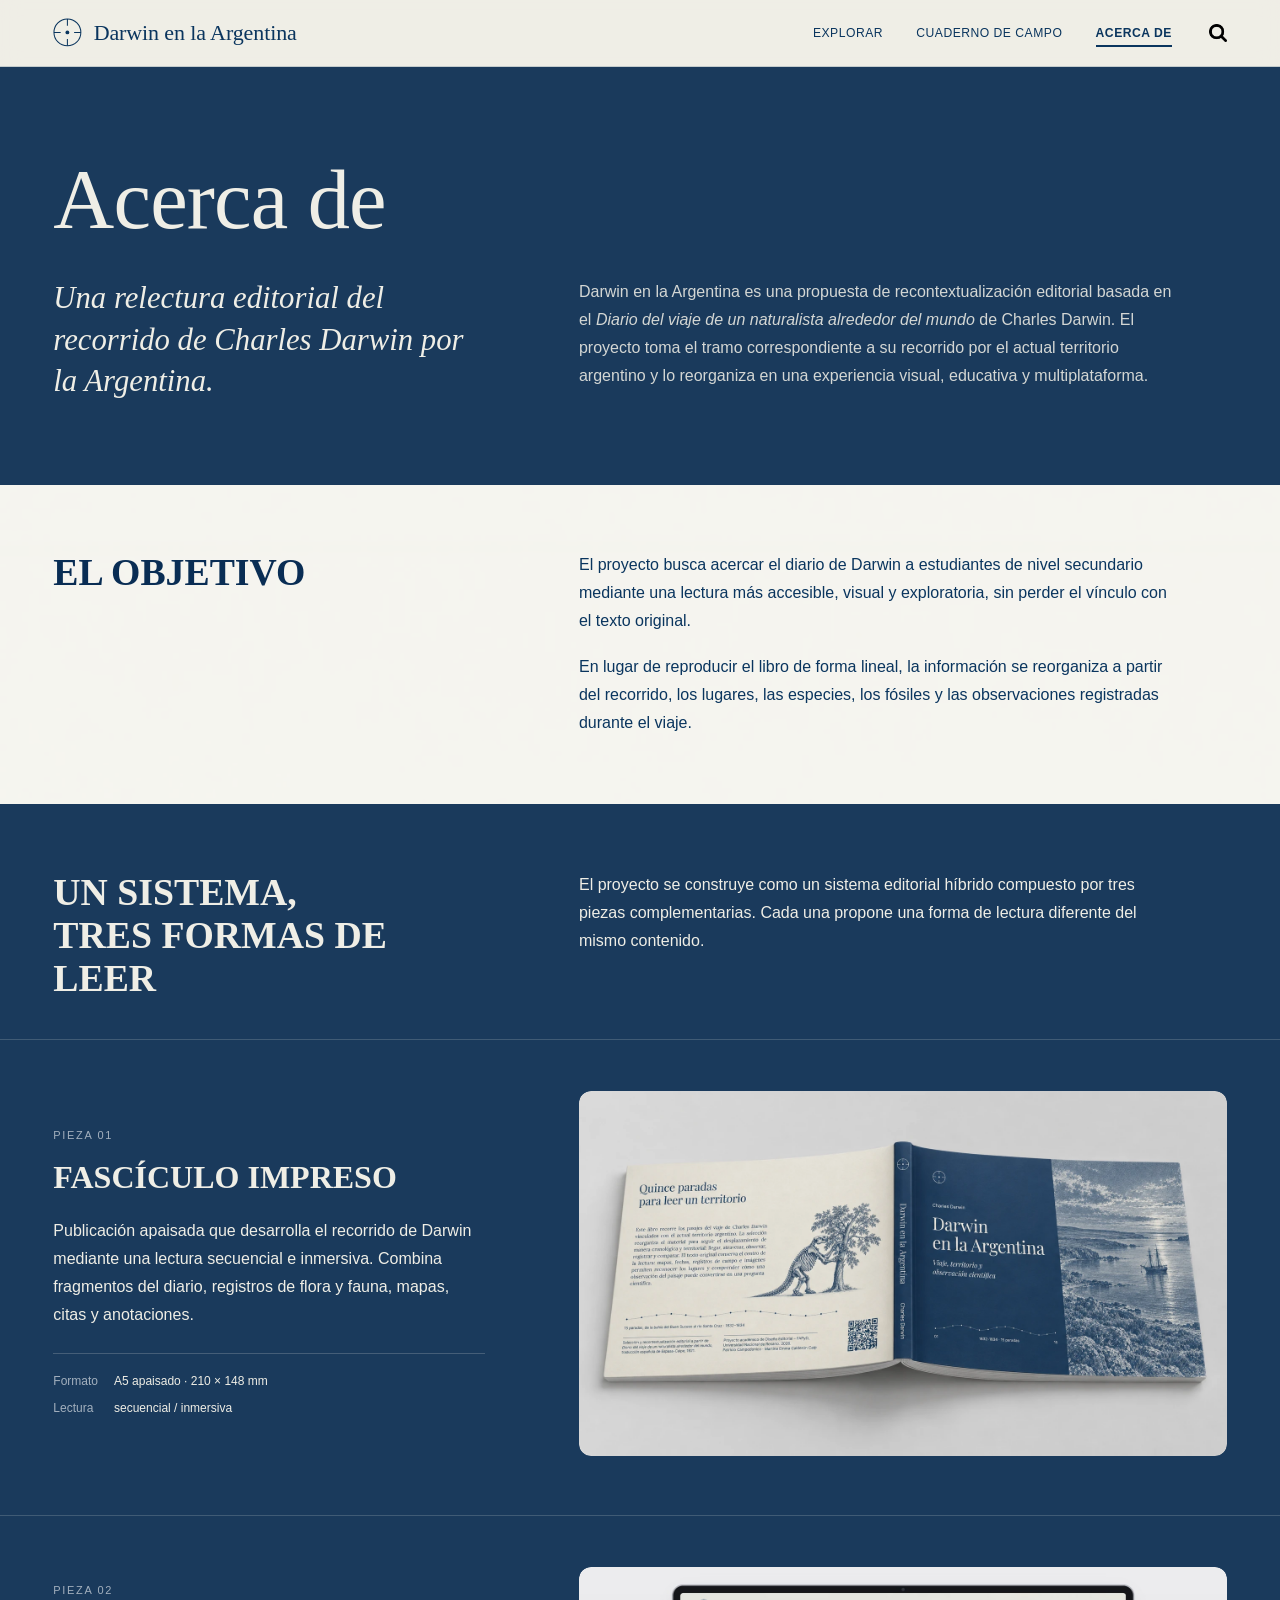
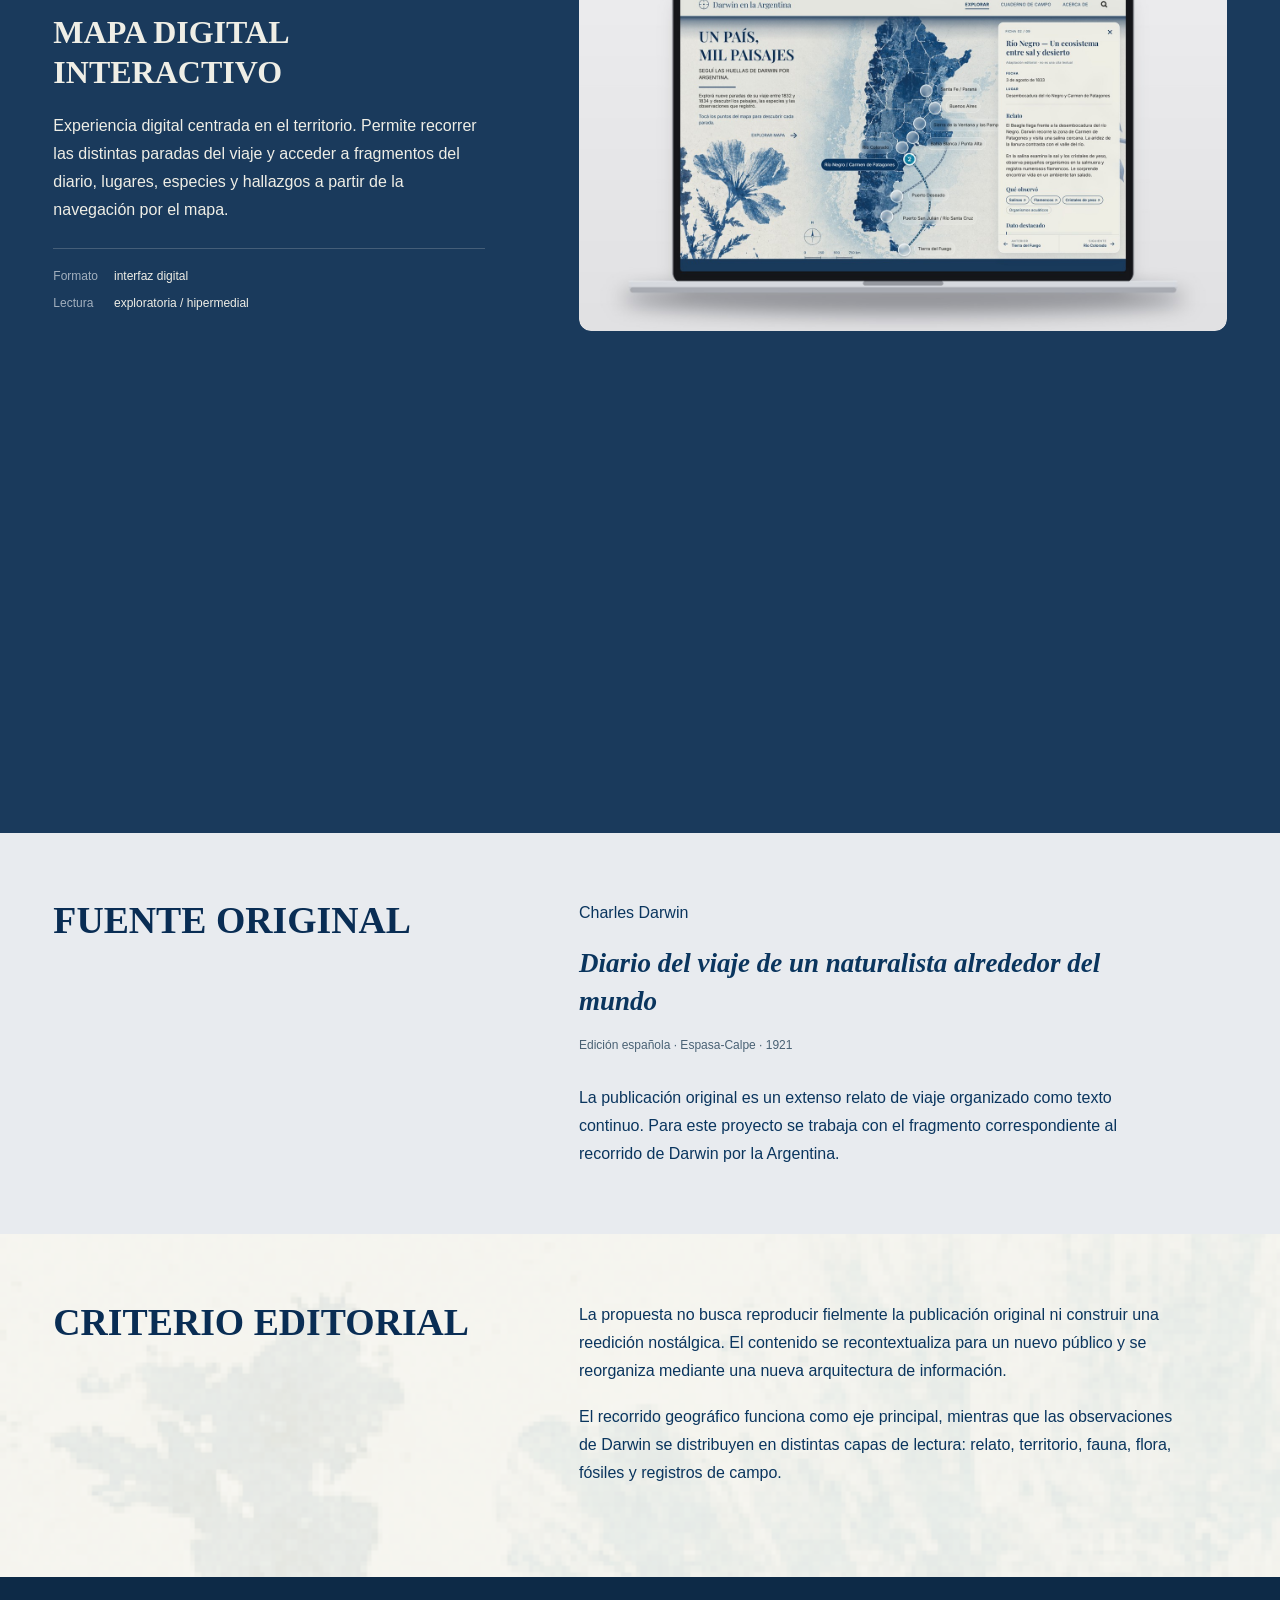
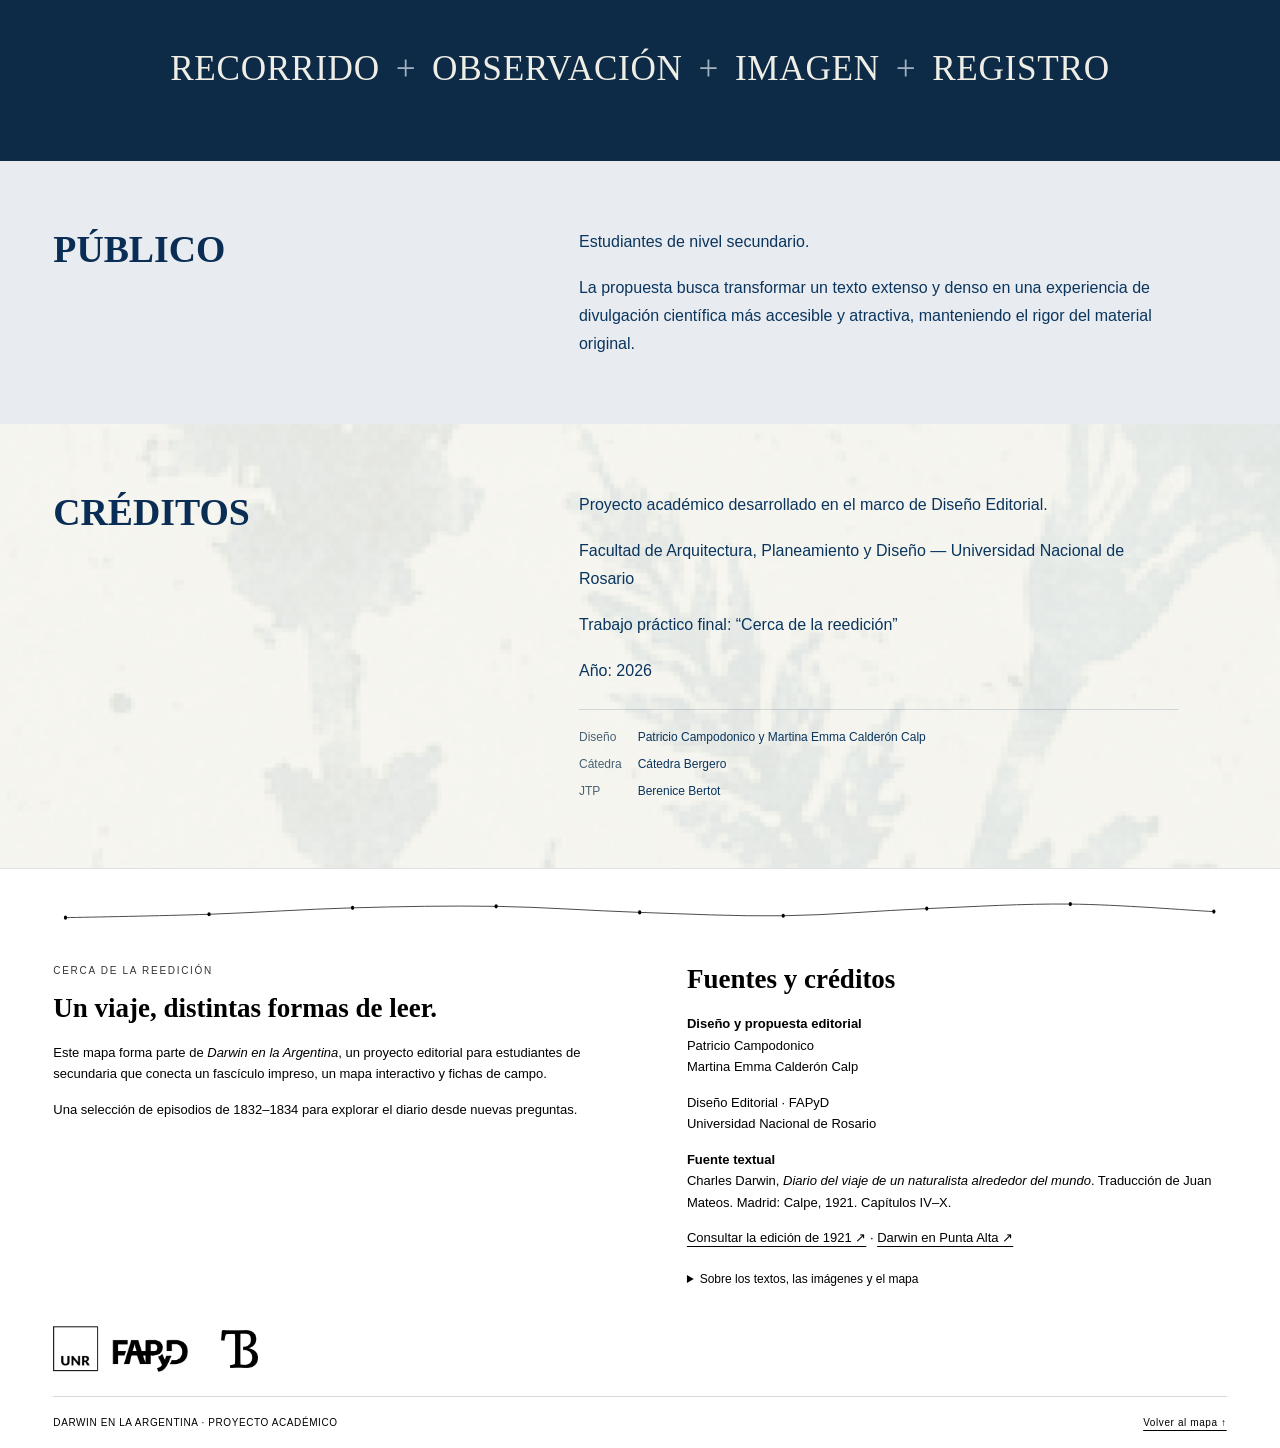
==== acerca.html @ f06052d9 "Acerca de: mockups más bajos y con puntas redondeadas; versión en los enlaces de estilos Co-Authored" ====
<!doctype html>
<html lang="es-AR">
<head>
  <meta charset="utf-8">
  <meta name="viewport" content="width=device-width, initial-scale=1">
  <meta name="theme-color" content="#0a355e">
  <title>Acerca de — Darwin en la Argentina</title>
  <link rel="stylesheet" href="assets/fonts.css">
  <link rel="stylesheet" href="styles.css?v=202610122159">
  <link rel="stylesheet" href="acerca.css?v=202610122159">
  <link rel="stylesheet" href="mejoras.css?v=202610122159">
  <link rel="stylesheet" href="secciones.css?v=202610122159">
  <script src="site.js?v=202610122159" defer></script>
</head>
<body class="about-page">
  <a class="skip" href="#acerca">Saltar al contenido</a>
  <div class="site">
    <header class="header">
      <a class="brand" href="index.html" aria-label="Darwin en la Argentina, inicio">
        <svg class="brand-mark" viewBox="0 0 9 9" aria-hidden="true"><circle cx="4.5" cy="4.5" r="4.2"/><path d="M4.5 0.3V2.4M4.5 6.6V8.7M0.3 4.5H2.4M6.6 4.5H8.7"/><circle class="dot" cx="4.5" cy="4.5" r="0.6"/></svg><strong>Darwin en la Argentina</strong>
      </a>
      <button class="nav-toggle" type="button" aria-expanded="false" aria-controls="site-nav" aria-label="Abrir menú"><span aria-hidden="true"></span></button>
      <nav id="site-nav" aria-label="Navegación principal">
        <a href="index.html">EXPLORAR</a>
        <a href="cuaderno.html">CUADERNO DE CAMPO</a>
        <a class="current" href="acerca.html" aria-current="page">ACERCA DE</a>
        <span class="future search" role="img" aria-label="Búsqueda, próximamente" title="Búsqueda pendiente"><img src="assets/imgImage2.png" alt="" width="20" height="20"></span>
      </nav>
    </header>

    <main id="acerca" class="about-main">
      <section class="about-opening" aria-labelledby="about-heading">
        <h1 id="about-heading">Acerca de</h1>
        <p class="about-deck">Una relectura editorial del recorrido de Charles Darwin por la Argentina.</p>
        <p class="about-opening-copy">Darwin en la Argentina es una propuesta de recontextualización editorial basada en el <em>Diario del viaje de un naturalista alrededor del mundo</em> de Charles Darwin. El proyecto toma el tramo correspondiente a su recorrido por el actual territorio argentino y lo reorganiza en una experiencia visual, educativa y multiplataforma.</p>
      </section>
      <section class="about-row" aria-labelledby="objective-heading">
        <h2 id="objective-heading">EL OBJETIVO</h2>
        <div class="about-prose"><p>El proyecto busca acercar el diario de Darwin a estudiantes de nivel secundario mediante una lectura más accesible, visual y exploratoria, sin perder el vínculo con el texto original.</p><p>En lugar de reproducir el libro de forma lineal, la información se reorganiza a partir del recorrido, los lugares, las especies, los fósiles y las observaciones registradas durante el viaje.</p></div>
      </section>
      <section class="about-system" aria-labelledby="system-heading">
        <div class="about-row system-opening"><h2 id="system-heading">UN SISTEMA,<br>TRES FORMAS DE LEER</h2><p>El proyecto se construye como un sistema editorial híbrido compuesto por tres piezas complementarias. Cada una propone una forma de lectura diferente del mismo contenido.</p></div>
        <article class="editorial-piece" aria-labelledby="piece-one">
          <div class="piece-copy"><p class="piece-number">PIEZA 01</p><h3 id="piece-one">FASCÍCULO IMPRESO</h3><p>Publicación apaisada que desarrolla el recorrido de Darwin mediante una lectura secuencial e inmersiva. Combina fragmentos del diario, registros de flora y fauna, mapas, citas y anotaciones.</p><dl><dt>Formato</dt><dd>A5 apaisado · 210 × 148 mm</dd><dt>Lectura</dt><dd>secuencial / inmersiva</dd></dl></div>
          <figure class="mockup mockup-fasciculo"><img src="assets/mockup-fasciculo.webp" alt="El fascículo impreso abierto: contratapa en papel con el Megatherium y el código QR, lomo azul y tapa con el título Darwin en la Argentina junto al Beagle en Puerto San Julián" width="1536" height="1024" loading="lazy"></figure>
        </article>
        <article class="editorial-piece" aria-labelledby="piece-two">
          <div class="piece-copy"><p class="piece-number">PIEZA 02</p><h3 id="piece-two">MAPA DIGITAL INTERACTIVO</h3><p>Experiencia digital centrada en el territorio. Permite recorrer las distintas paradas del viaje y acceder a fragmentos del diario, lugares, especies y hallazgos a partir de la navegación por el mapa.</p><dl><dt>Formato</dt><dd>interfaz digital</dd><dt>Lectura</dt><dd>exploratoria / hipermedial</dd></dl></div>
          <figure class="mockup mockup-mapa"><img src="assets/mockup-mapa.jpg" alt="El mapa digital interactivo en la pantalla de una notebook: el mapa de la Argentina con la ruta, la parada de Río Negro abierta y su tarjeta de lectura" width="1536" height="1024" loading="lazy"></figure>
        </article>
        <article class="editorial-piece" aria-labelledby="piece-three">
          <div class="piece-copy"><p class="piece-number">PIEZA 03</p><h3 id="piece-three">FICHAS DE CAMPO</h3><p>Sistema de tarjetas que reúne observaciones puntuales realizadas por Darwin. Cada ficha presenta una especie, fósil, paisaje o hallazgo mediante imagen, fragmento del diario y datos de registro.</p><dl><dt>Formato</dt><dd>A7 · 7,4 × 10,5 cm</dd><dt>Lectura</dt><dd>fragmentada</dd></dl></div>
          <figure class="mockup mockup-fichas"><img src="assets/mockup-fichas.webp" alt="Tres fichas de campo impresas: el frente de Megatherium y de Guanaco, con ilustración, texto del diario y datos de registro, y un dorso azul con el mapa de la parada, la fecha y el código QR" width="1774" height="887" loading="lazy"></figure>
        </article>
      </section>
      <section class="about-row" aria-labelledby="source-heading"><h2 id="source-heading">FUENTE ORIGINAL</h2><div class="about-prose"><p class="source-author">Charles Darwin</p><p class="source-title"><em>Diario del viaje de un naturalista alrededor del mundo</em></p><p class="source-edition">Edición española · Espasa-Calpe · 1921</p><p>La publicación original es un extenso relato de viaje organizado como texto continuo. Para este proyecto se trabaja con el fragmento correspondiente al recorrido de Darwin por la Argentina.</p></div></section>
      <section class="about-row" aria-labelledby="criteria-heading"><h2 id="criteria-heading">CRITERIO EDITORIAL</h2><div class="about-prose"><p>La propuesta no busca reproducir fielmente la publicación original ni construir una reedición nostálgica. El contenido se recontextualiza para un nuevo público y se reorganiza mediante una nueva arquitectura de información.</p><p>El recorrido geográfico funciona como eje principal, mientras que las observaciones de Darwin se distribuyen en distintas capas de lectura: relato, territorio, fauna, flora, fósiles y registros de campo.</p></div><p class="editorial-equation">RECORRIDO <span>+</span> OBSERVACIÓN <span>+</span> IMAGEN <span>+</span> REGISTRO</p></section>
      <section class="about-row" aria-labelledby="audience-heading"><h2 id="audience-heading">PÚBLICO</h2><div class="about-prose"><p>Estudiantes de nivel secundario.</p><p>La propuesta busca transformar un texto extenso y denso en una experiencia de divulgación científica más accesible y atractiva, manteniendo el rigor del material original.</p></div></section>
      <section class="about-row about-credits" aria-labelledby="project-credits-heading"><h2 id="project-credits-heading">CRÉDITOS</h2><div class="about-prose"><p>Proyecto académico desarrollado en el marco de Diseño Editorial.</p><p>Facultad de Arquitectura, Planeamiento y Diseño — Universidad Nacional de Rosario</p><p>Trabajo práctico final: “Cerca de la reedición”</p><p>Año: 2026</p><dl><dt>Diseño</dt><dd><span id="design-credit">Patricio Campodonico y Martina Emma Calderón Calp</span></dd><dt>Cátedra</dt><dd><span id="course-credit">Cátedra Bergero</span></dd><dt>JTP</dt><dd><span id="jtp-credit">Berenice Bertot</span></dd></dl></div></section>
    </main>
    <footer class="footer" aria-label="Sobre el proyecto, fuentes y créditos">
      <svg class="footer-route" viewBox="0 0 188 9" preserveAspectRatio="none" aria-hidden="true"><path d="M2 6 C5.83 5.85 17.33 5.53 25 5.1 C32.67 4.67 40.33 3.75 48 3.4 C55.67 3.05 63.33 2.80 71 3 C78.67 3.20 86.33 4.18 94 4.6 C101.67 5.02 109.33 5.67 117 5.5 C124.67 5.33 132.33 4.12 140 3.6 C147.67 3.08 155.33 2.27 163 2.4 C170.67 2.53 182.17 4.07 186 4.4"/><ellipse cx="2" cy="6" rx="0.26" ry="0.55"/><ellipse cx="25" cy="5.1" rx="0.26" ry="0.55"/><ellipse cx="48" cy="3.4" rx="0.26" ry="0.55"/><ellipse cx="71" cy="3" rx="0.26" ry="0.55"/><ellipse cx="94" cy="4.6" rx="0.26" ry="0.55"/><ellipse cx="117" cy="5.5" rx="0.26" ry="0.55"/><ellipse cx="140" cy="3.6" rx="0.26" ry="0.55"/><ellipse cx="163" cy="2.4" rx="0.26" ry="0.55"/><ellipse cx="186" cy="4.4" rx="0.26" ry="0.55"/></svg>
      <section aria-labelledby="about-title"><p class="footer-kicker">CERCA DE LA REEDICIÓN</p><h2 id="about-title">Un viaje, distintas formas de leer.</h2><p>Este mapa forma parte de <em>Darwin en la Argentina</em>, un proyecto editorial para estudiantes de secundaria que conecta un fascículo impreso, un mapa interactivo y fichas de campo.</p><p>Una selección de episodios de 1832–1834 para explorar el diario desde nuevas preguntas.</p></section>
      <section aria-labelledby="credits-title"><h2 id="credits-title">Fuentes y créditos</h2><p><strong>Diseño y propuesta editorial</strong><br>Patricio Campodonico<br>Martina Emma Calderón Calp</p><p>Diseño Editorial · FAPyD<br>Universidad Nacional de Rosario</p><p><strong>Fuente textual</strong><br>Charles Darwin, <em>Diario del viaje de un naturalista alrededor del mundo</em>. Traducción de Juan Mateos. Madrid: Calpe, 1921. Capítulos IV–X.</p><p><a href="https://idus.us.es/items/61a1eaa9-7061-4cf5-b1a0-3f38b5c7fd08" target="_blank" rel="noopener noreferrer">Consultar la edición de 1921 ↗</a> · <a href="https://museodarwin.com.ar/darwin-en-punta-alta/" target="_blank" rel="noopener noreferrer">Darwin en Punta Alta ↗</a></p><details class="credit-details"><summary>Sobre los textos, las imágenes y el mapa</summary><p>Los relatos son adaptaciones editoriales contrastadas con el diario. Las observaciones históricas reflejan el conocimiento y la perspectiva de su época.</p><p>El mapa y las imágenes de las tarjetas fueron generados con ChatGPT. Son interpretaciones visuales: no fotografías de los sitios ni reconstrucciones históricas verificadas. El contorno, las divisiones y la escala gráfica del mapa son ilustrativos.</p><p>Para consultar cartografía geográfica: <a href="https://mapa.ign.gob.ar/" target="_blank" rel="noopener noreferrer">Argenmap · Instituto Geográfico Nacional ↗</a>.</p></details></section>
      <div class="footer-logos"><img src="assets/logo-unr-fapyd.png" alt="UNR · FAPyD — Facultad de Arquitectura, Planeamiento y Diseño, Universidad Nacional de Rosario" class="logo-fapyd" loading="lazy"><img src="assets/logo-catedra-bergero.png" alt="Cátedra Bergero · Diseño Editorial" class="logo-catedra" loading="lazy"></div>
      <div class="footer-bottom"><span>DARWIN EN LA ARGENTINA · PROYECTO ACADÉMICO</span><a href="index.html#mapa">Volver al mapa ↑</a></div>
    </footer>
  </div>
</body>
</html>
---- assets/fonts.css ----
@font-face {
  font-family: 'Fraunces';
  font-style: normal;
  font-weight: 400;
  font-display: swap;
  src: url(font-0.woff2) format('truetype');
}
@font-face {
  font-family: 'Inter';
  font-style: normal;
  font-weight: 400;
  font-display: swap;
  src: url(font-1.woff2) format('truetype');
}
@font-face {
  font-family: 'Inter';
  font-style: normal;
  font-weight: 600;
  font-display: swap;
  src: url(font-2.woff2) format('truetype');
}
@font-face {
  font-family: 'Inter';
  font-style: normal;
  font-weight: 700;
  font-display: swap;
  src: url(font-3.woff2) format('truetype');
}

@font-face {
  font-family: 'Playfair Display';
  font-style: normal;
  font-weight: 600;
  font-display: swap;
  src: url(playfair-display-semibold.ttf) format('truetype');
}

@font-face {
  font-family: 'Playfair Display';
  font-style: normal;
  font-weight: 400;
  font-display: swap;
  src: url(playfair-display.ttf) format('truetype');
}
@font-face {
  font-family: 'Playfair Display';
  font-style: italic;
  font-weight: 400;
  font-display: swap;
  src: url(playfair-display-italic.ttf) format('truetype');
}
---- styles.css ----
:root{--ink:#0a355e;--title:#092d54;--paper:#efeee6;--cyan:#35a6be;font-family:Inter,Arial,sans-serif;color:#101010;background:white;font-synthesis:none}
*{box-sizing:border-box}body{margin:0}button,a{-webkit-tap-highlight-color:transparent}button{font:inherit}button,a{touch-action:manipulation}button{cursor:pointer}a{color:inherit}button:focus-visible,a:focus-visible,[tabindex]:focus-visible{outline:3px solid var(--ink);outline-offset:5px}.skip{position:fixed;left:16px;top:-100px;padding:12px;background:white;z-index:50}.skip:focus{top:16px}.site{position:relative;width:100%;max-width:1920px;margin:auto;container-type:inline-size}.header{position:absolute;inset:0 0 auto;z-index:5;height:6.52778cqw;background:#cecece;display:flex;align-items:center;justify-content:space-between;padding:0 2.43cqw 0 4.16667cqw;color:var(--ink)}.brand{text-decoration:none;display:flex;flex-direction:column;gap:.14cqw}.brand strong{font-size:1.66667cqw;line-height:1.15;font-weight:700}.brand span{display:flex;align-items:center;gap:.35cqw;font-size:.97222cqw}.brand i{height:2px;background:var(--ink);width:10cqw}.header nav{display:flex;align-items:center;gap:2.57cqw;font-size:1.11111cqw;white-space:nowrap}.header nav a{text-decoration:none;padding:7px 0}.current{font-weight:700;position:relative}.current:after{content:'';position:absolute;left:0;right:0;bottom:3px;height:2px;background:var(--ink)}.future{cursor:default}.search{margin-left:-1.3cqw}.search img{display:block;width:1.38889cqw;height:1.38889cqw}main{position:relative}.scene{position:relative;aspect-ratio:1440/888;overflow:hidden;isolation:isolate}.map-art{position:absolute;inset:0;width:100%;height:100%;object-fit:cover;z-index:-1}.intro{position:absolute;z-index:2;top:9.58333cqw;left:4.16667cqw;width:22.22222cqw}.intro h1{margin:0;font-family:"Playfair Display",Georgia,serif;font-size:3.33333cqw;font-weight:600;line-height:1.23;color:var(--title)}.lead{margin:.9cqw 0 0;font-size:1.11111cqw;line-height:1.2}.rule{width:8.26389cqw;height:3px;background:var(--ink);margin:1.8cqw 0 1cqw}.description{font-size:.97222cqw;line-height:1.2;margin:0}.explore{display:flex;align-items:center;justify-content:flex-end;gap:1cqw;width:100%;border:0;background:transparent;color:var(--ink);font-size:.90278cqw;padding:0;margin-top:2.25cqw}.explore span{font-size:2cqw;line-height:1}.marker{position:absolute;left:calc(var(--x)/1440*100%);top:calc(var(--y)/888*100%);width:3.05556cqw;height:3.05556cqw;padding:0;border:0;background:transparent;transform:translate(-50%,-50%);color:#111;z-index:1}.marker-icon{display:block;width:38px;height:38px;transform:scale(var(--marker-scale,1));transform-origin:top left;position:absolute;left:calc(50% - 1.31944cqw);top:calc(50% - 1.31944cqw);filter:drop-shadow(0 1px 2px #092d5420);transition:filter .18s}.marker-label{position:absolute;left:calc((var(--lx) - var(--x) + 22)/1440*100cqw);top:calc((var(--ly) - var(--y) + 22)/1440*100cqw);font-size:.90278cqw;font-weight:400;white-space:nowrap;border:1px solid #ffffffa6;border-radius:69px;background:#ffffff1a;backdrop-filter:blur(5px);padding:.69444cqw;line-height:1.15;transition:background .18s,color .18s}.marker:hover,.marker:focus-visible,.marker[aria-expanded=true]{z-index:3}.marker:hover .marker-label,.marker:focus-visible .marker-label,.marker[aria-expanded=true] .marker-label{background:#0a355e;color:#fff}.marker[aria-expanded=true] .marker-icon{filter:drop-shadow(0 0 4px #0a355e) brightness(1.08)}.card{position:absolute;z-index:4;right:1.4%;top:calc(6.52778cqw + 20px);width:27.2%;max-height:calc(100% - 6.52778cqw - 40px);border:1px solid #ffffffb3;border-radius:16px;background:rgba(239,238,230,.94);backdrop-filter:blur(14px);box-shadow:0 10px 35px #092d541c;overflow:hidden;display:flex;flex-direction:column;animation:reveal .2s ease-out}.card[hidden]{display:none}.card-toolbar{display:flex;align-items:center;justify-content:space-between;gap:10px;padding:8px 10px 0 22px;color:var(--ink);flex:none}.card-toolbar span{font-size:10px;letter-spacing:.1em}.card-toolbar button{border:0;background:transparent;color:var(--ink);font-size:30px;line-height:1;width:40px;height:40px;border-radius:50%}.card-toolbar button:hover{background:#0a355e12}.card-scroll{overflow-y:auto;overscroll-behavior:contain;scrollbar-width:thin;scrollbar-color:#0a355e66 transparent}.card-copy{padding:0 24px 10px}.card h2{font-family:"Playfair Display",Georgia,serif;font-size:24px;line-height:1.2;font-weight:600;color:var(--title);margin:4px 0 24px}.card .date{font-size:13px;line-height:1.4;margin-bottom:20px}.card p{font-size:14px;line-height:1.45;margin:0 0 18px}.card p:last-child{margin-bottom:0}.card-image{display:block;width:calc(100% - 20px);height:auto;aspect-ratio:4/3;object-fit:cover;margin:0 10px 10px}.card .adaptation{font-size:10px;color:#4b6073;padding:2px 24px 16px;line-height:1.5}.sr-only{position:absolute;width:1px;height:1px;padding:0;margin:-1px;overflow:hidden;clip:rect(0,0,0,0);white-space:nowrap;border:0}.noscript{padding:20px;color:var(--ink)}@keyframes reveal{from{opacity:0;transform:translateX(12px)}to{opacity:1;transform:none}}
@media(max-width:899px){.header{position:relative;height:auto;min-height:90px;padding:18px 20px;gap:20px;align-items:flex-start}.brand strong{font-size:18px}.brand span{font-size:11px;gap:5px}.brand i{width:64px}.header nav{font-size:12px;gap:0}.header .future{display:none}.intro{position:relative;top:auto;left:auto;width:auto;padding:26px 24px 20px;background:var(--paper)}.intro h1{font-size:36px;line-height:1.12}.lead{font-size:13px;line-height:1.4;max-width:380px;margin-top:16px}.rule{width:90px;margin:16px 0;height:2px}.description{font-size:13px;line-height:1.45;max-width:380px}.explore{font-size:12px;gap:12px;margin-top:14px;max-width:380px}.explore span{font-size:26px}.scene{aspect-ratio:700/794;background:var(--paper);scroll-margin-top:12px}.map-art{width:205.714286%;height:111.83879%;left:-61.42857%;top:-11.83879%;max-width:none}.marker{left:calc((var(--x) - 430)/700*100%);top:calc((var(--y) - 94)/794*100%);width:44px;height:44px}.marker-icon{left:7px;top:7px;transform:scale(.7894737)}.marker-label{left:calc((var(--lx) - var(--x))/700*100cqw + 22px);top:calc((var(--ly) - var(--y))/700*100cqw + 22px);font-size:clamp(9px,1.85cqw,13px);padding:5px;max-width:42cqw;white-space:normal;text-align:left;width:max-content;line-height:1.1}.card{position:relative;top:auto;right:auto;width:calc(100% - 32px);max-height:70vh;margin:0 16px 24px;background:var(--paper);scroll-margin-top:12px}.card-copy{padding:0 24px 14px}.card h2{font-size:26px}.card p{font-size:15px;line-height:1.5}.card-toolbar span{font-size:11px}.card-image{max-height:420px;object-fit:contain}.card[hidden]{margin:0}.site:has(.card:not([hidden])){background:var(--paper)}}
.intro h1{white-space:nowrap}
@media(max-width:899px){.marker{width:30px;height:30px;border-radius:50%}.marker-icon{left:0;top:0}.marker-label{left:calc((var(--lx) - var(--x))/700*100cqw + 15px);top:calc((var(--ly) - var(--y))/700*100cqw + 15px)}}
.lead{line-height:1.4}.rule{margin:1.25cqw 0}.map-instruction{font-size:.97222cqw;line-height:1.45;margin:1cqw 0 0;color:var(--ink)}.explore{margin-top:1.1cqw}.card h2{margin-bottom:12px}.card .editorial-label{font-size:10px;line-height:1.5;letter-spacing:.025em;color:#496174;margin:0 0 20px}.card-meta{margin:0 0 22px;padding-bottom:18px;border-bottom:1px solid #0a355e26;font-size:13px;line-height:1.5}.card-meta dt{font-size:10px;text-transform:uppercase;letter-spacing:.12em;color:var(--ink);font-weight:700;margin:12px 0 4px}.card-meta dd{margin:0}.card h3{font:600 18px/1.3 "Playfair Display",Georgia,serif;color:var(--ink);margin:24px 0 10px}.observation-tags{list-style:none;padding:0;margin:0;display:flex;flex-wrap:wrap;gap:6px}.observation-tags li{font-size:12px;border:1px solid #0a355e33;color:var(--ink);border-radius:20px;padding:5px 9px}.card .highlight{padding:12px 14px;border-left:2px solid var(--ink);background:#0a355e08}.card-references{padding-top:0;padding-bottom:20px}.card-references p,.card-references summary{font-size:11px;line-height:1.5}.card-references details p{margin-top:10px}.card-references summary{color:var(--ink);cursor:pointer}.map-legend{display:flex;align-items:flex-start;gap:12px;padding:20px 4.16667%;background:var(--paper);color:#3b5368;border-top:1px solid #0a355e16}.map-legend p{max-width:880px;font-size:12px;line-height:1.6;margin:0}.legend-dot{width:10px;height:10px;border-radius:50%;background:var(--cyan);margin-top:5px;flex:none}.footer{background:var(--paper);color:var(--ink);border-top:1px solid #0a355e55;padding:38px 4.16667% 18px;display:grid;grid-template-columns:1fr 1fr;gap:24px 8%}.footer h2{font:600 27px/1.2 "Playfair Display",Georgia,serif;margin:0 0 18px}.footer p{font-size:13px;line-height:1.65;margin:0 0 14px;max-width:530px}.footer .footer-kicker{font-size:10px;letter-spacing:.17em;margin-bottom:12px}.footer a{text-underline-offset:4px}.footer strong{font-weight:600}.credit-details summary{font-size:12px;cursor:pointer;line-height:1.5;padding:8px 0}.credit-details p{font-size:12px;margin-top:10px}.footer-bottom{grid-column:1/-1;display:flex;justify-content:space-between;gap:16px;border-top:1px solid #0a355e2b;padding-top:18px;font-size:10px;letter-spacing:.06em;line-height:1.5}.footer-bottom a{white-space:nowrap}
@media(max-width:899px){.map-instruction{font-size:13px;margin-top:14px}.rule{margin:16px 0}.explore{margin-top:16px}.footer{grid-template-columns:1fr;padding:30px 24px 20px;gap:20px}.footer h2{font-size:25px}.footer p{font-size:13px}.footer-bottom{flex-direction:column;align-items:flex-start}.map-legend{padding:18px 24px}.card .editorial-label{font-size:11px}.card-meta{font-size:14px}}
@media(prefers-reduced-motion:reduce){*,*:before,*:after{animation:none!important;transition:none!important;scroll-behavior:auto!important}}

/* Editorial refinement: preserve the map and marker coordinates. */
.header{height:7.2cqw;gap:4cqw;padding-right:4.16667cqw;background-color:var(--paper);background-image:linear-gradient(#efeee638,#efeee638),url('assets/imgFondooooooo.png');background-size:auto,400% auto;background-position:center,left 12%;border-bottom:1px solid #0a355e40}
.brand{flex-shrink:0;gap:.28cqw}.brand strong{font-family:"Playfair Display",Georgia,serif;font-weight:600;font-size:1.8cqw;letter-spacing:.01em}
.header nav{gap:2.6cqw;font-size:1.04cqw}.header nav a{padding:12px 0}.current:after{bottom:5px;height:2px}.header .future{color:#3f5970}.search{margin-left:.3cqw}
.card{top:calc(7.2cqw + 20px);max-height:calc(100% - 7.2cqw - 10cqw)}
.botanical-accent{position:absolute;right:0;top:25%;width:26%;height:62%;background-image:url('assets/botanica-ceibo.png');background-repeat:no-repeat;background-size:contain;background-position:right center;opacity:.40;pointer-events:none;user-select:none;z-index:0}
@media(max-width:899px){
 .header{height:auto;min-height:112px;padding:20px 24px 14px;flex-wrap:wrap;gap:16px;background-size:auto,400% auto}
 .brand{gap:4px}.brand strong{font-size:20px}.header nav{width:100%;justify-content:space-between;gap:12px;font-size:11px}.header .future{display:inline}.header .search{display:block;margin:0}.search img{width:18px;height:18px}.header nav a{padding:7px 0}.current:after{bottom:0}
 .botanical-accent{display:none}.card{top:auto;max-height:70vh}
}
@media(max-width:359px){.header{padding-left:18px;padding-right:18px}.header nav{font-size:10px;gap:8px}}

/* Frosted white markers; the active point retains its original cyan. */
.marker-icon{border-radius:50%;border:2px solid rgba(255,255,255,.9);background:linear-gradient(135deg,rgba(255,255,255,.68),rgba(255,255,255,.18) 60%,rgba(255,255,255,.36));backdrop-filter:blur(5px);-webkit-backdrop-filter:blur(5px);box-shadow:inset 0 1px 3px #ffffffb3,0 2px 6px #092d5433;transition:background .18s,box-shadow .18s,filter .18s}
.marker[aria-expanded=true] .marker-icon{border:0;background: url('assets/imgEllipse12.svg') center/100% 100% no-repeat;backdrop-filter:none;-webkit-backdrop-filter:none;box-shadow:none}
---- acerca.css ----
.about-page{background:var(--paper);color:var(--ink)}
.about-main{padding:0 4.16667%;background-color:var(--paper);background-image:url('assets/imgFondooooooo.png');background-size:600% auto;background-position:left top;background-blend-mode:soft-light}
.about-main h1,.about-main h2,.about-main h3{font-family:'Playfair Display',Georgia,serif;font-weight:600;color:var(--title)}
.about-opening{padding:76px 0 70px;display:grid;grid-template-columns:1fr 1.5fr;gap:24px 8%}
.about-opening h1{grid-column:1/-1;font-size:clamp(40px,4.8cqw,70px);line-height:1.1;margin:0 0 12px}
.about-deck{font:600 clamp(23px,2.3cqw,34px)/1.35 'Playfair Display',Georgia,serif;margin:0;max-width:490px}
.about-main p:not(.about-deck):not(.editorial-equation):not(.piece-number):not(.source-title){font-size:15px;line-height:1.8;margin:0 0 18px}
.about-opening-copy{max-width:690px}
.about-row{display:grid;grid-template-columns:1fr 1.5fr;gap:24px 8%;border-top:1px solid #0a355e50;padding:50px 0}
.about-row h2{font-size:clamp(22px,2.2cqw,30px);line-height:1.25;margin:0}
.about-prose{max-width:700px}.about-prose>p:last-child{margin-bottom:0!important}
.system-opening{padding-bottom:30px}.system-opening>p{max-width:680px}
.editorial-piece{border-top:1px solid #0a355e28;padding:38px 0 50px;display:grid;grid-template-columns:1fr 1.5fr;gap:8%;align-items:center}
.piece-number{font-size:11px;letter-spacing:.15em;margin:0 0 16px}
.piece-copy h3{font-size:clamp(22px,2.1cqw,29px);line-height:1.25;margin:0 0 20px;max-width:400px}
.piece-copy dl,.about-credits dl{border-top:1px solid #0a355e28;padding-top:18px;margin:24px 0 0;display:grid;grid-template-columns:auto 1fr;gap:8px 16px;font-size:12px;line-height:1.6}
.piece-copy dt,.about-credits dt{color:#496174}.piece-copy dd,.about-credits dd{margin:0}
.mockup{margin:0;width:100%;aspect-ratio:210/148}.mockup-mapa{aspect-ratio:16/10}.mockup img{width:100%;height:100%;object-fit:contain;display:block}
.about-main .source-title{font:600 27px/1.4 'Playfair Display',Georgia,serif;margin:4px 0 14px}
.about-main .source-edition{font-size:12px!important;color:#496174;margin-bottom:28px!important}
.editorial-equation{grid-column:1/-1;font-size:clamp(13px,1.7cqw,24px);line-height:1.8;letter-spacing:.045em;margin:14px 0 0;padding:28px 0;border-top:1px solid #0a355e28;border-bottom:1px solid #0a355e28;display:flex;flex-wrap:wrap;gap:6px 20px;align-items:center;justify-content:center}
.editorial-equation span{color:#496174;font-weight:400}
.about-credits{padding-bottom:70px}
@media(max-width:899px){.about-opening,.about-row,.editorial-piece{grid-template-columns:1fr;gap:24px}.about-opening{padding:42px 0}.about-opening h1{margin-bottom:0}.about-deck{max-width:600px}.about-row{padding:34px 0}.editorial-piece{padding:30px 0 40px;gap:28px}.piece-copy{max-width:700px}.piece-copy h3{max-width:none}.mockup{max-width:760px}.about-credits{padding-bottom:46px}.editorial-equation{justify-content:flex-start;gap:6px 12px}}
@media(max-width:599px){.about-main{padding:0 24px}.about-main p:not(.about-deck):not(.editorial-equation):not(.piece-number):not(.source-title){font-size:14px}.about-opening{padding-top:34px}.about-main .source-title{font-size:24px}}
---- mejoras.css ----
/* Mejoras de experiencia web: portada, encabezado fijo, ruta, línea de tiempo,
   recorrido entre fichas, conexiones con el cuaderno, movimiento y pantallas angostas.
   Se carga después de styles.css / cuaderno.css / acerca.css y no cambia las coordenadas del mapa. */
:root{--deep:#1A3A5C;--header-h:5.2cqw}
html{scroll-behavior:smooth}
.site{--header-h:clamp(58px,5.2cqw,92px)}

/* ── Encabezado fijo, en papel ── */
.header{position:sticky;inset:0 auto auto;top:0;left:auto;right:auto;z-index:20;height:var(--header-h);background-color:#efeee6f2;background-image:none;backdrop-filter:blur(10px);-webkit-backdrop-filter:blur(10px);border-bottom:1px solid #0a355e2e}
.brand strong{font-size:clamp(17px,1.55cqw,27px);letter-spacing:.02em}
.brand span{font-size:clamp(10px,.82cqw,14px);letter-spacing:.08em}
.header nav{font-size:clamp(11px,.95cqw,16px);letter-spacing:.04em}
.header nav a{position:relative;transition:opacity .15s}
.header nav a:not(.current):after{content:'';position:absolute;left:0;right:0;bottom:5px;height:2px;background:var(--ink);transform:scaleX(0);transform-origin:left;transition:transform .22s ease}
.header nav a:not(.current):hover:after{transform:scaleX(1)}
.nav-toggle{display:none}
#mapa,.notebook-controls,.record-grid{scroll-margin-top:var(--header-h)}

/* ── Portada: toma la tapa del libro (panel azul + imagen a sangre) ── */
.cover{display:grid;grid-template-columns:51.4% 1fr;min-height:max(460px,min(70.5cqw,calc(100svh - var(--header-h))));background:var(--deep);color:var(--paper);overflow:hidden}
.cover-panel{display:grid;grid-template-rows:auto 1fr auto;padding:clamp(28px,4.6cqw,84px) clamp(24px,3.8cqw,72px) clamp(26px,4cqw,72px) clamp(24px,5.7cqw,110px);min-width:0}
.cover-mark{width:clamp(34px,4.1cqw,72px);height:clamp(34px,4.1cqw,72px);overflow:visible}
.cover-mark circle,.cover-mark path{fill:none;stroke:currentColor;stroke-width:.25}
.cover-mark .dot{fill:currentColor;stroke:none}
.cover-heading{align-self:center;padding:clamp(18px,2.4cqw,44px) 0}
.cover-author{margin:0 0 clamp(14px,2.2cqw,38px);font-size:clamp(13px,1.4cqw,24px);letter-spacing:.01em}
.cover-title{margin:0;font:400 clamp(38px,5.35cqw,98px)/1.16 "Playfair Display",Georgia,serif;letter-spacing:-.01em;white-space:nowrap}
.cover-subtitle{margin:clamp(14px,2cqw,36px) 0 0;font:italic 400 clamp(17px,2.15cqw,40px)/1.4 "Playfair Display",Georgia,serif}
.cover-start{display:inline-flex;align-items:center;gap:.9em;margin-top:clamp(22px,3cqw,54px);padding:.95em 1.5em;border:1px solid #efeee6a6;border-radius:999px;color:inherit;text-decoration:none;font-size:clamp(12px,1cqw,17px);letter-spacing:.09em;text-transform:uppercase;transition:background .2s,color .2s}
.cover-start span{font-size:1.25em;line-height:1;animation:nudge 1.8s ease-in-out infinite}
.cover-start:hover,.cover-start:focus-visible{background:var(--paper);color:var(--deep)}
.cover-start:focus-visible,.cover .cover-start:focus-visible{outline-color:var(--paper)}
.cover-route{display:block;width:100%;height:clamp(18px,2.4cqw,44px);overflow:visible}
.cover-route path{fill:none;stroke:currentColor;stroke-width:1;vector-effect:non-scaling-stroke;opacity:.75}
.cover-route ellipse{fill:currentColor}
.cover-range{display:flex;justify-content:space-between;gap:12px;margin:clamp(8px,.9cqw,16px) 0 0;font-size:clamp(10px,.92cqw,16px)}
.cover-image{background:url('assets/portada-san-julian.jpg') center 42%/cover no-repeat;min-height:0}
.cover-heading>*,.cover-mark,.cover-foot{animation:rise .8s cubic-bezier(.2,.7,.2,1) both}
.cover-author{animation-delay:.08s}.cover-title{animation-delay:.16s}.cover-subtitle{animation-delay:.26s}.cover-start{animation-delay:.38s}.cover-foot{animation-delay:.5s}
.cover-image{animation:unveil 1.4s ease-out both}
@keyframes rise{from{opacity:0;transform:translateY(14px)}to{opacity:1;transform:none}}
@keyframes unveil{from{opacity:0;transform:scale(1.04)}to{opacity:1;transform:none}}
@keyframes nudge{0%,100%{transform:none}50%{transform:translateY(4px)}}

/* ── Mapa: la lámina trae dibujada arriba la franja del encabezado original (7,2 cqw);
   se recorta para que el mapa empiece limpio debajo de la portada. ── */
#explorar{margin-top:-7.2cqw}
.scene{clip-path:inset(7.2cqw 0 0 0)}
#mapa{scroll-margin-top:calc(var(--header-h) - 7.2cqw)}
.intro h2{margin:0;font-family:"Playfair Display",Georgia,serif;font-size:3.33333cqw;font-weight:600;line-height:1.23;color:var(--title);white-space:nowrap}
.card{top:calc(7.2cqw + 20px);max-height:calc(100% - 7.2cqw - 40px)}
.scene-zoom{position:absolute;inset:0;transition:transform .9s cubic-bezier(.3,.7,.2,1);will-change:transform}
.scene-zoom.zoomed{transform:scale(1.08)}
.scene-zoom .map-art{z-index:0}
#markers{position:absolute;inset:0;z-index:2}
/* La flor de la derecha acompaña el zoom del mapa al abrir una parada */
.botanical-accent{transform-origin:right center;transition:transform .9s cubic-bezier(.3,.7,.2,1);will-change:transform}
.card-open .botanical-accent{transform:scale(1.08)}

/* Unión portada → mapa: la imagen de la portada se funde en azul y el azul se disuelve sobre el mapa */
.cover{position:relative}
.cover:after{content:'';position:absolute;left:0;right:0;bottom:0;height:clamp(40px,7cqw,130px);background:linear-gradient(to bottom,#1a3a5c00,#1a3a5cb3 70%,#1a3a5c);pointer-events:none}
.cover-panel{position:relative;z-index:1}
#explorar:before{content:'';position:absolute;left:0;right:0;top:calc(7.2cqw - 2px);height:clamp(36px,5.5cqw,104px);background:linear-gradient(to bottom,#1a3a5c,#1a3a5c80 22%,#1a3a5c2e 55%,#1a3a5c00);pointer-events:none;z-index:1}

/* Ruta */
.route{position:absolute;inset:0;width:100%;height:100%;z-index:1;pointer-events:none;overflow:visible}
.route path{fill:none;stroke-linecap:round;stroke-linejoin:round}
.route-draw{stroke:#fff;stroke-width:12;stroke-dasharray:1;stroke-dashoffset:1;transition:stroke-dashoffset .75s ease-in-out;transition-delay:calc(var(--i)*.42s + .2s)}
.in-view .route-draw{stroke-dashoffset:0}
.route-halo{stroke:#092d54;stroke-width:5;opacity:.5;vector-effect:non-scaling-stroke;transition:opacity .3s}
.route-line{stroke:#fff;stroke-width:1.8;opacity:.9;vector-effect:non-scaling-stroke;transition:opacity .3s,stroke-width .3s}
.route-leg.sea .route-line{stroke-dasharray:2 7}
.route-leg.done .route-line{opacity:1;stroke-width:2.6;stroke:#9ff0fb}.route-leg.done .route-halo{opacity:.85}

/* Marcadores: pulso suave */
.marker-icon:after{content:'';position:absolute;inset:-3px;border-radius:50%;border:2px solid #ffffffd9;opacity:0;animation:pulse 3.2s ease-out infinite;animation-delay:calc(var(--order,0)*.35s)}
.marker:hover .marker-icon:after,.marker[aria-expanded=true] .marker-icon:after{animation:none}
.marker-icon{transition:transform .2s,background .18s,box-shadow .18s,filter .18s}
.marker:hover .marker-icon{box-shadow:inset 0 1px 3px #ffffffb3,0 0 0 6px #ffffff40,0 2px 6px #092d5433}
@keyframes pulse{0%{transform:scale(.9);opacity:.85}70%,100%{transform:scale(1.9);opacity:0}}

/* ── Tarjeta ── */
.card{animation:card-in .42s cubic-bezier(.2,.75,.2,1)}
.card.swap .card-scroll{animation:swap .34s ease-out}
@keyframes card-in{from{opacity:0;transform:translateX(28px)}to{opacity:1;transform:none}}
@keyframes swap{from{opacity:0;transform:translateY(10px)}to{opacity:1;transform:none}}
.card-scroll{flex:1;min-height:0}
.card-grip{display:none}
.observation-tags li:has(a){padding:0;border-color:var(--ink)}
.observation-tags a{display:block;padding:5px 9px;border-radius:20px;text-decoration:none;font-weight:600;transition:background .15s,color .15s}
.observation-tags a:hover,.observation-tags a:focus-visible{background:var(--ink);color:#fff}
.related-records{list-style:none;margin:0;padding:0;display:grid;gap:6px}
.related-records a{display:flex;align-items:center;gap:12px;padding:6px 10px 6px 6px;border:1px solid #0a355e26;background:#ffffff59;color:var(--ink);text-decoration:none;transition:border-color .15s,background .15s,transform .15s}
.related-records a:hover,.related-records a:focus-visible{border-color:var(--ink);background:#fff;transform:translateX(3px)}
.related-records img{width:56px;height:42px;object-fit:cover;flex:none}
.related-records span{display:flex;flex-direction:column;gap:2px;min-width:0;flex:1}
.related-records small{font-size:9px;letter-spacing:.1em;color:#496174}
.related-records b{font:600 14px/1.25 "Playfair Display",Georgia,serif;letter-spacing:.02em}
.related-records i{font-style:normal;font-size:13px}
.card-nav{flex:none;display:grid;grid-template-columns:1fr 1fr;border-top:1px solid #0a355e26;background:#efeee6}
.card-nav button{display:flex;align-items:center;gap:10px;min-height:56px;padding:9px 14px;border:0;background:transparent;color:var(--ink);text-align:left;font-size:18px;min-width:0;transition:background .15s}
.card-nav button+button{border-left:1px solid #0a355e26;justify-content:flex-end;text-align:right}
.card-nav button:hover:not(:disabled){background:#0a355e10}
.card-nav button:disabled{opacity:.38;cursor:default}
.card-nav-text{display:flex;flex-direction:column;gap:2px;min-width:0}
.card-nav small{font-size:9px;letter-spacing:.12em;text-transform:uppercase;color:#496174}
.card-nav b{font-size:12px;font-weight:600;line-height:1.25;overflow:hidden;text-overflow:ellipsis;white-space:nowrap}
.card-nav button:focus-visible{outline-offset:-3px}

/* Ilustraciones ampliables */
.zoomable{position:relative;display:block;width:100%;padding:0;border:0;background:transparent;cursor:zoom-in;overflow:hidden}
.zoomable img{transition:transform .5s ease}
.zoomable:hover img{transform:scale(1.03)}
.zoom-hint{position:absolute;right:20px;bottom:20px;padding:6px 10px;border-radius:999px;background:#092d54cc;color:#fff;font-size:10px;letter-spacing:.08em;opacity:0;transform:translateY(4px);transition:opacity .2s,transform .2s;pointer-events:none}
.record-visual .zoom-hint{right:12px;bottom:12px}
.zoomable:hover .zoom-hint,.zoomable:focus-visible .zoom-hint{opacity:1;transform:none}
.record-visual .zoomable{height:100%}
.lightbox{border:0;padding:0;margin:0;width:100vw;height:100dvh;max-width:none;max-height:none;background:#061d36f2;color:#efeee6;cursor:zoom-out}
.lightbox[open]{display:grid;place-items:center;animation:fade .25s ease-out}
.lightbox::backdrop{background:#061d36}
.lightbox figure{margin:0;display:grid;gap:14px;justify-items:center;padding:56px 20px 24px;max-width:100%;max-height:100%}
.lightbox img{display:block;max-width:min(94vw,1448px);max-height:calc(100dvh - 130px);width:auto;height:auto;box-shadow:0 20px 60px #0008;animation:grow .3s cubic-bezier(.2,.7,.2,1);cursor:default}
.lightbox figcaption{font-size:12px;letter-spacing:.06em;text-align:center}
.lightbox-close{position:absolute;top:12px;right:14px;width:46px;height:46px;border:1px solid #efeee666;border-radius:50%;background:transparent;color:inherit;font-size:28px;line-height:1}
.lightbox-close:hover{background:#efeee622}.lightbox-close:focus-visible{outline-color:#efeee6}
@keyframes fade{from{opacity:0}to{opacity:1}}
@keyframes grow{from{opacity:0;transform:scale(.96)}to{opacity:1;transform:none}}

/* ── Línea de tiempo ── */
.timeline{background:var(--deep);color:var(--paper);padding:34px 4.16667% 30px}
.timeline-head{display:flex;justify-content:space-between;align-items:baseline;gap:20px;flex-wrap:wrap;margin-bottom:22px}
.timeline-head h2{margin:0;font:400 clamp(22px,2cqw,32px)/1.2 "Playfair Display",Georgia,serif}
.timeline-head p{margin:0;font-size:11px;letter-spacing:.1em;text-transform:uppercase;opacity:.75}
.timeline-track{list-style:none;margin:0;padding:0;display:grid;grid-template-columns:repeat(9,minmax(0,1fr));position:relative}
.timeline-track:before{content:'';position:absolute;left:0;right:0;top:35px;height:1px;background:#efeee673}
.timeline-stop{position:relative;display:flex;flex-direction:column;align-items:flex-start;gap:7px;width:100%;height:100%;padding:0 10px 10px 0;border:0;background:transparent;color:inherit;text-align:left;opacity:.72;transition:opacity .2s}
.timeline-stop:hover,.timeline-stop.current{opacity:1}
.timeline-number{font-size:10px;letter-spacing:.12em}
.timeline-dot{width:11px;height:11px;margin:6px 0 8px;border-radius:50%;border:1px solid var(--paper);background:var(--deep);position:relative;transition:background .2s,box-shadow .2s,transform .2s}
.timeline-stop:hover .timeline-dot{background:var(--paper)}
.timeline-stop.current .timeline-dot{background:#7fe9f7;border-color:#fff;transform:scale(1.25);box-shadow:0 0 0 5px #7fe9f733}
.timeline-when{font-size:11px;letter-spacing:.05em}
.timeline-name{font:400 clamp(13px,1.08cqw,17px)/1.25 "Playfair Display",Georgia,serif}
.timeline-stop.current .timeline-name{text-decoration:underline;text-underline-offset:4px}
.timeline-stop:focus-visible{outline-color:var(--paper)}

/* ── Cuaderno ── */
.record-card{transition:border-color .2s,box-shadow .25s,transform .25s}
.record-card:hover{transform:translateY(-4px);box-shadow:0 12px 28px #0a355e1f}
.record-card .record-visual img{transition:transform .6s ease}
.record-card:hover .record-visual img{transform:scale(1.045)}
.record-read{transition:transform .2s}.record-card:hover .record-read{transform:translateX(4px)}
#record-dialog[open]{animation:panel-in .38s cubic-bezier(.2,.75,.2,1)}
#record-dialog[open]::backdrop{animation:fade .3s ease-out}
@keyframes panel-in{from{transform:translateX(40px);opacity:0}to{transform:none;opacity:1}}
.record-map-link{display:flex;align-items:center;gap:10px;margin-top:28px;padding:15px 18px;background:var(--deep);color:var(--paper);text-decoration:none;font-size:13px;letter-spacing:.03em;transition:background .2s}
.record-map-link[hidden]{display:none}
.record-map-link span:nth-child(2){flex:1}
.record-map-link span:last-child{transition:transform .2s}
.record-map-link:hover{background:#0a2a47}.record-map-link:hover span:last-child{transform:translateX(4px)}

/* ── Aparición al hacer scroll ── */
.reveal{opacity:0;transform:translateY(18px);transition:opacity .6s ease var(--reveal-delay,0ms),transform .6s cubic-bezier(.2,.7,.2,1) var(--reveal-delay,0ms)}
.reveal.is-visible{opacity:1;transform:none}
.record-grid>li.reveal.is-visible{transform:none}

/* ── Pantallas angostas ── */
@media(max-width:899px){
  .site{--header-h:60px}
  .header{position:sticky;height:var(--header-h);min-height:0;padding:0 14px 0 20px;flex-wrap:nowrap;align-items:center;gap:12px}
  .brand strong{font-size:16px}.brand span{font-size:9.5px}.brand i{width:44px}
  .nav-toggle{display:grid;place-items:center;width:44px;height:44px;border:0;background:transparent;color:var(--ink);flex:none}
  .nav-toggle span,.nav-toggle span:before,.nav-toggle span:after{display:block;width:22px;height:2px;background:currentColor;transition:transform .25s,background .2s}
  .nav-toggle span{position:relative}.nav-toggle span:before,.nav-toggle span:after{content:'';position:absolute;left:0}
  .nav-toggle span:before{top:-7px}.nav-toggle span:after{top:7px}
  .nav-toggle[aria-expanded=true] span{background:transparent}
  .nav-toggle[aria-expanded=true] span:before{transform:translateY(7px) rotate(45deg)}
  .nav-toggle[aria-expanded=true] span:after{transform:translateY(-7px) rotate(-45deg)}
  .header nav{position:absolute;top:100%;left:0;right:0;width:auto;display:flex;flex-direction:column;align-items:stretch;gap:0;padding:6px 20px 14px;background:#efeee6;border-bottom:1px solid #0a355e40;box-shadow:0 14px 24px #092d541f;font-size:13px;visibility:hidden;opacity:0;transform:translateY(-8px);transition:opacity .2s,transform .2s,visibility .2s}
  .header nav.open{visibility:visible;opacity:1;transform:none}
  .header nav a{padding:15px 0;border-bottom:1px solid #0a355e1f}
  .header nav a:after,.current:after{display:none}
  .header .future,.header .search{display:none}

  .cover{grid-template-columns:1fr;grid-template-rows:minmax(150px,34svh) auto;height:auto;min-height:calc(100svh - var(--header-h))}
  .cover-image{grid-row:1;background-position:center 55%}
  .cover-panel{grid-row:2;padding:26px 24px 26px;gap:22px}
  .cover-mark{width:34px;height:34px}
  .cover-heading{padding:0}
  .cover-author{font-size:14px;margin-bottom:14px}
  .cover-title{font-size:clamp(36px,11.5vw,56px);white-space:normal}
  .cover-subtitle{font-size:19px;margin-top:14px}
  .cover-start{font-size:12px;margin-top:24px}
  .cover-range{font-size:10px}

  #explorar{margin-top:0}.scene{clip-path:none}#explorar:before{top:0;height:44px}#mapa{scroll-margin-top:var(--header-h)}
  .intro{top:auto}
  .intro h2{font-size:36px;line-height:1.12}
  .route-line{stroke-width:1.4}.route-halo{stroke-width:4}

  /* Tarjeta como panel inferior */
  .card{position:fixed;left:0;right:0;bottom:0;top:auto;width:auto;max-height:84svh;margin:0;z-index:30;border-radius:18px 18px 0 0;border:0;border-top:1px solid #0a355e33;box-shadow:0 -14px 40px #092d5440;animation:sheet-in .4s cubic-bezier(.2,.75,.2,1);transition:transform .2s}
  .card-toolbar{position:relative;padding-top:16px;touch-action:none}
  .card-grip{display:block;position:absolute;left:50%;top:7px;width:42px;height:4px;margin-left:-21px;border-radius:4px;background:#0a355e40}
  .card-toolbar span.card-grip{font-size:0}
  .card-image{max-height:none;object-fit:cover}
  .card-nav button{min-height:60px}
  .site:has(.card:not([hidden])){background:transparent}
  @keyframes sheet-in{from{transform:translateY(100%)}to{transform:none}}

  /* Línea de tiempo deslizable */
  .timeline{padding:26px 0 22px}
  .timeline-head{padding:0 24px;margin-bottom:16px}
  .timeline-track{display:flex;overflow-x:auto;scroll-snap-type:x proximity;padding:0 24px 8px;scrollbar-width:none}
  .timeline-track::-webkit-scrollbar{display:none}
  .timeline-track:before{left:24px;right:auto;width:calc(9*132px)}
  .timeline-track li{flex:0 0 132px;scroll-snap-align:start}
  .timeline-name{font-size:14px}
  .zoom-hint{opacity:1;transform:none}
}
@media(prefers-reduced-motion:reduce){html{scroll-behavior:auto}.reveal{opacity:1;transform:none}.route-draw{stroke-dashoffset:0}.scene-zoom.zoomed,.card-open .botanical-accent{transform:none}}

/* Marca: símbolo de la tapa + título, como en el libro */
.brand{flex-direction:row;align-items:center;gap:clamp(10px,.9cqw,16px)}
.brand-mark{flex:none;width:clamp(26px,2.25cqw,40px);height:clamp(26px,2.25cqw,40px);overflow:visible;transition:transform .5s cubic-bezier(.3,.7,.2,1)}
.brand-mark circle,.brand-mark path{fill:none;stroke:currentColor;stroke-width:.32}
.brand-mark .dot{fill:currentColor;stroke:none}
.brand:hover .brand-mark{transform:rotate(90deg)}
.brand strong{font-family:"Playfair Display",Georgia,serif;font-weight:400;font-size:clamp(19px,1.72cqw,31px);letter-spacing:-.005em;line-height:1.1;white-space:nowrap}
@media(max-width:899px){.brand{gap:10px}.brand-mark{width:26px;height:26px}.brand strong{font-size:18px}}
@media(max-width:359px){.brand strong{font-size:16px}}

/* Logos institucionales en el pie, ambos en negro */
.footer-logos{grid-column:1/-1;display:flex;align-items:center;gap:clamp(22px,2.6cqw,44px);padding-top:6px}
.footer-logos img{display:block;width:auto;height:46px}
.footer-logos .logo-catedra{height:38px}
.notebook-footer .footer-logos{padding:0;margin-left:auto}
.notebook-footer .footer-logos img{height:36px}.notebook-footer .footer-logos .logo-catedra{height:30px}
@media(max-width:599px){.footer-logos img{height:40px}.footer-logos .logo-catedra{height:33px}.notebook-footer .footer-logos{margin-left:0}}

/* Punto activo: muestra el número de la parada en el orden del recorrido */
.marker-icon:before{content:attr(data-n);position:absolute;inset:0;display:grid;place-items:center;color:#fff;font:700 17px/1 Inter,Arial,sans-serif;text-shadow:0 1px 3px #092d54b3;opacity:0;transform:scale(.6);transition:opacity .2s,transform .25s cubic-bezier(.2,.8,.2,1.4)}
.marker[aria-expanded=true] .marker-icon:before{opacity:1;transform:none}

/* Solo celular: puntos del mapa más chicos y margen izquierdo en la línea de tiempo */
@media(max-width:899px){
  .marker-icon{left:4px;top:4px;transform:scale(.58);border-width:3px}
  .marker-icon:before{font-size:20px}
  .marker-label{left:calc((var(--lx) - var(--x))/700*100cqw + 11px);top:calc((var(--ly) - var(--y))/700*100cqw + 15px)}
  .timeline-track{scroll-snap-type:none;padding-left:24px}
  .timeline-track li{scroll-snap-align:none}
}
---- secciones.css ----
/* Rediseño de secciones: pie de página en azul, Cuaderno de campo y Acerca de.
   Se carga al final, después de mejoras.css. */
.site{--gutter:4.16667cqw;--band:clamp(48px,5.2cqw,92px);--blue-10:#E8EBEF;--blue-40:#A3B0BE}

/* ── Pie de página: azul de la tapa, texto en papel, filete de recorrido ── */
.footer{background:var(--deep);color:var(--paper);border-top:0;padding-top:0}
.footer-route{grid-column:1/-1;display:block;width:100%;height:34px;margin:26px 0 10px;overflow:visible}
.footer-route path{fill:none;stroke:currentColor;stroke-width:1;vector-effect:non-scaling-stroke;opacity:.7}
.footer-route ellipse{fill:currentColor}
.footer h2,.notebook .footer h2{color:inherit}
.footer a{color:inherit}
.footer .footer-kicker{opacity:.8}
.footer-bottom{border-top-color:#efeee63d}
.footer-logos img{filter:invert(1)}
.footer a:focus-visible,.footer summary:focus-visible{outline-color:var(--paper)}

/* ── Cuaderno de campo ── */
.notebook-main{padding-top:0;background:linear-gradient(#dbe2e8f5,#dbe2e8f5),url('assets/imgFondooooooo.png') left top/200% auto}
.notebook-hero{position:relative;display:grid;grid-template-columns:46% 1fr;min-height:clamp(280px,27cqw,470px);margin:0 calc(-1*var(--gutter));background:var(--deep);color:var(--paper);overflow:hidden}
.notebook-hero-panel{position:relative;z-index:1;align-self:center;padding:clamp(34px,4.4cqw,80px) clamp(20px,3cqw,56px) clamp(34px,4.4cqw,80px) var(--gutter)}
.notebook-hero .eyebrow{opacity:.8;margin-bottom:clamp(14px,1.6cqw,26px)}
.notebook .notebook-hero h1{font-weight:400;font-size:clamp(40px,5cqw,92px);line-height:1.1;letter-spacing:-.01em;margin:0 0 clamp(12px,1.4cqw,24px)}
.notebook-hero-deck{font:italic 400 clamp(18px,1.9cqw,34px)/1.4 'Playfair Display',Georgia,serif;margin:0 0 clamp(14px,1.6cqw,26px)}
.notebook-hero-copy{font-size:clamp(13px,1cqw,16px);line-height:1.6;margin:0;opacity:.85;max-width:420px}
.notebook-hero-image{background:url('assets/cuaderno/06-flamencos.jpg') center 58%/cover no-repeat}
.notebook-hero:after{content:'';position:absolute;top:0;bottom:0;left:46%;width:14%;background:linear-gradient(to right,#1a3a5c,#1a3a5c00);pointer-events:none}
.notebook-hero-panel>*{animation:rise .8s cubic-bezier(.2,.7,.2,1) both}
.notebook-hero-panel>:nth-child(2){animation-delay:.1s}.notebook-hero-panel>:nth-child(3){animation-delay:.2s}.notebook-hero-panel>:nth-child(4){animation-delay:.3s}

/* Filtros fijos bajo el encabezado */
.notebook-controls{position:sticky;top:var(--header-h);z-index:6;margin:0 calc(-1*var(--gutter)) 34px;padding:14px var(--gutter);border-top:0;border-bottom:1px solid #0a355e33;background:#dbe2e8f2;backdrop-filter:blur(10px);-webkit-backdrop-filter:blur(10px)}
.filter{background:#f7f5ee;border-color:#0a355e33}
.filter:hover{background:#fff}

/* Fichas: imagen a sangre, categoría como etiqueta, sin borde fino */
.record-card{border:0;background:#f7f5ee;box-shadow:0 1px 0 #0a355e1f,0 8px 22px #0a355e14}
.record-card:hover{border:0;box-shadow:0 1px 0 #0a355e1f,0 16px 34px #0a355e26}
.record-media{position:relative;width:100%;overflow:hidden}
.record-tag{position:absolute;left:0;top:16px;padding:7px 14px 7px 18px;background:var(--deep);color:var(--paper);font-size:10px;letter-spacing:.12em;line-height:1.3}
.record-num{position:absolute;right:12px;top:16px;padding:7px 9px;background:#f7f5eeeb;color:var(--ink);font-size:10px;letter-spacing:.1em;line-height:1.3}
.record-card-quote{display:none}

/* Ficha destacada */
.record-grid>li.featured{grid-column:span 2}
.featured .record-card{flex-direction:row}
.featured .record-media{flex:0 0 57%;width:57%}
.featured .record-visual{aspect-ratio:auto;height:100%;min-height:340px}
.featured .record-card-copy{justify-content:center;padding:clamp(24px,2.6cqw,48px)}
.featured .record-card h2{font-size:clamp(28px,2.7cqw,46px);margin-bottom:14px}
.featured .record-summary{font-size:14px;margin-bottom:20px}
.featured .record-card-quote{display:block;margin:0 0 26px;padding-left:16px;border-left:2px solid var(--ink);font:400 italic clamp(16px,1.35cqw,22px)/1.5 'Playfair Display',Georgia,serif;color:var(--ink)}
.featured .record-read{margin-top:0;align-self:flex-start}

/* ── Acerca de ── */
.about-main{padding:0}
.about-main>section,.about-system>.about-row,.about-system>.editorial-piece{padding-left:var(--gutter);padding-right:var(--gutter)}
.about-system{padding-left:0!important;padding-right:0!important}

/* Apertura en azul, como la portada */
.about-opening{background:var(--deep);color:var(--paper);padding-top:clamp(56px,7cqw,128px);padding-bottom:clamp(50px,6cqw,108px);gap:clamp(20px,2.6cqw,44px) 8%}
.about-main .about-opening h1{color:inherit;font-weight:400;font-size:clamp(50px,6.6cqw,120px);line-height:1.05;letter-spacing:-.01em;margin:0}
.about-opening .about-deck{font:italic 400 clamp(22px,2.4cqw,42px)/1.35 'Playfair Display',Georgia,serif;max-width:560px}
.about-main .about-opening .about-opening-copy{color:#efeee6de;max-width:600px}

/* Bandas */
.about-row{border-top:0;padding-top:var(--band);padding-bottom:var(--band)}
.about-row h2{font-size:clamp(27px,2.95cqw,48px);line-height:1.15}
.about-prose,.system-opening>p{max-width:600px}
.about-main p:not(.about-deck):not(.editorial-equation):not(.piece-number):not(.source-title){font-size:16px;line-height:1.75}
.about-row[aria-labelledby=source-heading],.about-row[aria-labelledby=audience-heading]{background:var(--blue-10)}

/* El sistema: banda azul completa */
.about-system{background:var(--deep);color:var(--paper)}
.about-main .about-system h2,.about-main .about-system h3{color:inherit}
.about-system .system-opening{padding-bottom:clamp(30px,3cqw,54px)}
.about-system .editorial-piece{border-top:1px solid #efeee62e;padding-top:clamp(36px,4cqw,70px);padding-bottom:clamp(40px,4.6cqw,80px)}
.about-system .editorial-piece:last-child{padding-bottom:var(--band)}
.about-system .piece-number{color:var(--blue-40)}
.about-system .piece-copy h3{font-size:clamp(24px,2.5cqw,40px)}
.about-system .piece-copy dl{border-top-color:#efeee633}
.about-system .piece-copy dt{color:var(--blue-40)}
.about-system .mockup{background:var(--paper)}

/* La ecuación editorial, como banda propia */
.editorial-equation{margin:var(--band) calc(-1*var(--gutter)) calc(-1*var(--band));padding:clamp(44px,5.4cqw,96px) var(--gutter);border:0;background:#0d2a47;color:var(--paper);font:400 clamp(21px,2.75cqw,50px)/1.3 'Playfair Display',Georgia,serif;letter-spacing:.02em;gap:.15em .45em}
.editorial-equation span{color:var(--blue-40);font-weight:400}
.about-credits{padding-bottom:var(--band)}

/* ── Pantallas angostas ── */
@media(max-width:1050px){
  .featured .record-media{flex-basis:52%;width:52%}
}
@media(max-width:899px){
  .notebook-hero{grid-template-columns:1fr;grid-template-rows:minmax(150px,26svh) auto}
  .notebook-hero-image{grid-row:1}.notebook-hero-panel{grid-row:2}
  .notebook-hero:after{display:none}
  .editorial-equation{justify-content:flex-start}
}
@media(max-width:599px){
  .site{--gutter:24px;--band:40px}
  .notebook-controls{margin-bottom:24px;padding-top:10px;padding-bottom:10px;flex-direction:row;align-items:center}
  #filters{flex-wrap:nowrap;overflow-x:auto;scrollbar-width:none;min-width:0}#filters::-webkit-scrollbar{display:none}.filter{flex:none}
  #result-count{display:none}
  .record-grid>li.featured{grid-column:auto}
  .featured .record-card{flex-direction:column}
  .featured .record-media{flex:none;width:100%}
  .featured .record-visual{aspect-ratio:4/3;height:auto;min-height:0}
  .featured .record-card-copy{padding:24px 22px 20px}
  .about-main{padding:0}
  .about-main p:not(.about-deck):not(.editorial-equation):not(.piece-number):not(.source-title){font-size:15px}
}

/* Mockup real del fascículo: foto a sangre en su marco */
.about-system .mockup-fasciculo,.about-system .mockup-mapa{aspect-ratio:3/2;background:none}
.mockup-fasciculo img,.mockup-mapa img{object-fit:cover}

/* Pie de página: fondo blanco, textos, filete y logos en negro */
.footer{background:#fff;color:#000;border-top:1px solid #0000001f}
.footer-bottom{border-top-color:#00000026}
.footer-logos img{filter:none}
.footer a:focus-visible,.footer summary:focus-visible{outline-color:#000}

/* Mockup real de las fichas de campo */
.about-system .mockup-fichas{aspect-ratio:1774/887;background:none}
.mockup-fichas img{object-fit:cover}

/* Mockups: libro y notebook más bajos (se recorta arriba y abajo), fichas sin marco de papel, puntas redondeadas */
.about-system .mockup-fasciculo,.about-system .mockup-mapa{aspect-ratio:16/9}
.about-system .mockup{background:none;border-radius:12px;overflow:hidden}
.about-system .mockup img{object-fit:cover;border-radius:12px}
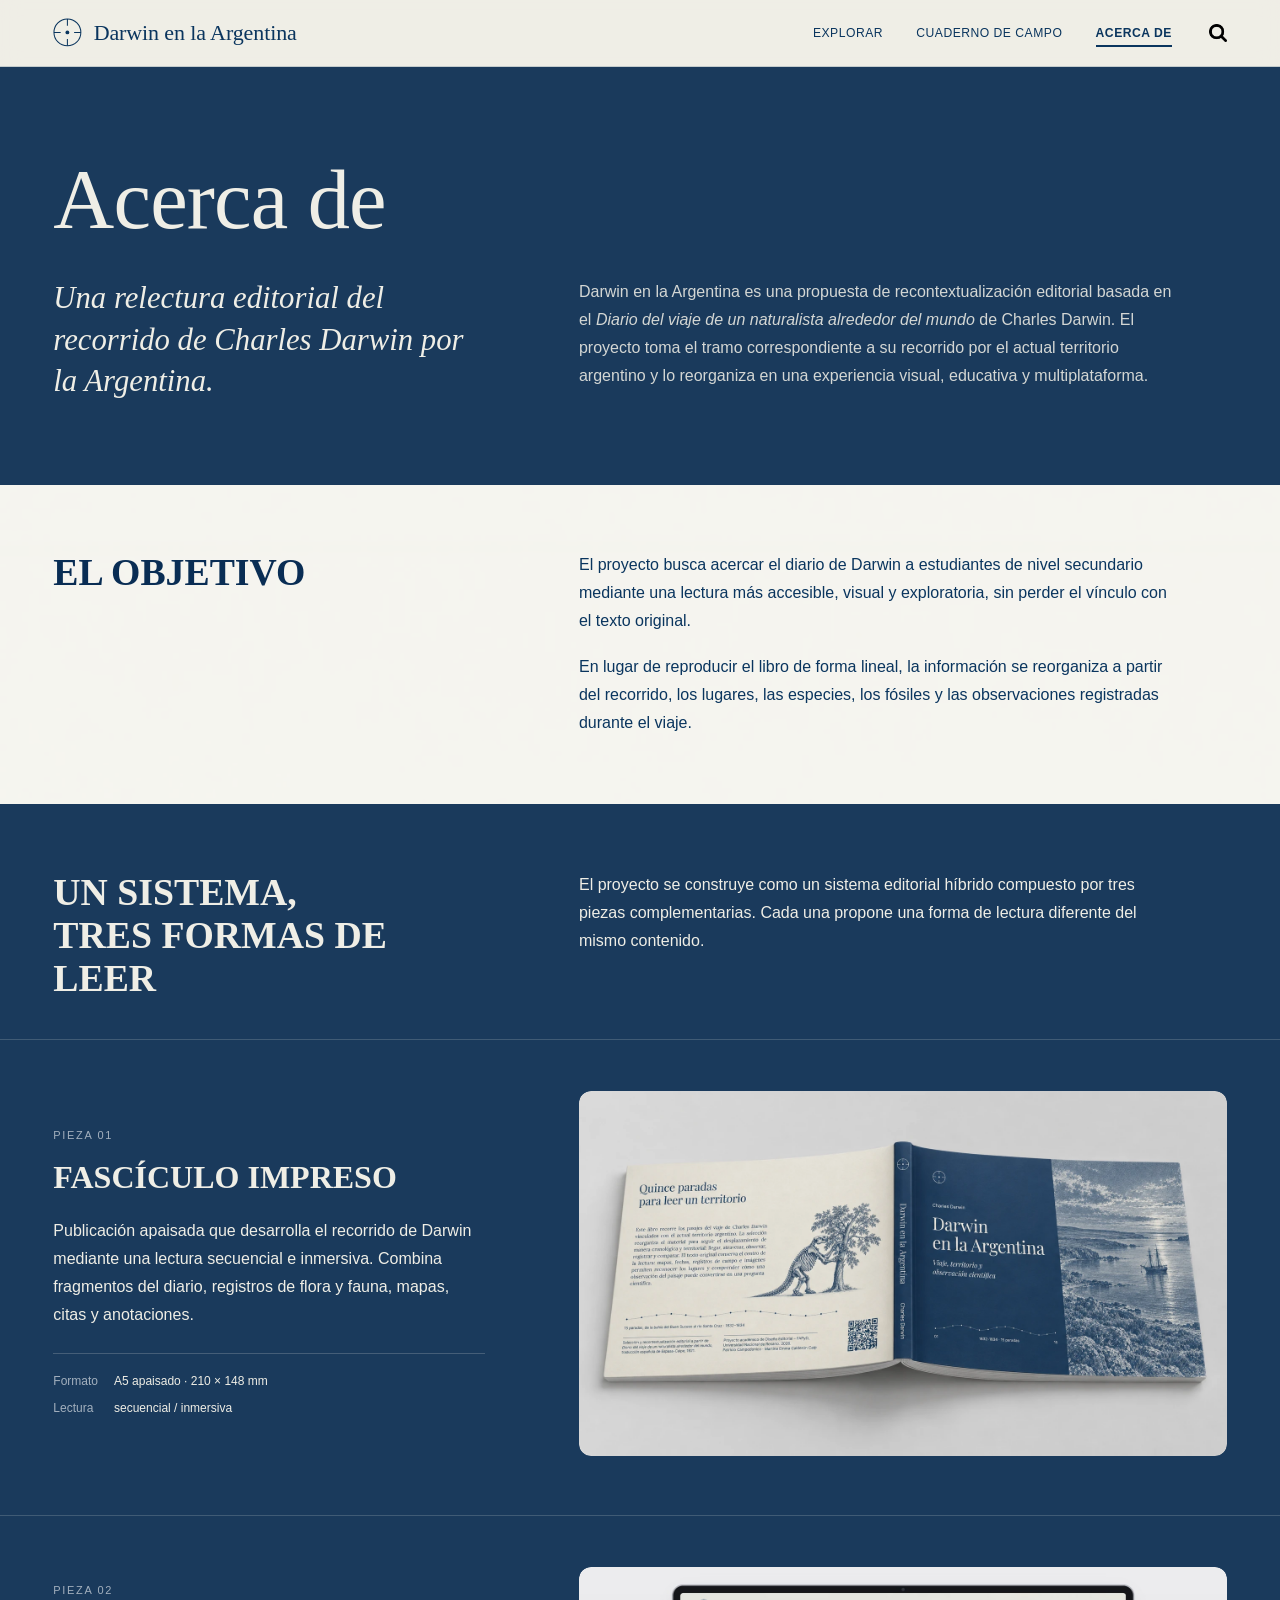
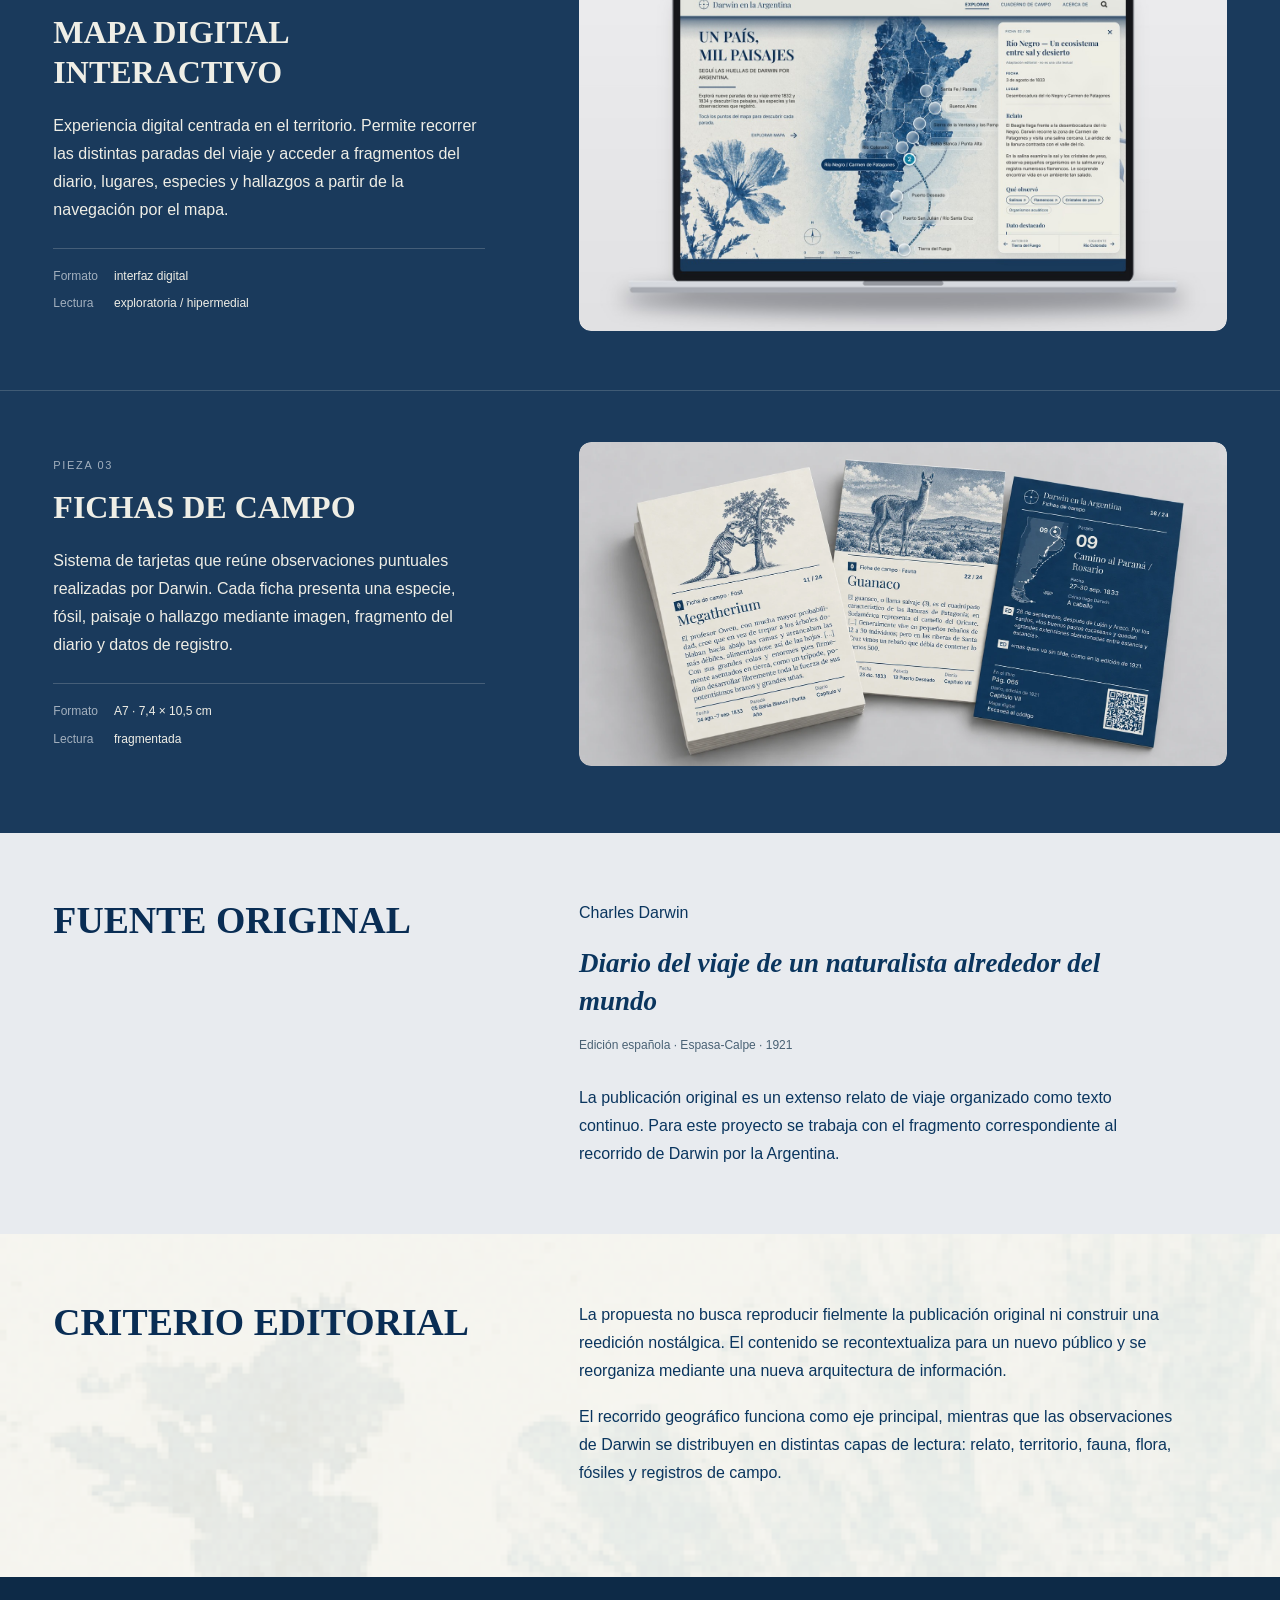
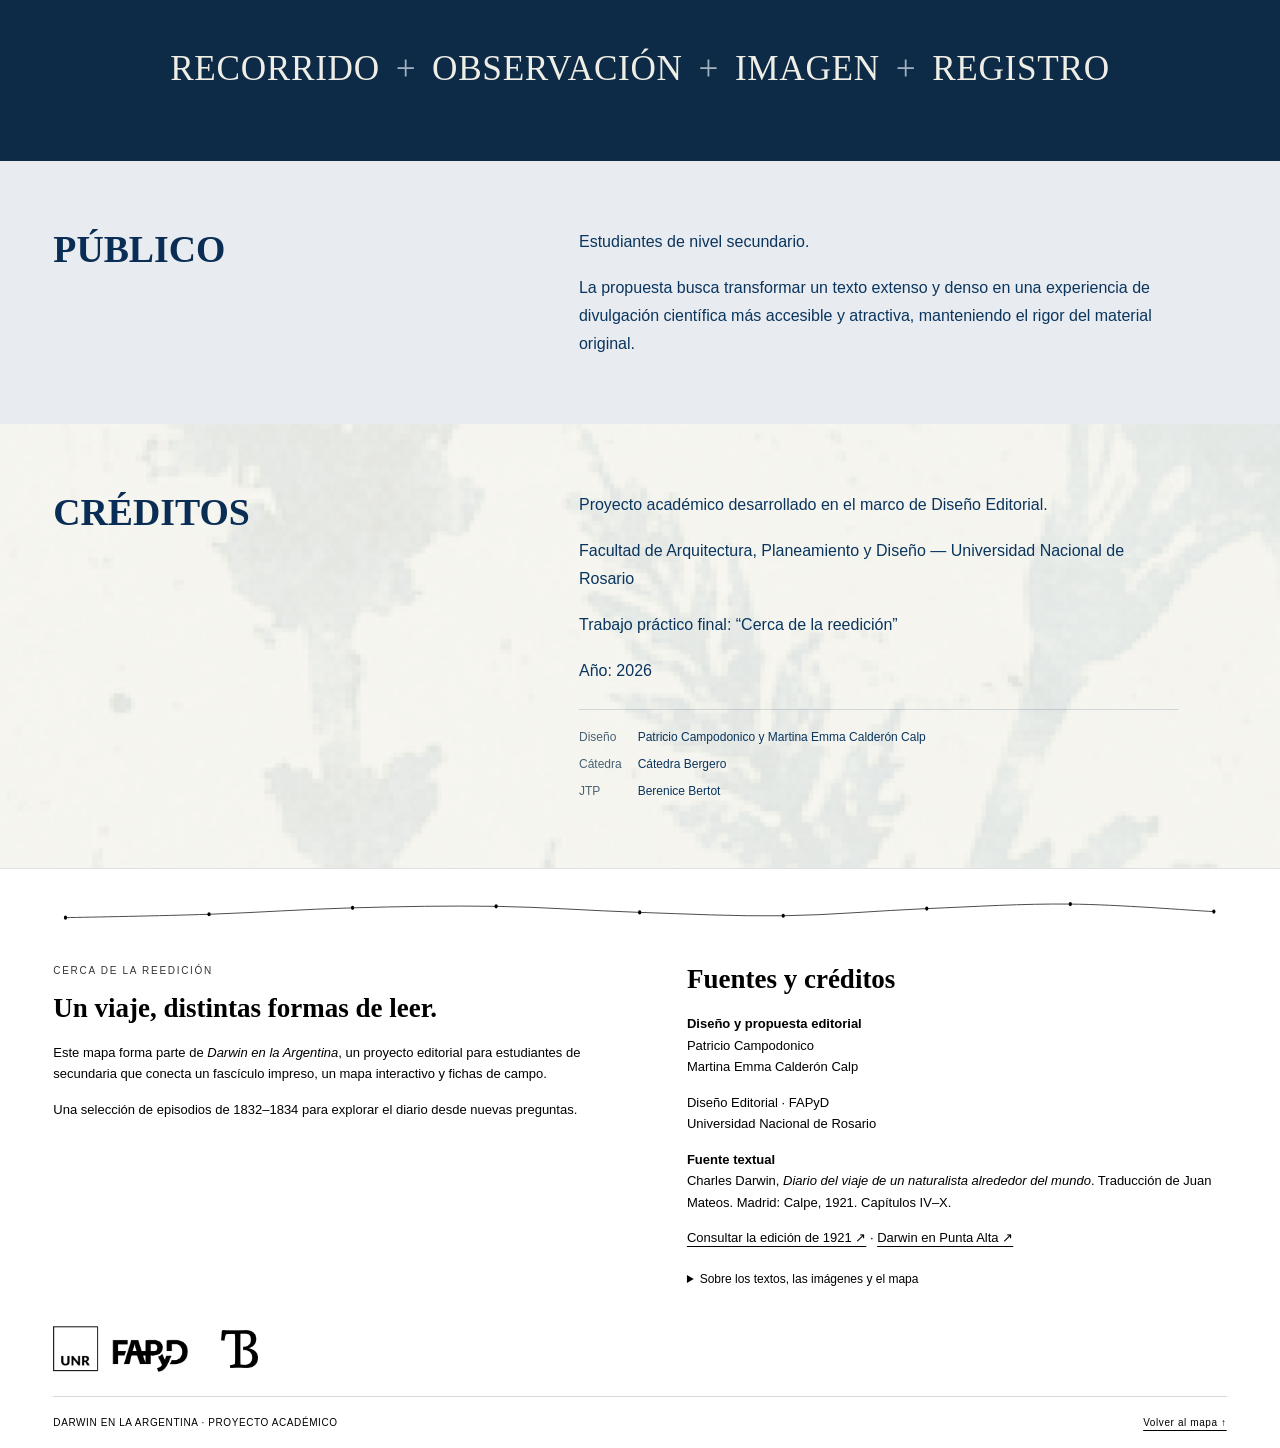
==== commit 0cff95a5: "Explorar: mapa con geometría real (límites del IGN) y paradas por coordenadas Co-Authored-By: Claude" ====
--- a/acerca.html
+++ b/acerca.html
@@ -6,11 +6,11 @@
   <meta name="theme-color" content="#0a355e">
   <title>Acerca de — Darwin en la Argentina</title>
   <link rel="stylesheet" href="assets/fonts.css">
-  <link rel="stylesheet" href="styles.css?v=202610122159">
-  <link rel="stylesheet" href="acerca.css?v=202610122159">
-  <link rel="stylesheet" href="mejoras.css?v=202610122159">
-  <link rel="stylesheet" href="secciones.css?v=202610122159">
-  <script src="site.js?v=202610122159" defer></script>
+  <link rel="stylesheet" href="styles.css?v=202610122218">
+  <link rel="stylesheet" href="acerca.css?v=202610122218">
+  <link rel="stylesheet" href="mejoras.css?v=202610122218">
+  <link rel="stylesheet" href="secciones.css?v=202610122218">
+  <script src="site.js?v=202610122218" defer></script>
 </head>
 <body class="about-page">
   <a class="skip" href="#acerca">Saltar al contenido</a>
@@ -61,7 +61,7 @@
     <footer class="footer" aria-label="Sobre el proyecto, fuentes y créditos">
       <svg class="footer-route" viewBox="0 0 188 9" preserveAspectRatio="none" aria-hidden="true"><path d="M2 6 C5.83 5.85 17.33 5.53 25 5.1 C32.67 4.67 40.33 3.75 48 3.4 C55.67 3.05 63.33 2.80 71 3 C78.67 3.20 86.33 4.18 94 4.6 C101.67 5.02 109.33 5.67 117 5.5 C124.67 5.33 132.33 4.12 140 3.6 C147.67 3.08 155.33 2.27 163 2.4 C170.67 2.53 182.17 4.07 186 4.4"/><ellipse cx="2" cy="6" rx="0.26" ry="0.55"/><ellipse cx="25" cy="5.1" rx="0.26" ry="0.55"/><ellipse cx="48" cy="3.4" rx="0.26" ry="0.55"/><ellipse cx="71" cy="3" rx="0.26" ry="0.55"/><ellipse cx="94" cy="4.6" rx="0.26" ry="0.55"/><ellipse cx="117" cy="5.5" rx="0.26" ry="0.55"/><ellipse cx="140" cy="3.6" rx="0.26" ry="0.55"/><ellipse cx="163" cy="2.4" rx="0.26" ry="0.55"/><ellipse cx="186" cy="4.4" rx="0.26" ry="0.55"/></svg>
       <section aria-labelledby="about-title"><p class="footer-kicker">CERCA DE LA REEDICIÓN</p><h2 id="about-title">Un viaje, distintas formas de leer.</h2><p>Este mapa forma parte de <em>Darwin en la Argentina</em>, un proyecto editorial para estudiantes de secundaria que conecta un fascículo impreso, un mapa interactivo y fichas de campo.</p><p>Una selección de episodios de 1832–1834 para explorar el diario desde nuevas preguntas.</p></section>
-      <section aria-labelledby="credits-title"><h2 id="credits-title">Fuentes y créditos</h2><p><strong>Diseño y propuesta editorial</strong><br>Patricio Campodonico<br>Martina Emma Calderón Calp</p><p>Diseño Editorial · FAPyD<br>Universidad Nacional de Rosario</p><p><strong>Fuente textual</strong><br>Charles Darwin, <em>Diario del viaje de un naturalista alrededor del mundo</em>. Traducción de Juan Mateos. Madrid: Calpe, 1921. Capítulos IV–X.</p><p><a href="https://idus.us.es/items/61a1eaa9-7061-4cf5-b1a0-3f38b5c7fd08" target="_blank" rel="noopener noreferrer">Consultar la edición de 1921 ↗</a> · <a href="https://museodarwin.com.ar/darwin-en-punta-alta/" target="_blank" rel="noopener noreferrer">Darwin en Punta Alta ↗</a></p><details class="credit-details"><summary>Sobre los textos, las imágenes y el mapa</summary><p>Los relatos son adaptaciones editoriales contrastadas con el diario. Las observaciones históricas reflejan el conocimiento y la perspectiva de su época.</p><p>El mapa y las imágenes de las tarjetas fueron generados con ChatGPT. Son interpretaciones visuales: no fotografías de los sitios ni reconstrucciones históricas verificadas. El contorno, las divisiones y la escala gráfica del mapa son ilustrativos.</p><p>Para consultar cartografía geográfica: <a href="https://mapa.ign.gob.ar/" target="_blank" rel="noopener noreferrer">Argenmap · Instituto Geográfico Nacional ↗</a>.</p></details></section>
+      <section aria-labelledby="credits-title"><h2 id="credits-title">Fuentes y créditos</h2><p><strong>Diseño y propuesta editorial</strong><br>Patricio Campodonico<br>Martina Emma Calderón Calp</p><p>Diseño Editorial · FAPyD<br>Universidad Nacional de Rosario</p><p><strong>Fuente textual</strong><br>Charles Darwin, <em>Diario del viaje de un naturalista alrededor del mundo</em>. Traducción de Juan Mateos. Madrid: Calpe, 1921. Capítulos IV–X.</p><p><a href="https://idus.us.es/items/61a1eaa9-7061-4cf5-b1a0-3f38b5c7fd08" target="_blank" rel="noopener noreferrer">Consultar la edición de 1921 ↗</a> · <a href="https://museodarwin.com.ar/darwin-en-punta-alta/" target="_blank" rel="noopener noreferrer">Darwin en Punta Alta ↗</a></p><details class="credit-details"><summary>Sobre los textos, las imágenes y el mapa</summary><p>Los relatos son adaptaciones editoriales contrastadas con el diario. Las observaciones históricas reflejan el conocimiento y la perspectiva de su época.</p><p>Las imágenes de las tarjetas fueron generadas con ChatGPT. Son interpretaciones visuales: no fotografías de los sitios ni reconstrucciones históricas verificadas. El mapa usa los límites provinciales actuales del Instituto Geográfico Nacional, en proyección Mercator transversa (meridiano central 64° O); su textura y sus adornos son ilustrativos.</p><p>Para consultar cartografía geográfica: <a href="https://mapa.ign.gob.ar/" target="_blank" rel="noopener noreferrer">Argenmap · Instituto Geográfico Nacional ↗</a>.</p></details></section>
       <div class="footer-logos"><img src="assets/logo-unr-fapyd.png" alt="UNR · FAPyD — Facultad de Arquitectura, Planeamiento y Diseño, Universidad Nacional de Rosario" class="logo-fapyd" loading="lazy"><img src="assets/logo-catedra-bergero.png" alt="Cátedra Bergero · Diseño Editorial" class="logo-catedra" loading="lazy"></div>
       <div class="footer-bottom"><span>DARWIN EN LA ARGENTINA · PROYECTO ACADÉMICO</span><a href="index.html#mapa">Volver al mapa ↑</a></div>
     </footer>
--- a/mejoras.css
+++ b/mejoras.css
@@ -251,3 +251,17 @@
   .timeline-track{scroll-snap-type:none;padding-left:24px}
   .timeline-track li{scroll-snap-align:none}
 }
+
+/* Mapa con geometría real: las paradas del sudoeste bonaerense quedan a pocos kilómetros entre sí,
+   así que los puntos son más chicos para que no se pisen. */
+.site{--dot:.55}
+.marker-icon{left:calc(50% - 1.31944cqw*var(--dot));top:calc(50% - 1.31944cqw*var(--dot));transform:scale(calc(var(--marker-scale,1)*var(--dot)));border-width:3px}
+.marker-icon:before{font-size:21px}
+.marker{width:2.2cqw;height:2.2cqw}
+.marker-label{left:calc((var(--lx) - var(--x))/1440*100cqw + 1.1cqw);top:calc((var(--ly) - var(--y))/1440*100cqw + 1.1cqw)}
+@media(max-width:899px){
+  .marker{width:26px;height:26px}
+  .marker-icon{left:5px;top:5px;transform:scale(.42);border-width:4px}
+  .marker-icon:before{font-size:24px}
+  .marker-label{left:calc((var(--lx) - var(--x))/700*100cqw + 13px);top:calc((var(--ly) - var(--y))/700*100cqw + 13px)}
+}
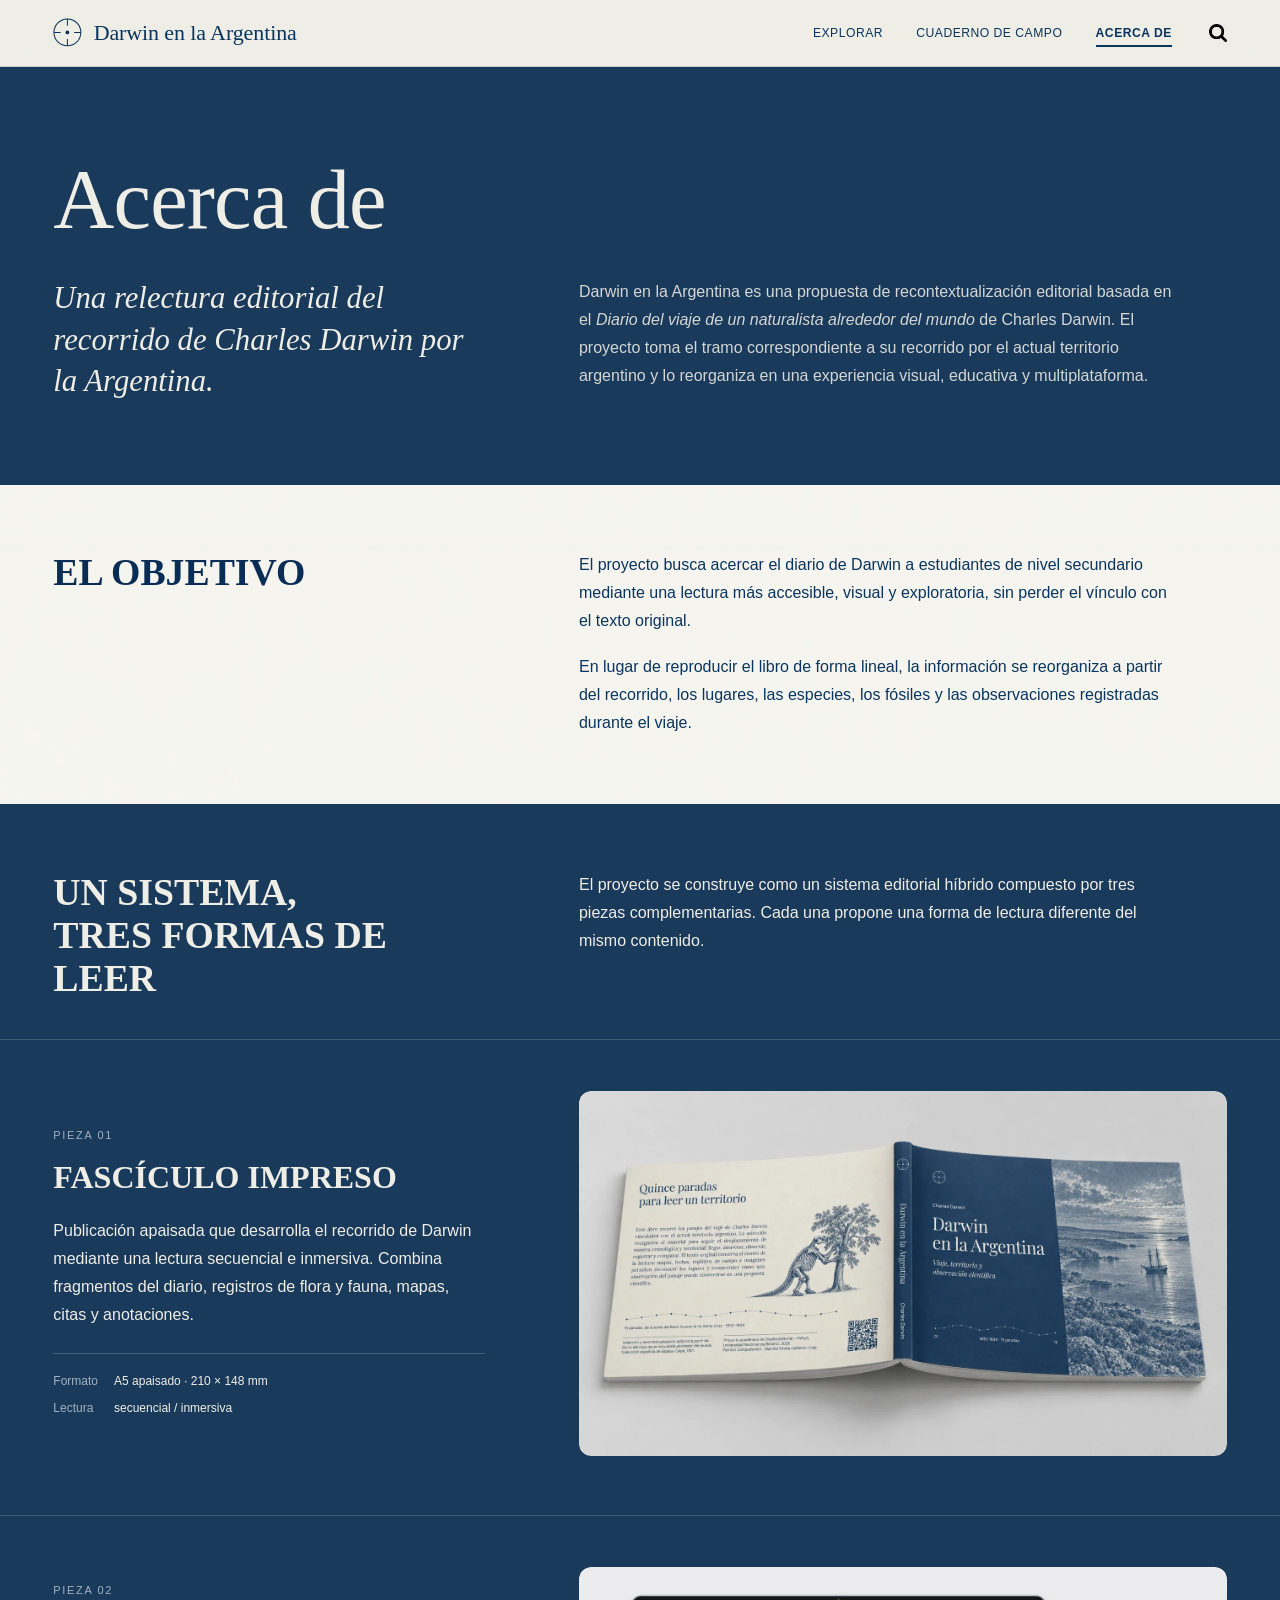
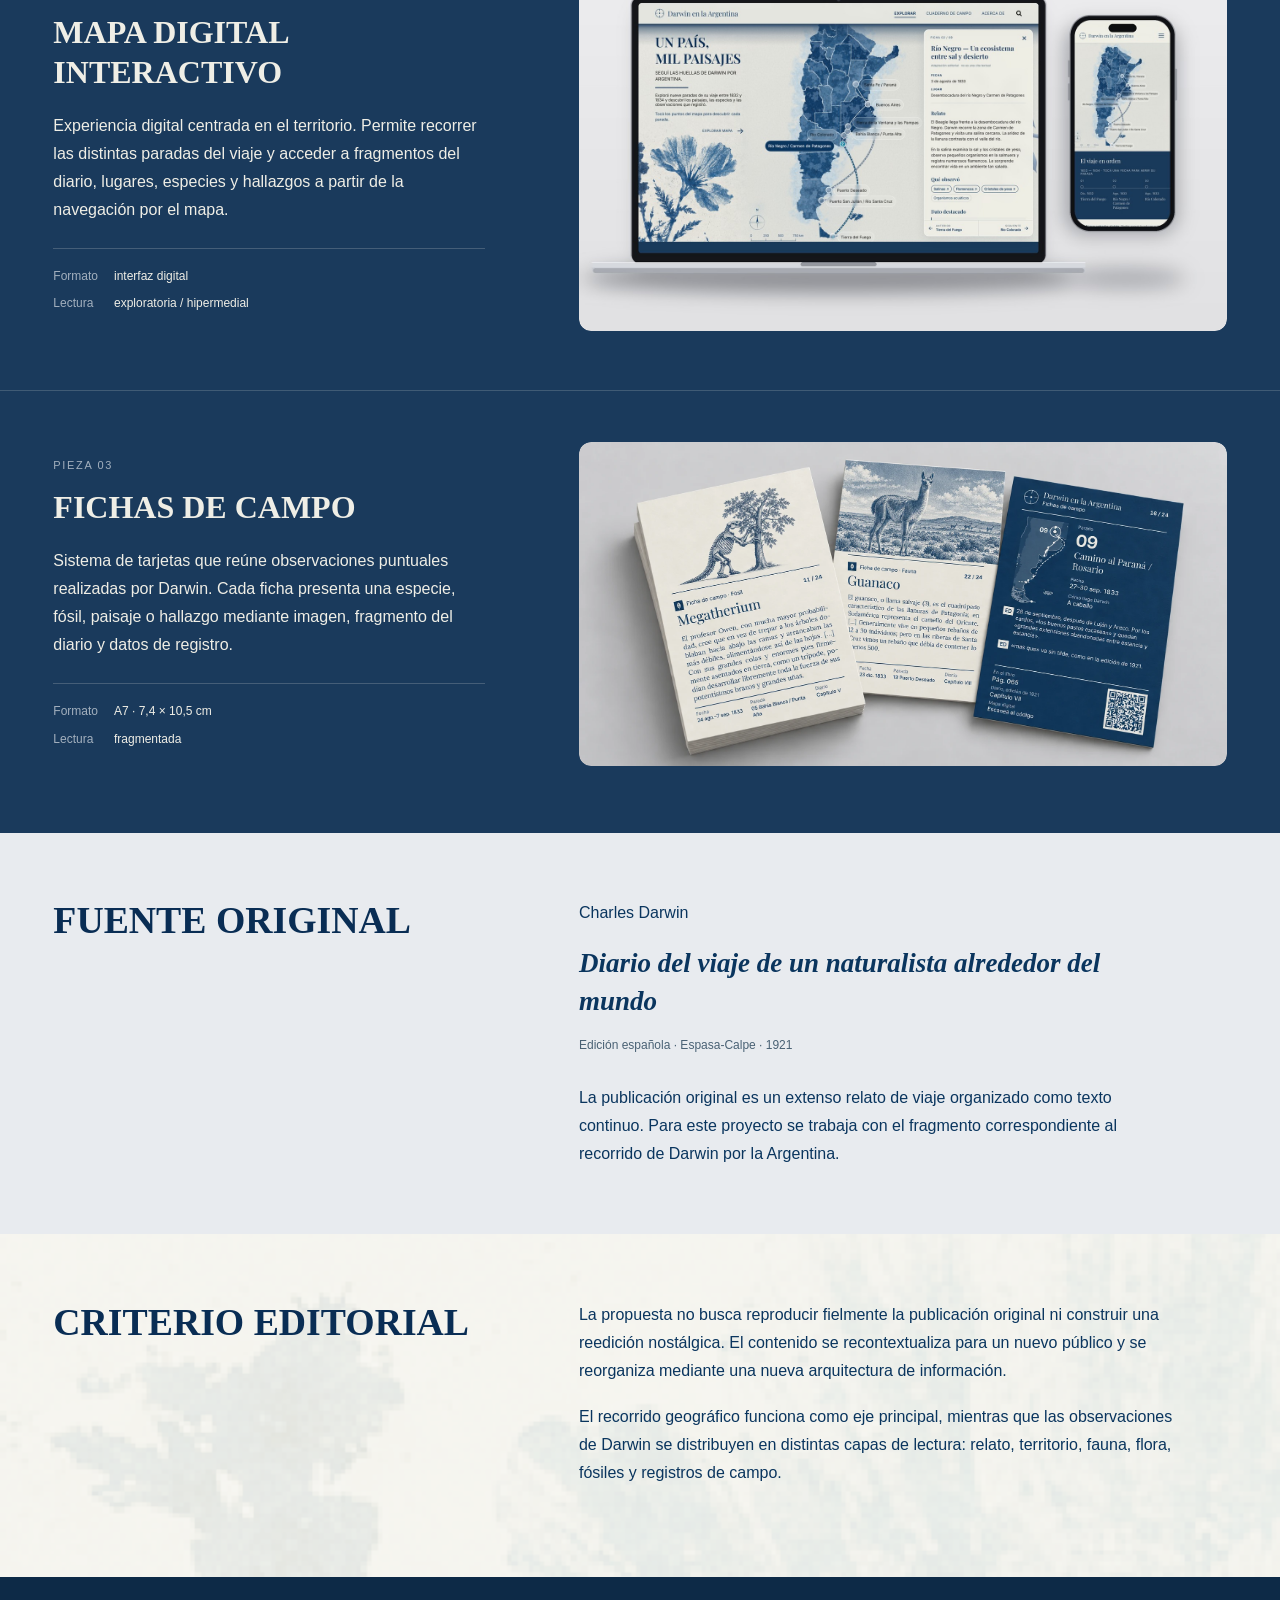
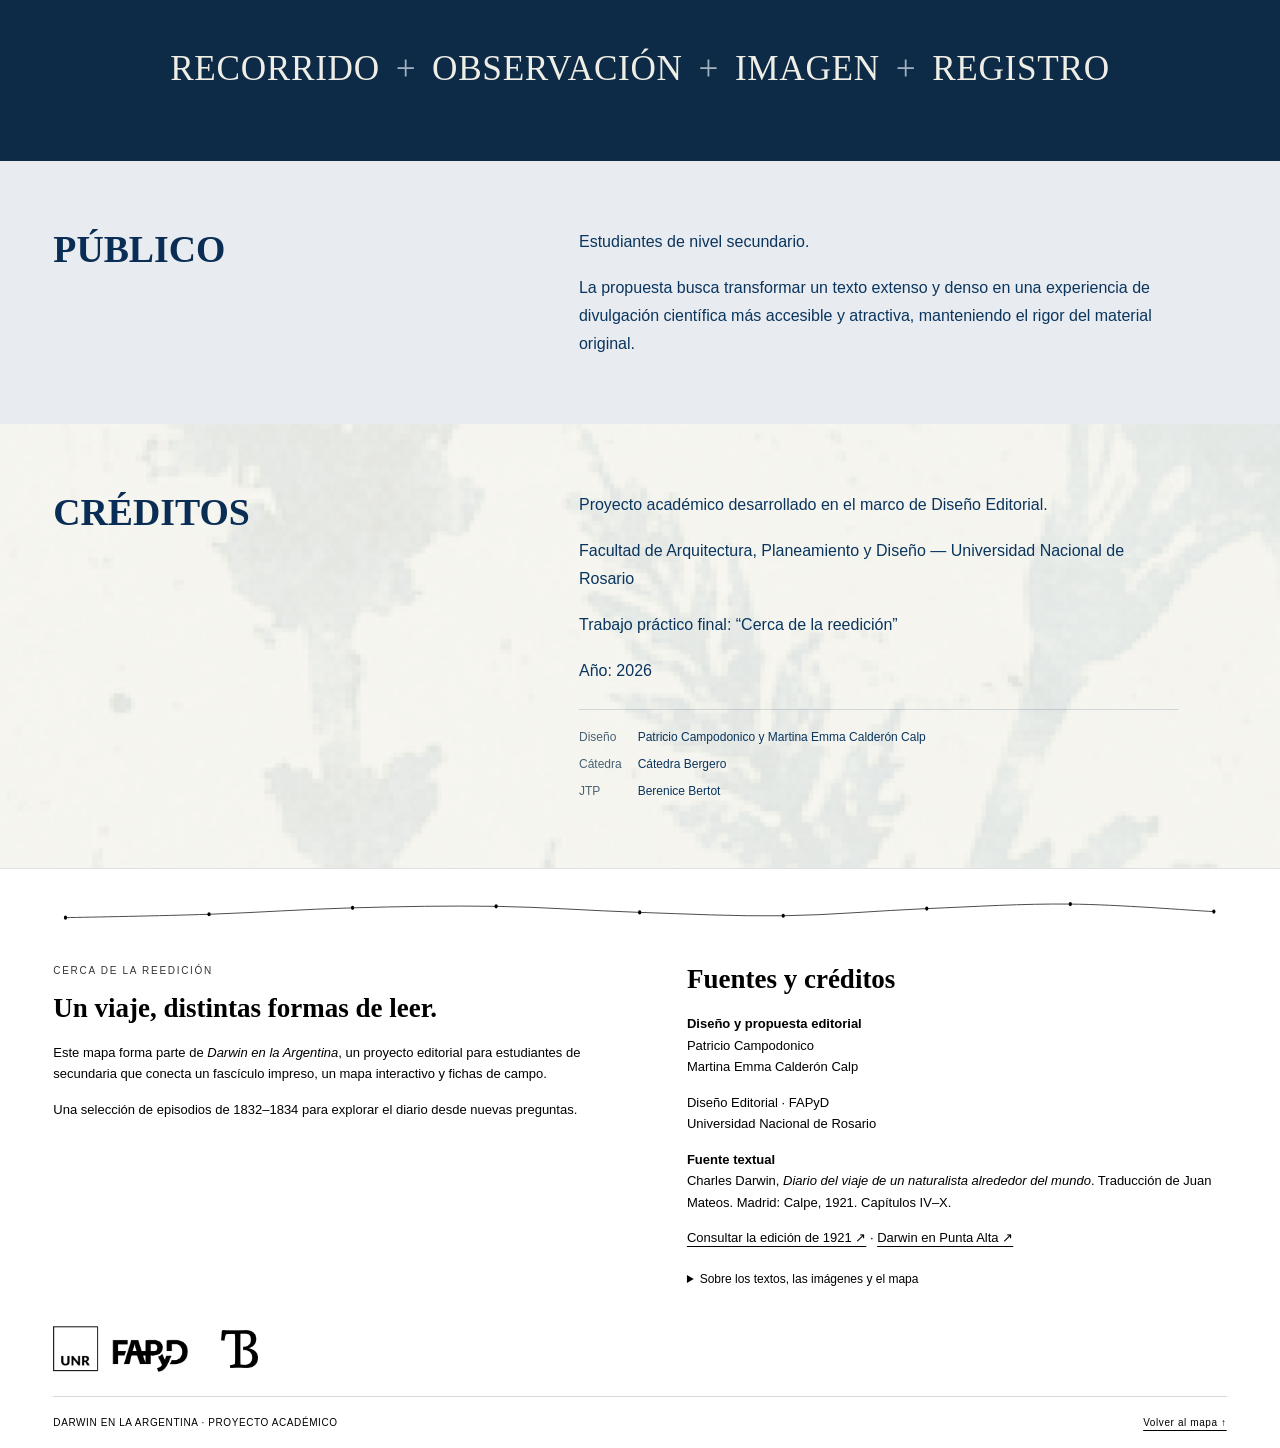
==== commit 2d9bfd97: "Acerca de: mockup de la web en notebook y teléfono, con el mapa nuevo Co-Authored-By: Claude Opus 5." ====
--- a/acerca.html
+++ b/acerca.html
@@ -6,11 +6,11 @@
   <meta name="theme-color" content="#0a355e">
   <title>Acerca de — Darwin en la Argentina</title>
   <link rel="stylesheet" href="assets/fonts.css">
-  <link rel="stylesheet" href="styles.css?v=202610122218">
-  <link rel="stylesheet" href="acerca.css?v=202610122218">
-  <link rel="stylesheet" href="mejoras.css?v=202610122218">
-  <link rel="stylesheet" href="secciones.css?v=202610122218">
-  <script src="site.js?v=202610122218" defer></script>
+  <link rel="stylesheet" href="styles.css?v=202610122226">
+  <link rel="stylesheet" href="acerca.css?v=202610122226">
+  <link rel="stylesheet" href="mejoras.css?v=202610122226">
+  <link rel="stylesheet" href="secciones.css?v=202610122226">
+  <script src="site.js?v=202610122226" defer></script>
 </head>
 <body class="about-page">
   <a class="skip" href="#acerca">Saltar al contenido</a>
@@ -46,7 +46,7 @@
         </article>
         <article class="editorial-piece" aria-labelledby="piece-two">
           <div class="piece-copy"><p class="piece-number">PIEZA 02</p><h3 id="piece-two">MAPA DIGITAL INTERACTIVO</h3><p>Experiencia digital centrada en el territorio. Permite recorrer las distintas paradas del viaje y acceder a fragmentos del diario, lugares, especies y hallazgos a partir de la navegación por el mapa.</p><dl><dt>Formato</dt><dd>interfaz digital</dd><dt>Lectura</dt><dd>exploratoria / hipermedial</dd></dl></div>
-          <figure class="mockup mockup-mapa"><img src="assets/mockup-mapa.jpg" alt="El mapa digital interactivo en la pantalla de una notebook: el mapa de la Argentina con la ruta, la parada de Río Negro abierta y su tarjeta de lectura" width="1536" height="1024" loading="lazy"></figure>
+          <figure class="mockup mockup-mapa"><img src="assets/mockup-web.jpg" alt="El mapa digital interactivo en una notebook y en un teléfono: el mapa de la Argentina con la ruta y las nueve paradas, la tarjeta de Río Negro abierta y, en el teléfono, la línea de tiempo del viaje" width="1536" height="1024" loading="lazy"></figure>
         </article>
         <article class="editorial-piece" aria-labelledby="piece-three">
           <div class="piece-copy"><p class="piece-number">PIEZA 03</p><h3 id="piece-three">FICHAS DE CAMPO</h3><p>Sistema de tarjetas que reúne observaciones puntuales realizadas por Darwin. Cada ficha presenta una especie, fósil, paisaje o hallazgo mediante imagen, fragmento del diario y datos de registro.</p><dl><dt>Formato</dt><dd>A7 · 7,4 × 10,5 cm</dd><dt>Lectura</dt><dd>fragmentada</dd></dl></div>
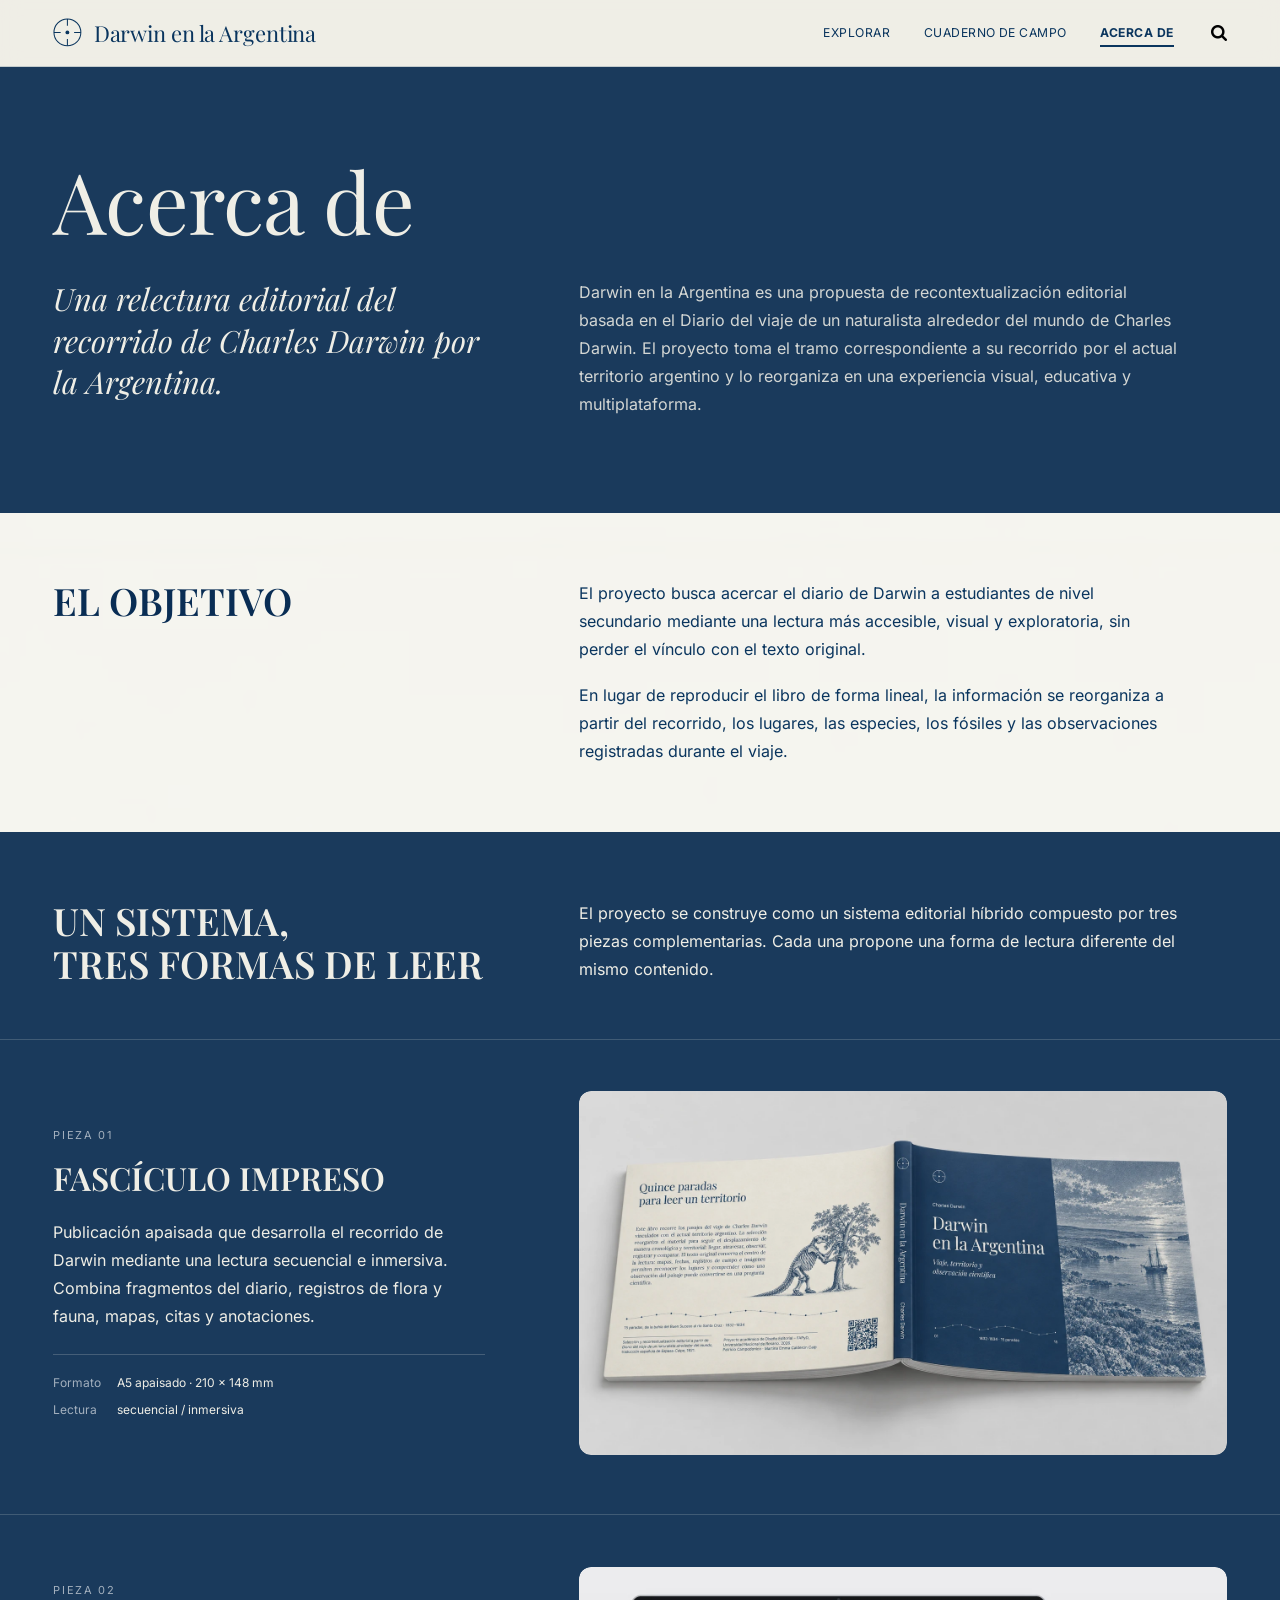
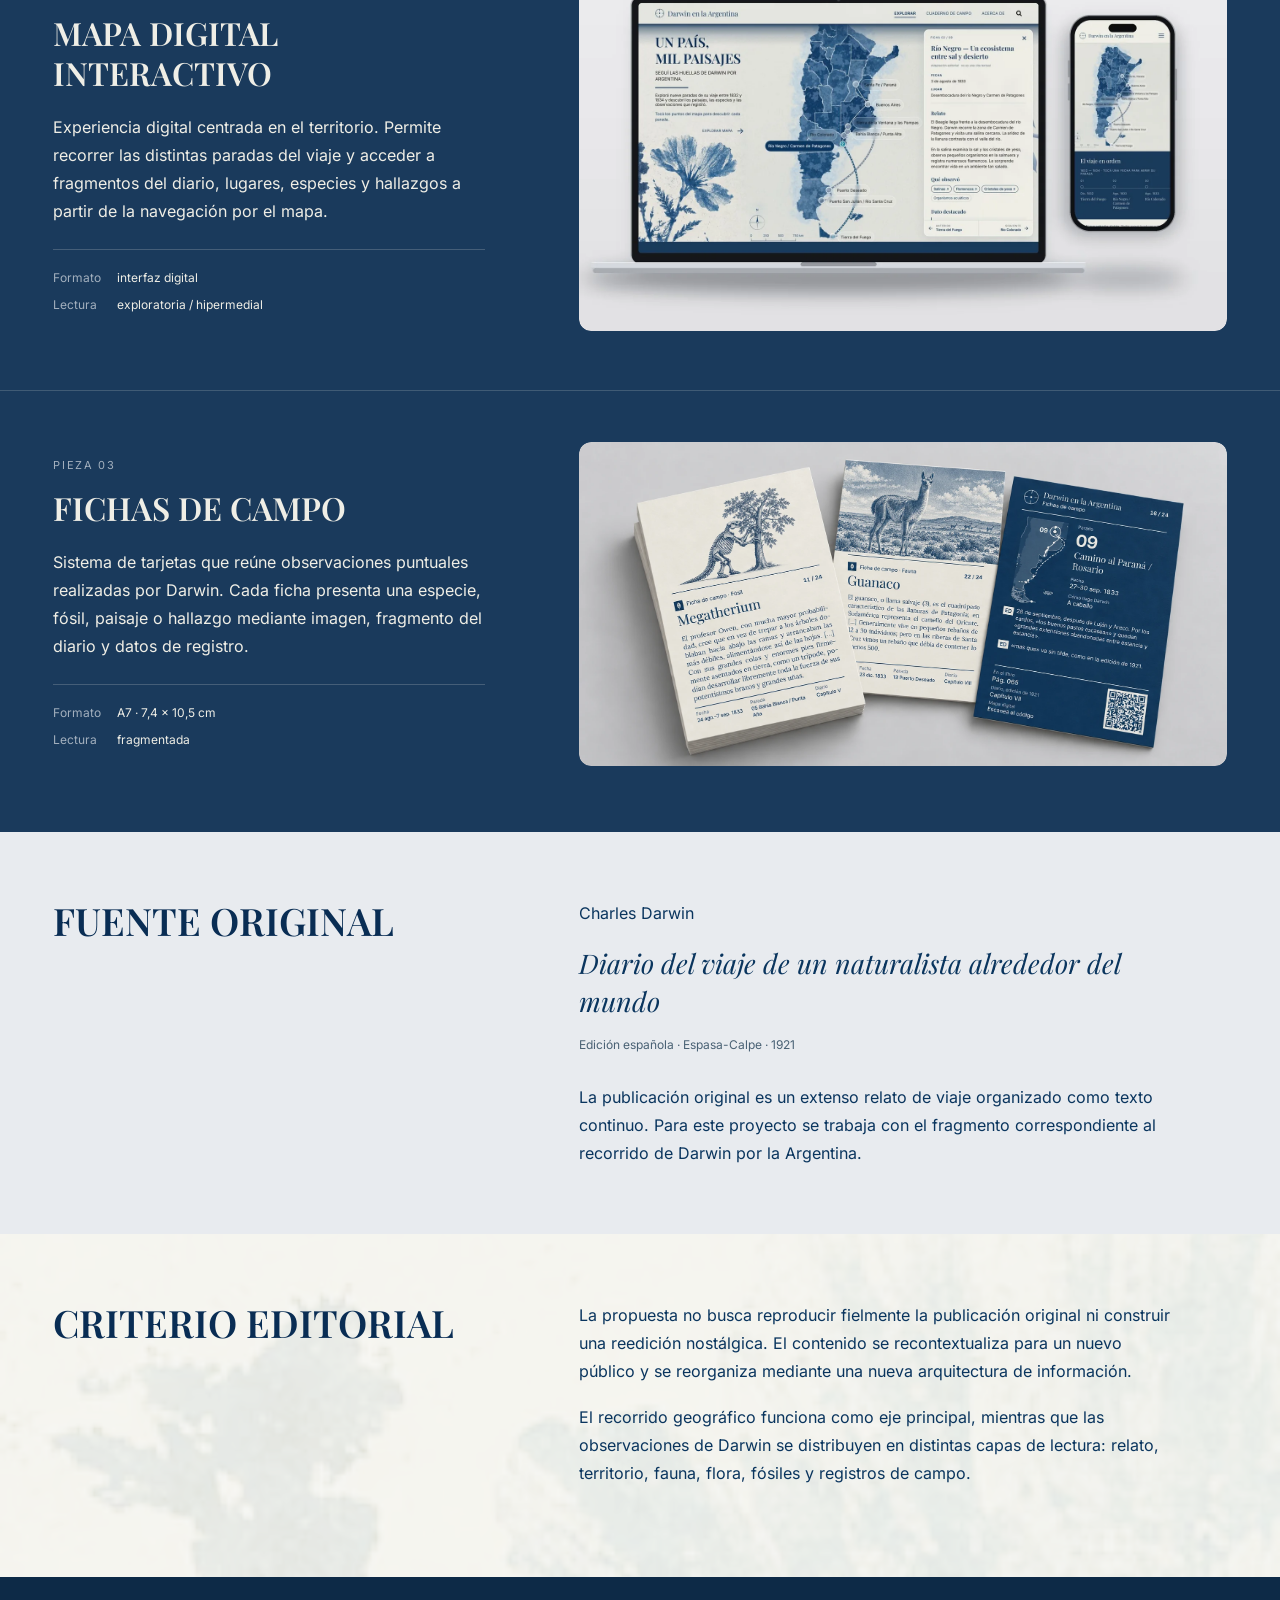
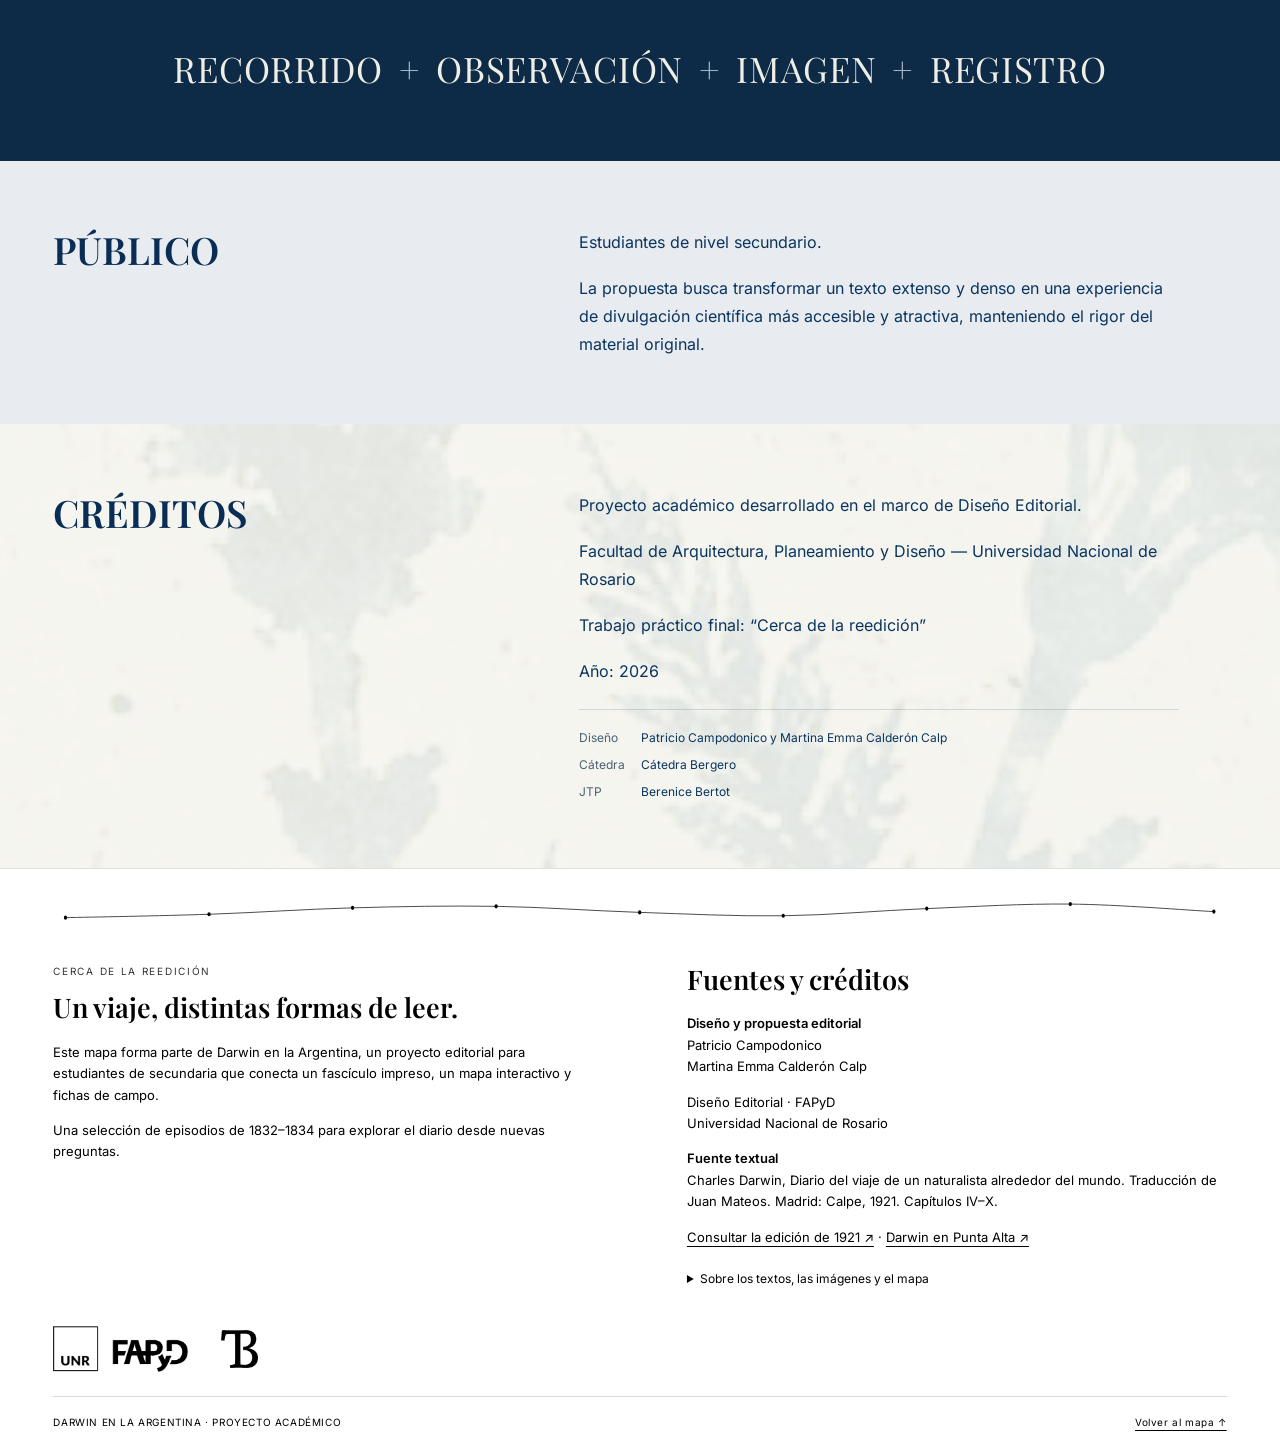
==== commit 1323eff9: "Web más liviana (WebP y woff2), buscador, compartir, favicon y vista previa al compartir Co-Authored" ====
--- a/acerca.html
+++ b/acerca.html
@@ -5,12 +5,30 @@
   <meta name="viewport" content="width=device-width, initial-scale=1">
   <meta name="theme-color" content="#0a355e">
   <title>Acerca de — Darwin en la Argentina</title>
-  <link rel="stylesheet" href="assets/fonts.css">
-  <link rel="stylesheet" href="styles.css?v=202610122226">
-  <link rel="stylesheet" href="acerca.css?v=202610122226">
-  <link rel="stylesheet" href="mejoras.css?v=202610122226">
-  <link rel="stylesheet" href="secciones.css?v=202610122226">
-  <script src="site.js?v=202610122226" defer></script>
+  <meta name="description" content="Libro, web y fichas de campo: el proyecto editorial detrás de Darwin en la Argentina.">
+  <link rel="icon" href="favicon.svg" type="image/svg+xml">
+  <link rel="icon" href="favicon-32.png" sizes="32x32" type="image/png">
+  <link rel="apple-touch-icon" href="apple-touch-icon.png">
+  <meta property="og:type" content="website">
+  <meta property="og:locale" content="es_AR">
+  <meta property="og:site_name" content="Darwin en la Argentina">
+  <meta property="og:title" content="Acerca de — Darwin en la Argentina">
+  <meta property="og:description" content="Libro, web y fichas de campo: el proyecto editorial detrás de Darwin en la Argentina.">
+  <meta property="og:url" content="https://patriciocampodonico.github.io/DARWIN-EN-LA-ARGENTINA/acerca.html">
+  <meta property="og:image" content="https://patriciocampodonico.github.io/DARWIN-EN-LA-ARGENTINA/assets/compartir.jpg">
+  <meta property="og:image:width" content="1200">
+  <meta property="og:image:height" content="630">
+  <meta property="og:image:alt" content="Darwin en la Argentina: viaje, territorio y observación científica.">
+  <meta name="twitter:card" content="summary_large_image">
+  <link rel="stylesheet" href="assets/fonts.css?v=202611111200">
+  <link rel="stylesheet" href="styles.css?v=202611111200">
+  <link rel="stylesheet" href="acerca.css?v=202611111200">
+  <link rel="stylesheet" href="mejoras.css?v=202611111200">
+  <link rel="stylesheet" href="secciones.css?v=202611111200">
+  <link rel="stylesheet" href="herramientas.css?v=202611111200">
+  <script src="stops.js?v=202611111200" defer></script>
+  <script src="registros.js?v=202611111200" defer></script>
+  <script src="site.js?v=202611111200" defer></script>
 </head>
 <body class="about-page">
   <a class="skip" href="#acerca">Saltar al contenido</a>
@@ -24,7 +42,7 @@
         <a href="index.html">EXPLORAR</a>
         <a href="cuaderno.html">CUADERNO DE CAMPO</a>
         <a class="current" href="acerca.html" aria-current="page">ACERCA DE</a>
-        <span class="future search" role="img" aria-label="Búsqueda, próximamente" title="Búsqueda pendiente"><img src="assets/imgImage2.png" alt="" width="20" height="20"></span>
+        <button type="button" class="search" aria-label="Buscar paradas y fichas" aria-haspopup="dialog" title="Buscar (Ctrl+K)"><img src="assets/icono-buscar.png" alt="" width="20" height="20"><span class="search-text">BUSCAR</span></button>
       </nav>
     </header>
 
@@ -46,7 +64,7 @@
         </article>
         <article class="editorial-piece" aria-labelledby="piece-two">
           <div class="piece-copy"><p class="piece-number">PIEZA 02</p><h3 id="piece-two">MAPA DIGITAL INTERACTIVO</h3><p>Experiencia digital centrada en el territorio. Permite recorrer las distintas paradas del viaje y acceder a fragmentos del diario, lugares, especies y hallazgos a partir de la navegación por el mapa.</p><dl><dt>Formato</dt><dd>interfaz digital</dd><dt>Lectura</dt><dd>exploratoria / hipermedial</dd></dl></div>
-          <figure class="mockup mockup-mapa"><img src="assets/mockup-web.jpg" alt="El mapa digital interactivo en una notebook y en un teléfono: el mapa de la Argentina con la ruta y las nueve paradas, la tarjeta de Río Negro abierta y, en el teléfono, la línea de tiempo del viaje" width="1536" height="1024" loading="lazy"></figure>
+          <figure class="mockup mockup-mapa"><img src="assets/mockup-web.webp" alt="El mapa digital interactivo en una notebook y en un teléfono: el mapa de la Argentina con la ruta y las nueve paradas, la tarjeta de Río Negro abierta y, en el teléfono, la línea de tiempo del viaje" width="1536" height="1024" loading="lazy"></figure>
         </article>
         <article class="editorial-piece" aria-labelledby="piece-three">
           <div class="piece-copy"><p class="piece-number">PIEZA 03</p><h3 id="piece-three">FICHAS DE CAMPO</h3><p>Sistema de tarjetas que reúne observaciones puntuales realizadas por Darwin. Cada ficha presenta una especie, fósil, paisaje o hallazgo mediante imagen, fragmento del diario y datos de registro.</p><dl><dt>Formato</dt><dd>A7 · 7,4 × 10,5 cm</dd><dt>Lectura</dt><dd>fragmentada</dd></dl></div>
--- a/assets/fonts.css
+++ b/assets/fonts.css
@@ -3,28 +3,28 @@
   font-style: normal;
   font-weight: 400;
   font-display: swap;
-  src: url(font-0.woff2) format('truetype');
+  src: url(fraunces.woff2) format('woff2');
 }
 @font-face {
   font-family: 'Inter';
   font-style: normal;
   font-weight: 400;
   font-display: swap;
-  src: url(font-1.woff2) format('truetype');
+  src: url(inter-400.woff2) format('woff2');
 }
 @font-face {
   font-family: 'Inter';
   font-style: normal;
   font-weight: 600;
   font-display: swap;
-  src: url(font-2.woff2) format('truetype');
+  src: url(inter-600.woff2) format('woff2');
 }
 @font-face {
   font-family: 'Inter';
   font-style: normal;
   font-weight: 700;
   font-display: swap;
-  src: url(font-3.woff2) format('truetype');
+  src: url(inter-700.woff2) format('woff2');
 }
 
 @font-face {
@@ -32,7 +32,7 @@
   font-style: normal;
   font-weight: 600;
   font-display: swap;
-  src: url(playfair-display-semibold.ttf) format('truetype');
+  src: url(playfair-display-semibold.woff2) format('woff2');
 }
 
 @font-face {
@@ -40,12 +40,12 @@
   font-style: normal;
   font-weight: 400;
   font-display: swap;
-  src: url(playfair-display.ttf) format('truetype');
+  src: url(playfair-display.woff2) format('woff2');
 }
 @font-face {
   font-family: 'Playfair Display';
   font-style: italic;
   font-weight: 400;
   font-display: swap;
-  src: url(playfair-display-italic.ttf) format('truetype');
+  src: url(playfair-display-italic.woff2) format('woff2');
 }
--- a/styles.css
+++ b/styles.css
@@ -8,11 +8,11 @@
 @media(prefers-reduced-motion:reduce){*,*:before,*:after{animation:none!important;transition:none!important;scroll-behavior:auto!important}}
 
 /* Editorial refinement: preserve the map and marker coordinates. */
-.header{height:7.2cqw;gap:4cqw;padding-right:4.16667cqw;background-color:var(--paper);background-image:linear-gradient(#efeee638,#efeee638),url('assets/imgFondooooooo.png');background-size:auto,400% auto;background-position:center,left 12%;border-bottom:1px solid #0a355e40}
+.header{height:7.2cqw;gap:4cqw;padding-right:4.16667cqw;background-color:var(--paper);background-image:linear-gradient(#efeee638,#efeee638),url('assets/fondo-papel.webp');background-size:auto,400% auto;background-position:center,left 12%;border-bottom:1px solid #0a355e40}
 .brand{flex-shrink:0;gap:.28cqw}.brand strong{font-family:"Playfair Display",Georgia,serif;font-weight:600;font-size:1.8cqw;letter-spacing:.01em}
 .header nav{gap:2.6cqw;font-size:1.04cqw}.header nav a{padding:12px 0}.current:after{bottom:5px;height:2px}.header .future{color:#3f5970}.search{margin-left:.3cqw}
 .card{top:calc(7.2cqw + 20px);max-height:calc(100% - 7.2cqw - 10cqw)}
-.botanical-accent{position:absolute;right:0;top:25%;width:26%;height:62%;background-image:url('assets/botanica-ceibo.png');background-repeat:no-repeat;background-size:contain;background-position:right center;opacity:.40;pointer-events:none;user-select:none;z-index:0}
+.botanical-accent{position:absolute;right:0;top:25%;width:26%;height:62%;background-image:url('assets/botanica-ceibo.webp');background-repeat:no-repeat;background-size:contain;background-position:right center;opacity:.40;pointer-events:none;user-select:none;z-index:0}
 @media(max-width:899px){
  .header{height:auto;min-height:112px;padding:20px 24px 14px;flex-wrap:wrap;gap:16px;background-size:auto,400% auto}
  .brand{gap:4px}.brand strong{font-size:20px}.header nav{width:100%;justify-content:space-between;gap:12px;font-size:11px}.header .future{display:inline}.header .search{display:block;margin:0}.search img{width:18px;height:18px}.header nav a{padding:7px 0}.current:after{bottom:0}
--- a/acerca.css
+++ b/acerca.css
@@ -1,5 +1,5 @@
 .about-page{background:var(--paper);color:var(--ink)}
-.about-main{padding:0 4.16667%;background-color:var(--paper);background-image:url('assets/imgFondooooooo.png');background-size:600% auto;background-position:left top;background-blend-mode:soft-light}
+.about-main{padding:0 4.16667%;background-color:var(--paper);background-image:url('assets/fondo-papel.webp');background-size:600% auto;background-position:left top;background-blend-mode:soft-light}
 .about-main h1,.about-main h2,.about-main h3{font-family:'Playfair Display',Georgia,serif;font-weight:600;color:var(--title)}
 .about-opening{padding:76px 0 70px;display:grid;grid-template-columns:1fr 1.5fr;gap:24px 8%}
 .about-opening h1{grid-column:1/-1;font-size:clamp(40px,4.8cqw,70px);line-height:1.1;margin:0 0 12px}
--- a/mejoras.css
+++ b/mejoras.css
@@ -34,7 +34,7 @@
 .cover-route path{fill:none;stroke:currentColor;stroke-width:1;vector-effect:non-scaling-stroke;opacity:.75}
 .cover-route ellipse{fill:currentColor}
 .cover-range{display:flex;justify-content:space-between;gap:12px;margin:clamp(8px,.9cqw,16px) 0 0;font-size:clamp(10px,.92cqw,16px)}
-.cover-image{background:url('assets/portada-san-julian.jpg') center 42%/cover no-repeat;min-height:0}
+.cover-image{background:url('assets/portada-san-julian.webp') center 42%/cover no-repeat;min-height:0}
 .cover-heading>*,.cover-mark,.cover-foot{animation:rise .8s cubic-bezier(.2,.7,.2,1) both}
 .cover-author{animation-delay:.08s}.cover-title{animation-delay:.16s}.cover-subtitle{animation-delay:.26s}.cover-start{animation-delay:.38s}.cover-foot{animation-delay:.5s}
 .cover-image{animation:unveil 1.4s ease-out both}
--- a/secciones.css
+++ b/secciones.css
@@ -15,14 +15,14 @@
 .footer a:focus-visible,.footer summary:focus-visible{outline-color:var(--paper)}
 
 /* ── Cuaderno de campo ── */
-.notebook-main{padding-top:0;background:linear-gradient(#dbe2e8f5,#dbe2e8f5),url('assets/imgFondooooooo.png') left top/200% auto}
+.notebook-main{padding-top:0;background:linear-gradient(#dbe2e8f5,#dbe2e8f5),url('assets/fondo-papel.webp') left top/200% auto}
 .notebook-hero{position:relative;display:grid;grid-template-columns:46% 1fr;min-height:clamp(280px,27cqw,470px);margin:0 calc(-1*var(--gutter));background:var(--deep);color:var(--paper);overflow:hidden}
 .notebook-hero-panel{position:relative;z-index:1;align-self:center;padding:clamp(34px,4.4cqw,80px) clamp(20px,3cqw,56px) clamp(34px,4.4cqw,80px) var(--gutter)}
 .notebook-hero .eyebrow{opacity:.8;margin-bottom:clamp(14px,1.6cqw,26px)}
 .notebook .notebook-hero h1{font-weight:400;font-size:clamp(40px,5cqw,92px);line-height:1.1;letter-spacing:-.01em;margin:0 0 clamp(12px,1.4cqw,24px)}
 .notebook-hero-deck{font:italic 400 clamp(18px,1.9cqw,34px)/1.4 'Playfair Display',Georgia,serif;margin:0 0 clamp(14px,1.6cqw,26px)}
 .notebook-hero-copy{font-size:clamp(13px,1cqw,16px);line-height:1.6;margin:0;opacity:.85;max-width:420px}
-.notebook-hero-image{background:url('assets/cuaderno/06-flamencos.jpg') center 58%/cover no-repeat}
+.notebook-hero-image{background:url('assets/cuaderno/06-flamencos.webp') center 58%/cover no-repeat}
 .notebook-hero:after{content:'';position:absolute;top:0;bottom:0;left:46%;width:14%;background:linear-gradient(to right,#1a3a5c,#1a3a5c00);pointer-events:none}
 .notebook-hero-panel>*{animation:rise .8s cubic-bezier(.2,.7,.2,1) both}
 .notebook-hero-panel>:nth-child(2){animation-delay:.1s}.notebook-hero-panel>:nth-child(3){animation-delay:.2s}.notebook-hero-panel>:nth-child(4){animation-delay:.3s}
--- a/herramientas.css
+++ b/herramientas.css
@@ -0,0 +1,53 @@
+/* Buscador, compartir y avisos: las herramientas comunes a las tres páginas. */
+
+/* Botón de búsqueda del encabezado. */
+.header .search{display:flex;align-items:center;gap:10px;padding:8px;margin:0 -8px 0 calc(.3cqw - 8px);border:0;border-radius:50%;background:transparent;color:inherit;font:inherit;letter-spacing:inherit;cursor:pointer;transition:background .15s}
+.header .search:hover{background:#0a355e14}
+.header .search img{display:block;width:clamp(16px,1.25cqw,22px);height:auto}
+.search-text{display:none}
+
+/* Panel de búsqueda. */
+.search-dialog{width:min(640px,calc(100vw - 32px));max-height:min(720px,calc(100dvh - 48px));margin:clamp(16px,9vh,96px) auto auto;padding:0;border:1px solid #0a355e33;border-radius:16px;background:var(--paper);color:var(--ink);box-shadow:0 24px 60px #061d3640;overflow:hidden;flex-direction:column}
+.search-dialog[open]{display:flex;animation:search-in .2s ease-out}
+.search-dialog::backdrop{background:#061d3670;backdrop-filter:blur(3px)}
+.search-box{display:flex;align-items:center;gap:12px;padding:10px 10px 10px 20px;border-bottom:1px solid #0a355e26;flex:none}
+.search-box img{width:20px;height:20px;flex:none}
+.search-box input{flex:1;min-width:0;border:0;background:transparent;color:var(--ink);font:400 17px/1.3 Inter,Arial,sans-serif;padding:12px 0;outline:0}
+.search-box input::placeholder{color:#0a355e8c}
+.search-box input::-webkit-search-cancel-button{display:none}
+.search-close{width:44px;height:44px;border:0;border-radius:50%;background:transparent;color:var(--ink);font-size:28px;line-height:1;flex:none}
+.search-close:hover{background:#0a355e12}
+.search-count{margin:0;padding:12px 20px 4px;font-size:11px;letter-spacing:.08em;color:#3f5970;flex:none}
+.search-results{overflow-y:auto;overscroll-behavior:contain;padding:0 10px 14px;scrollbar-width:thin;scrollbar-color:#0a355e66 transparent}
+.search-results h2{margin:14px 10px 6px;font:700 10px/1.3 Inter,Arial,sans-serif;letter-spacing:.14em;text-transform:uppercase;color:var(--ink)}
+.search-results ul{list-style:none;margin:0;padding:0}
+.search-results a{display:flex;align-items:flex-start;gap:14px;padding:9px 10px;border-radius:10px;color:var(--ink);text-decoration:none;transition:background .15s}
+.search-results a:hover,.search-results a:focus-visible{background:#0a355e12;outline:0}
+.search-results a:focus-visible{box-shadow:inset 0 0 0 2px var(--ink)}
+.search-results img{width:64px;height:48px;object-fit:cover;border-radius:4px;flex:none;background:var(--deep)}
+.search-results span{display:grid;gap:3px;min-width:0}
+.search-results small{font-size:10px;letter-spacing:.08em;color:#3f5970}
+.search-results b{font:600 17px/1.2 "Playfair Display",Georgia,serif;color:var(--title)}
+.search-snippet{display:block!important;font-size:13px;line-height:1.4;color:#33475b}
+.search-snippet mark{background:#35a6be40;color:inherit;padding:0 1px;border-radius:2px}
+@keyframes search-in{from{opacity:0;transform:translateY(-8px)}to{opacity:1;transform:none}}
+
+/* Compartir, en la tarjeta del mapa y en la ficha del cuaderno. */
+.toolbar-actions{display:flex;align-items:center;gap:2px}
+.share-button{display:grid;place-items:center}
+.share-button svg{width:20px;height:20px;fill:none;stroke:currentColor;stroke-width:1.7;stroke-linecap:round;stroke-linejoin:round}
+
+/* Aviso al pie («Link copiado»). */
+.toast{position:fixed;left:50%;bottom:28px;z-index:100;margin:0;padding:11px 18px;border-radius:999px;background:var(--deep);color:var(--paper);font-size:13px;letter-spacing:.04em;box-shadow:0 10px 30px #061d3640;transform:translate(-50%,16px);opacity:0;pointer-events:none;transition:opacity .2s,transform .2s}
+.toast.show{opacity:1;transform:translate(-50%,0)}
+
+@media(max-width:899px){
+  /* En el celular la búsqueda es una fila más del menú desplegable. */
+  .header .search{display:flex;width:100%;margin:0;padding:15px 0;border-radius:0;font-size:13px;text-align:left}
+  .header .search:hover{background:transparent}
+  .header .search img{width:16px}
+  .search-text{display:inline}
+  .search-dialog{margin-top:12px;max-height:calc(100dvh - 24px)}
+  .search-box input{font-size:16px}
+}
+@media(prefers-reduced-motion:reduce){.search-dialog[open]{animation:none}.toast{transition:none}}
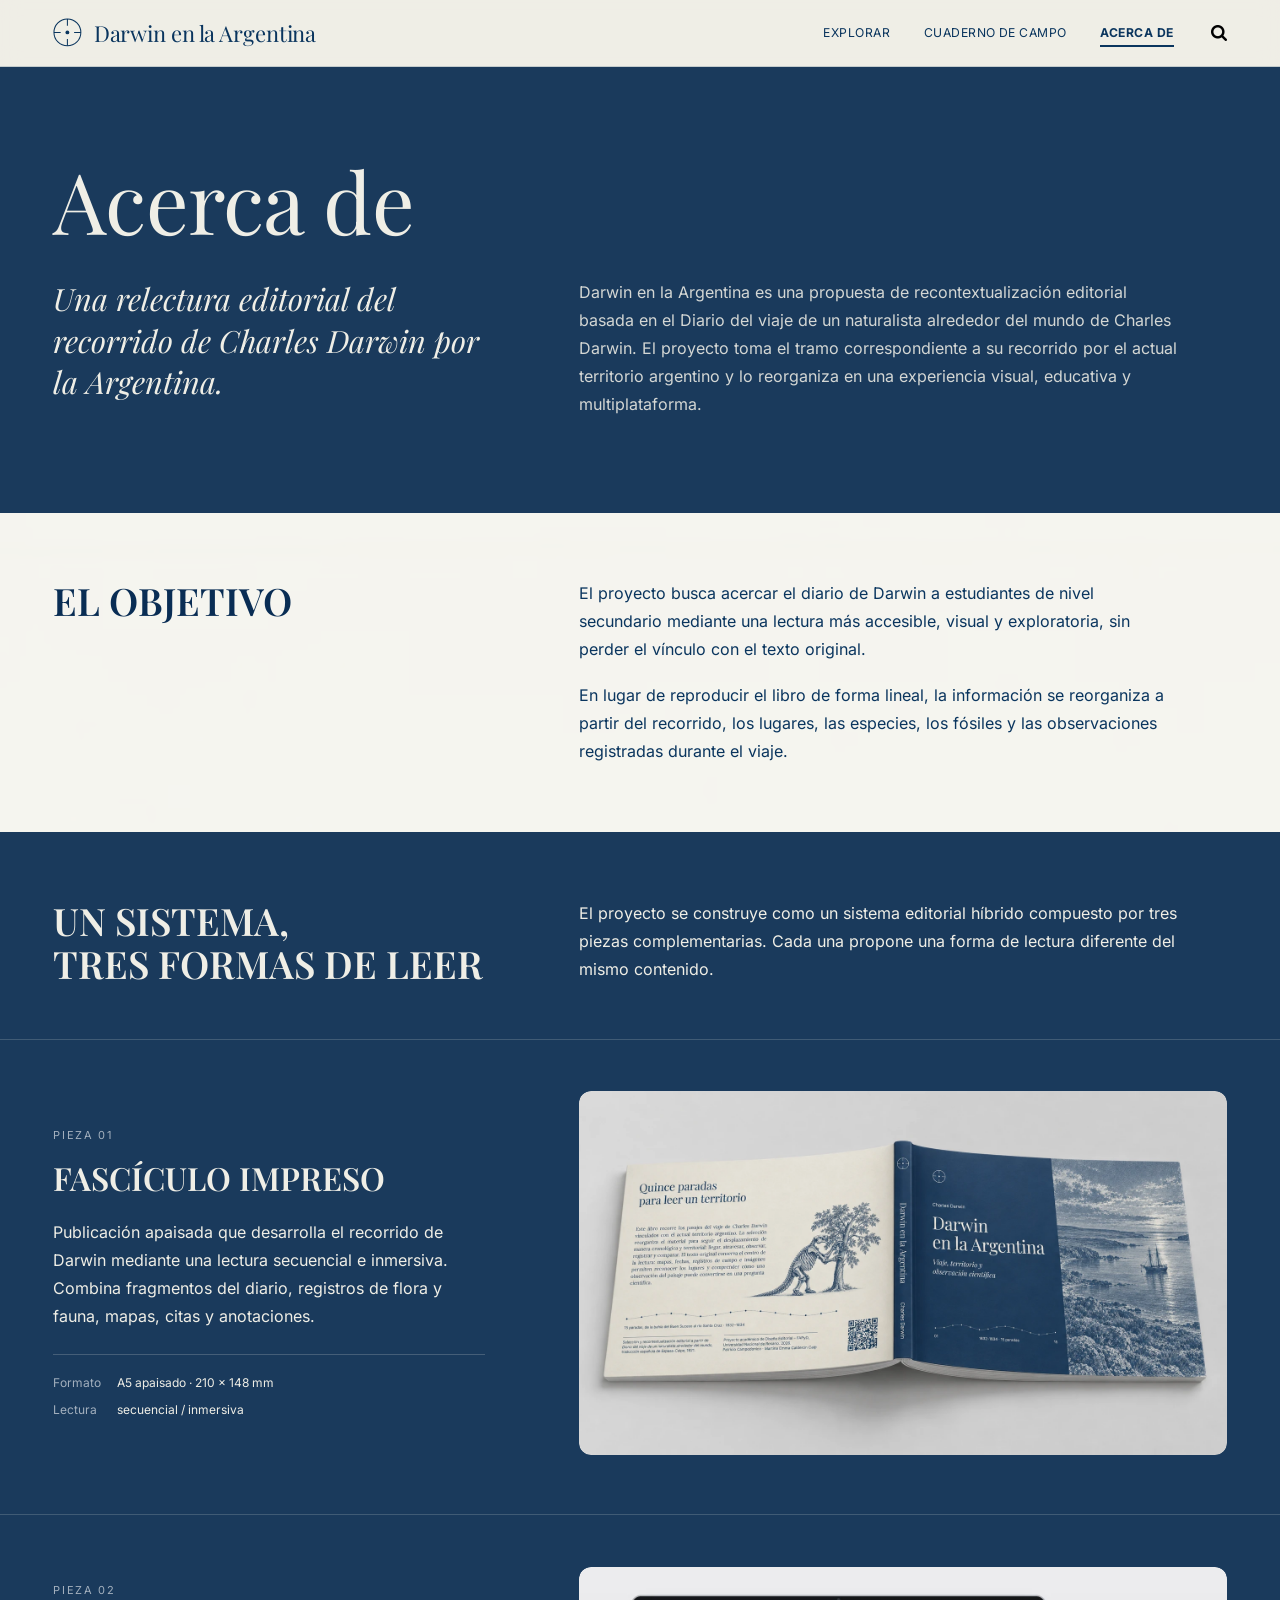
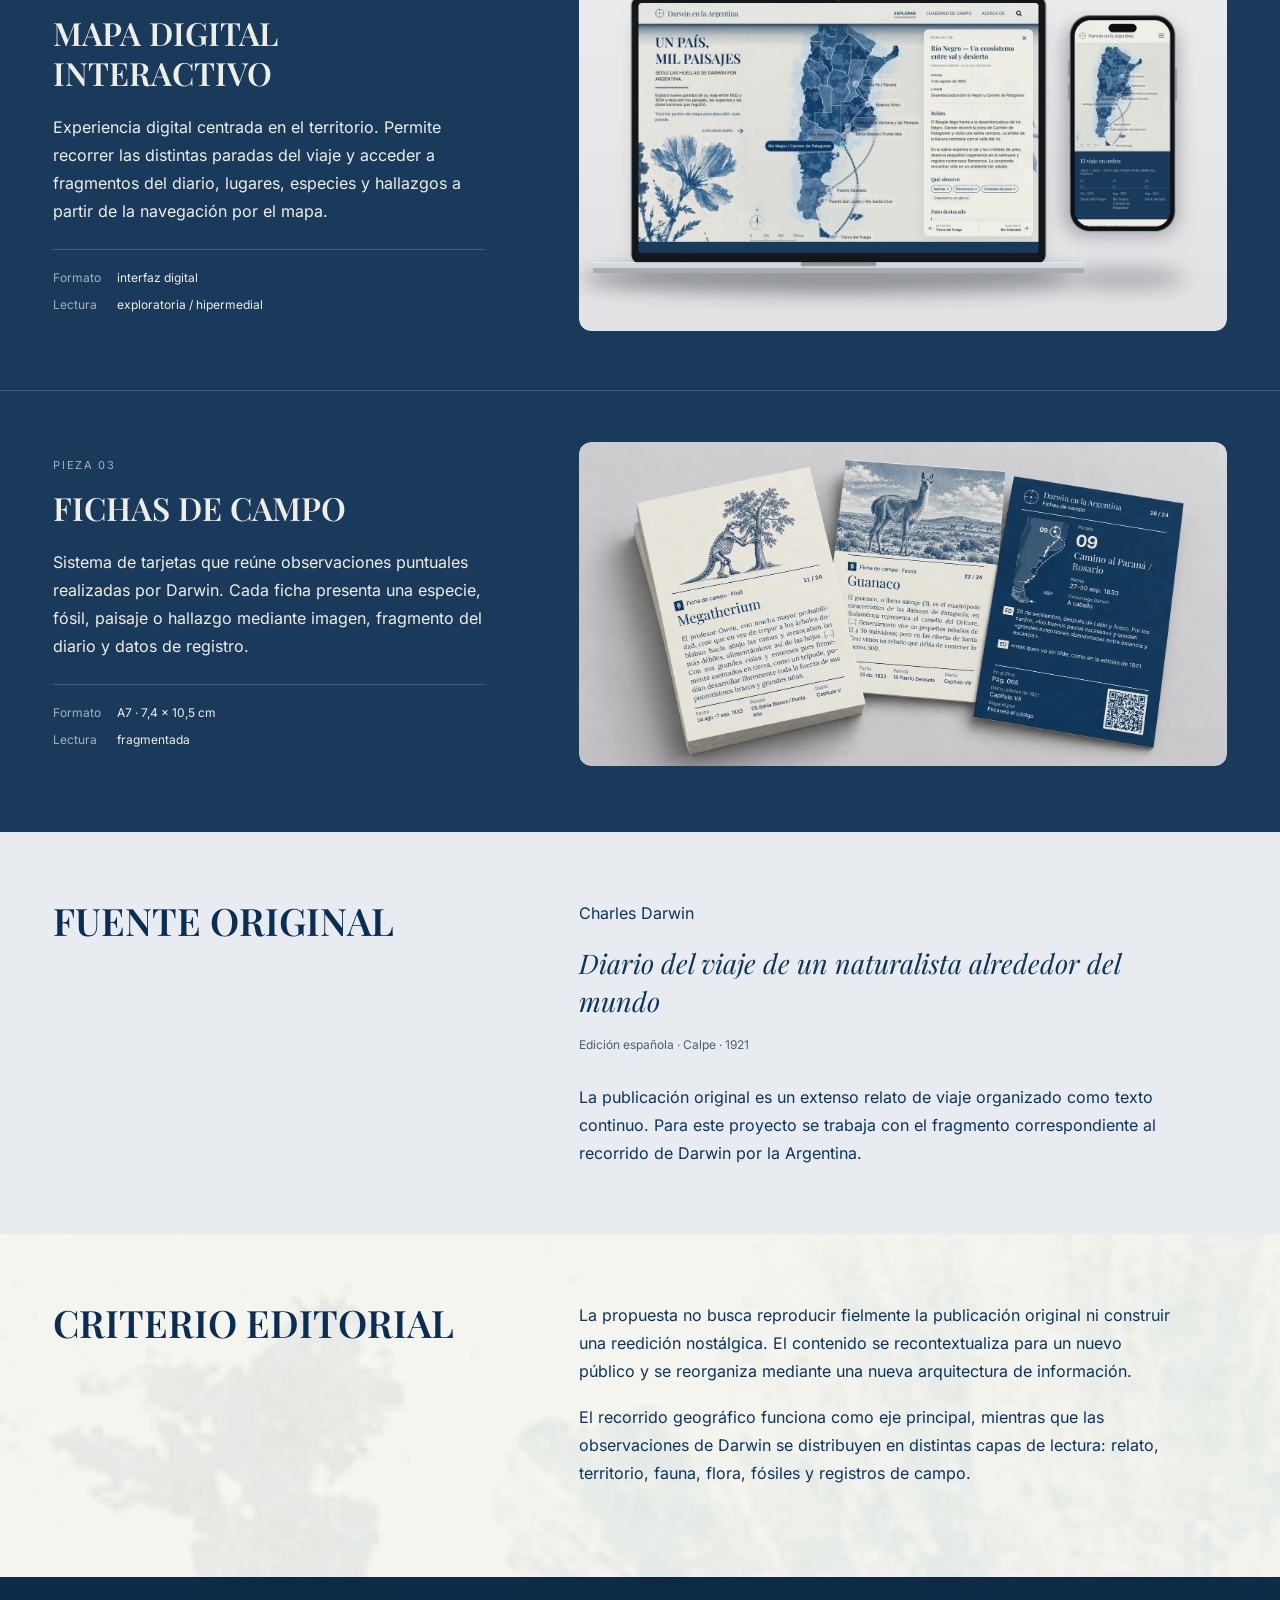
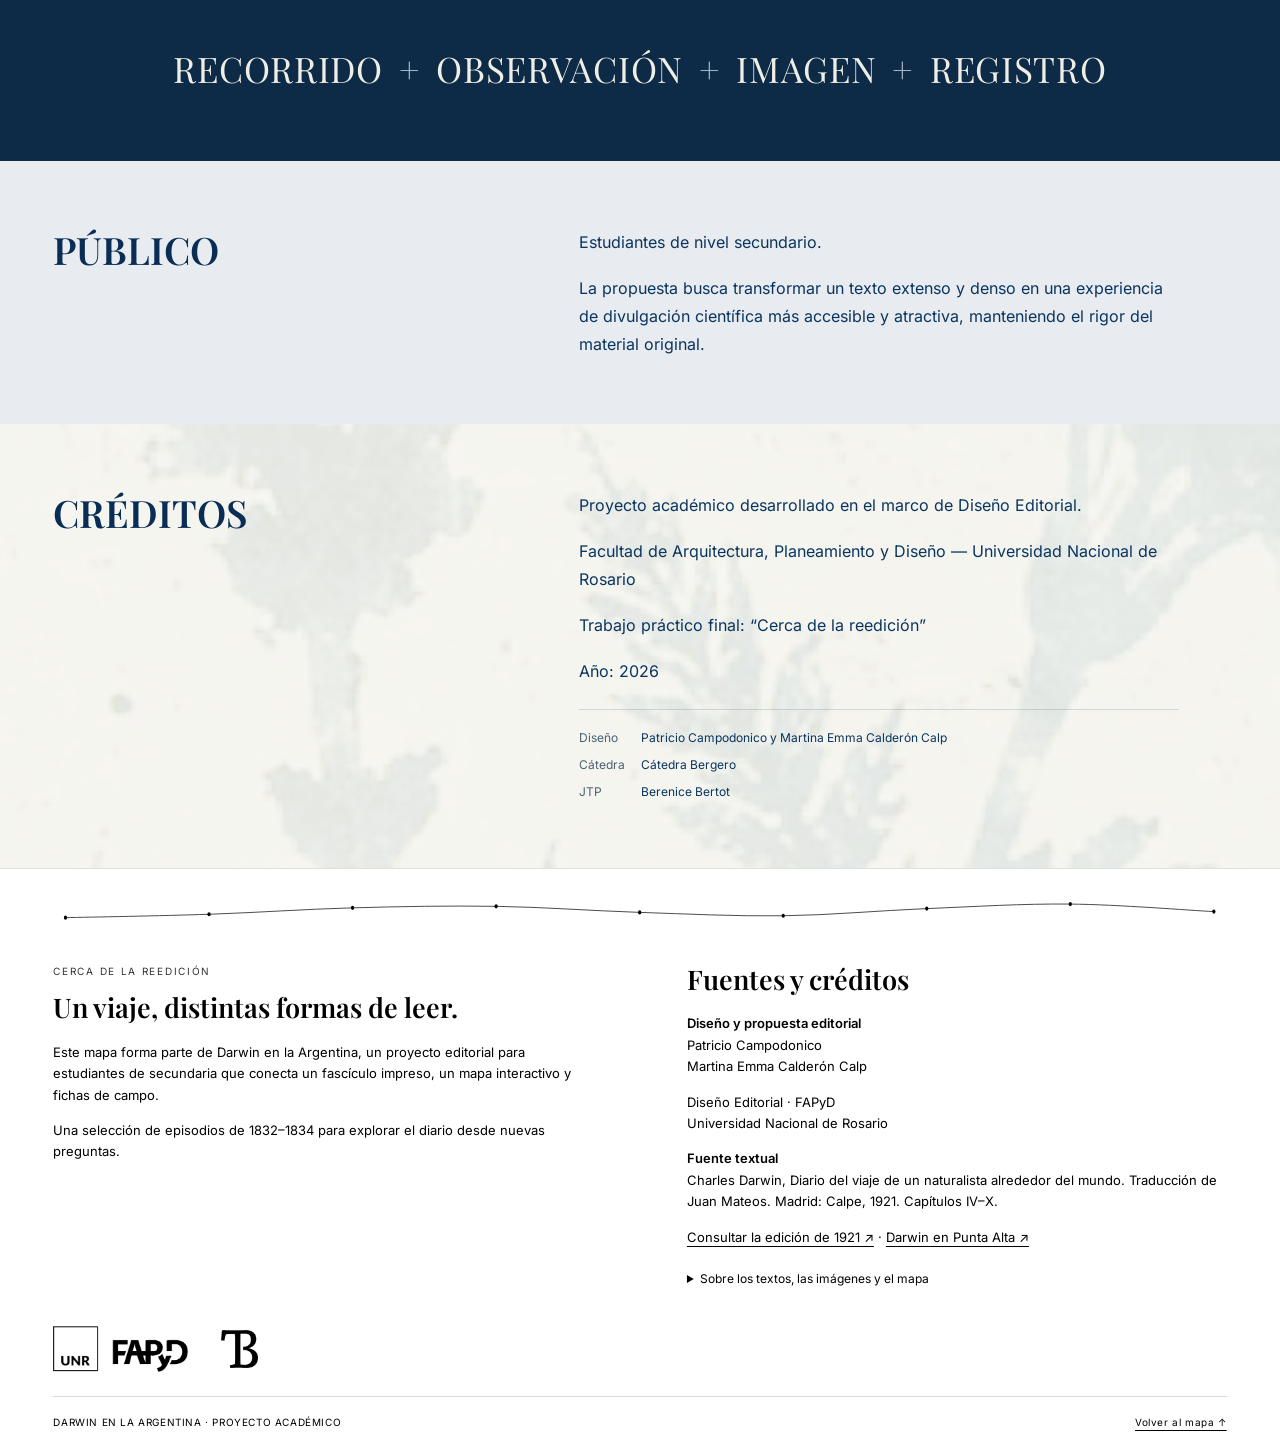
==== commit 74263c5f: "Acerca de: la edición de 1921 es de Calpe Co-Authored-By: Claude Opus 5.5 <noreply@anthropic.com>" ====
--- a/acerca.html
+++ b/acerca.html
@@ -71,7 +71,7 @@
           <figure class="mockup mockup-fichas"><img src="assets/mockup-fichas.webp" alt="Tres fichas de campo impresas: el frente de Megatherium y de Guanaco, con ilustración, texto del diario y datos de registro, y un dorso azul con el mapa de la parada, la fecha y el código QR" width="1774" height="887" loading="lazy"></figure>
         </article>
       </section>
-      <section class="about-row" aria-labelledby="source-heading"><h2 id="source-heading">FUENTE ORIGINAL</h2><div class="about-prose"><p class="source-author">Charles Darwin</p><p class="source-title"><em>Diario del viaje de un naturalista alrededor del mundo</em></p><p class="source-edition">Edición española · Espasa-Calpe · 1921</p><p>La publicación original es un extenso relato de viaje organizado como texto continuo. Para este proyecto se trabaja con el fragmento correspondiente al recorrido de Darwin por la Argentina.</p></div></section>
+      <section class="about-row" aria-labelledby="source-heading"><h2 id="source-heading">FUENTE ORIGINAL</h2><div class="about-prose"><p class="source-author">Charles Darwin</p><p class="source-title"><em>Diario del viaje de un naturalista alrededor del mundo</em></p><p class="source-edition">Edición española · Calpe · 1921</p><p>La publicación original es un extenso relato de viaje organizado como texto continuo. Para este proyecto se trabaja con el fragmento correspondiente al recorrido de Darwin por la Argentina.</p></div></section>
       <section class="about-row" aria-labelledby="criteria-heading"><h2 id="criteria-heading">CRITERIO EDITORIAL</h2><div class="about-prose"><p>La propuesta no busca reproducir fielmente la publicación original ni construir una reedición nostálgica. El contenido se recontextualiza para un nuevo público y se reorganiza mediante una nueva arquitectura de información.</p><p>El recorrido geográfico funciona como eje principal, mientras que las observaciones de Darwin se distribuyen en distintas capas de lectura: relato, territorio, fauna, flora, fósiles y registros de campo.</p></div><p class="editorial-equation">RECORRIDO <span>+</span> OBSERVACIÓN <span>+</span> IMAGEN <span>+</span> REGISTRO</p></section>
       <section class="about-row" aria-labelledby="audience-heading"><h2 id="audience-heading">PÚBLICO</h2><div class="about-prose"><p>Estudiantes de nivel secundario.</p><p>La propuesta busca transformar un texto extenso y denso en una experiencia de divulgación científica más accesible y atractiva, manteniendo el rigor del material original.</p></div></section>
       <section class="about-row about-credits" aria-labelledby="project-credits-heading"><h2 id="project-credits-heading">CRÉDITOS</h2><div class="about-prose"><p>Proyecto académico desarrollado en el marco de Diseño Editorial.</p><p>Facultad de Arquitectura, Planeamiento y Diseño — Universidad Nacional de Rosario</p><p>Trabajo práctico final: “Cerca de la reedición”</p><p>Año: 2026</p><dl><dt>Diseño</dt><dd><span id="design-credit">Patricio Campodonico y Martina Emma Calderón Calp</span></dd><dt>Cátedra</dt><dd><span id="course-credit">Cátedra Bergero</span></dd><dt>JTP</dt><dd><span id="jtp-credit">Berenice Bertot</span></dd></dl></div></section>
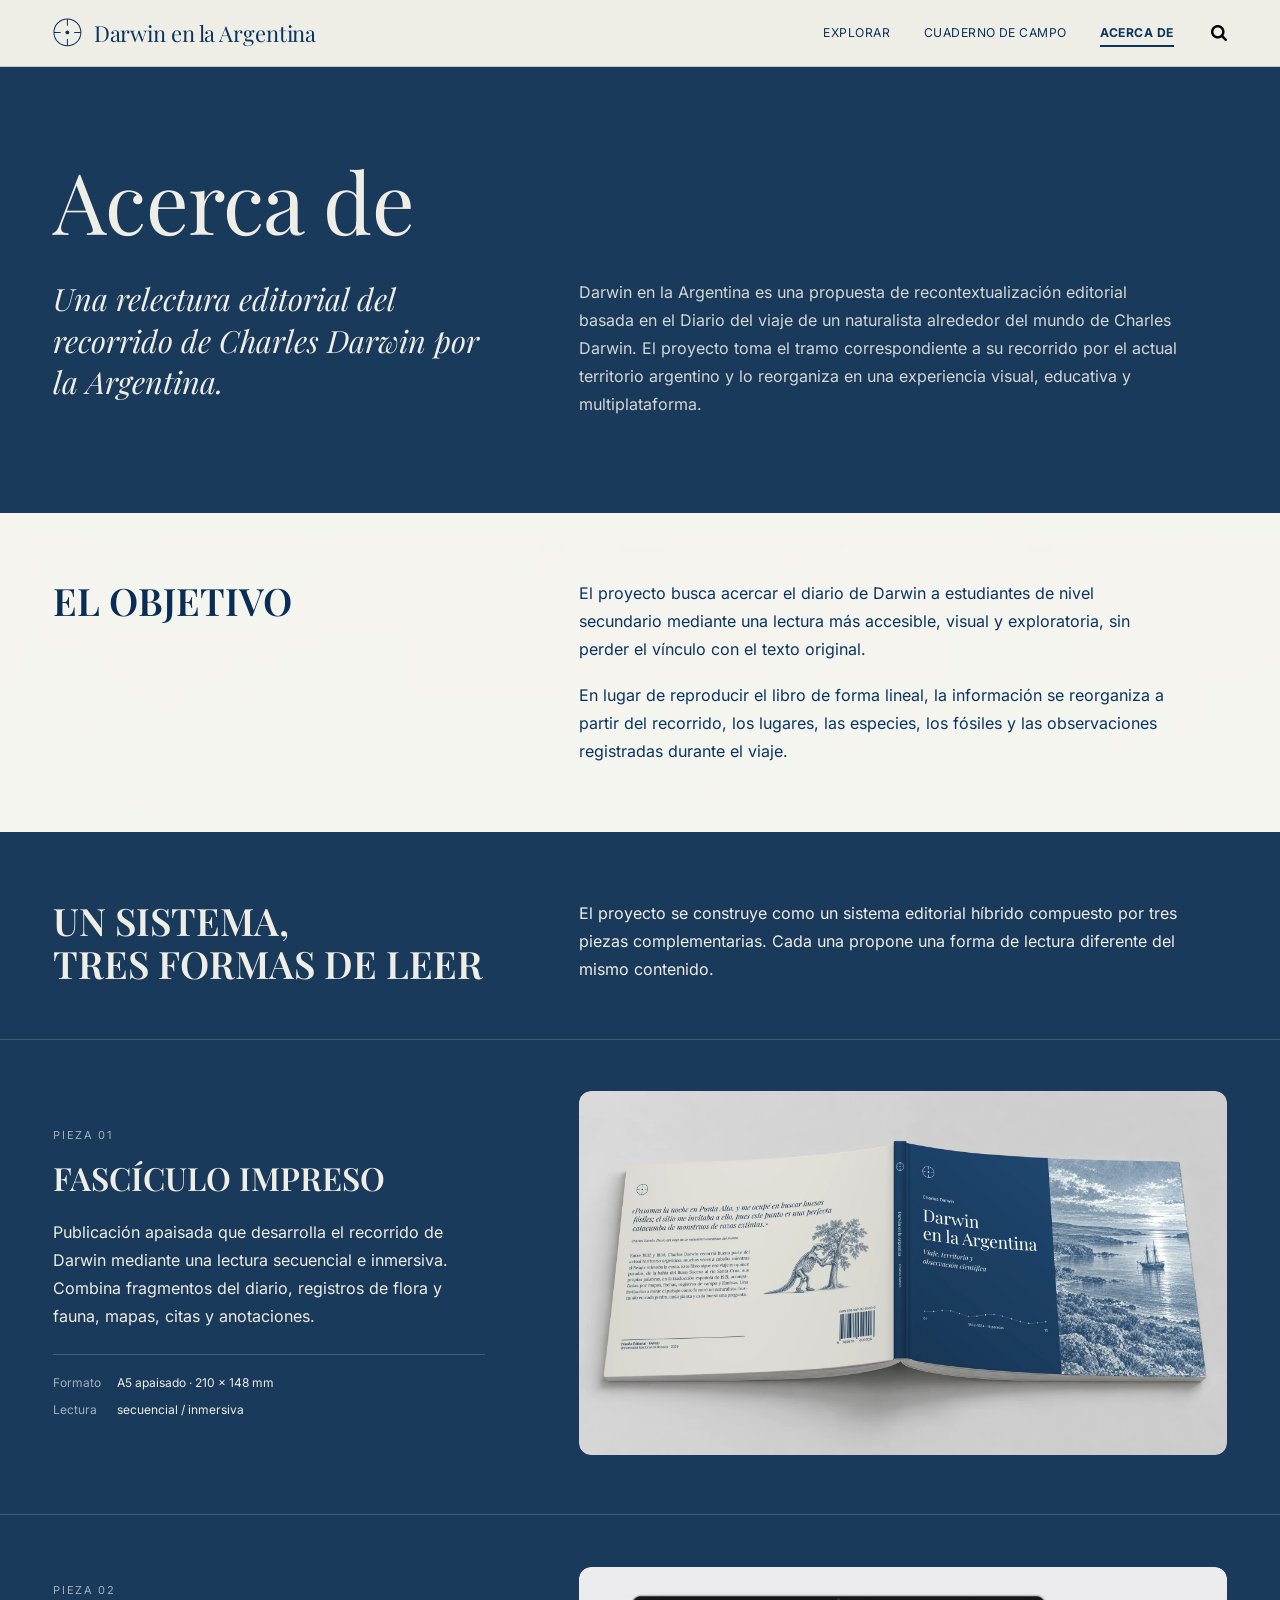
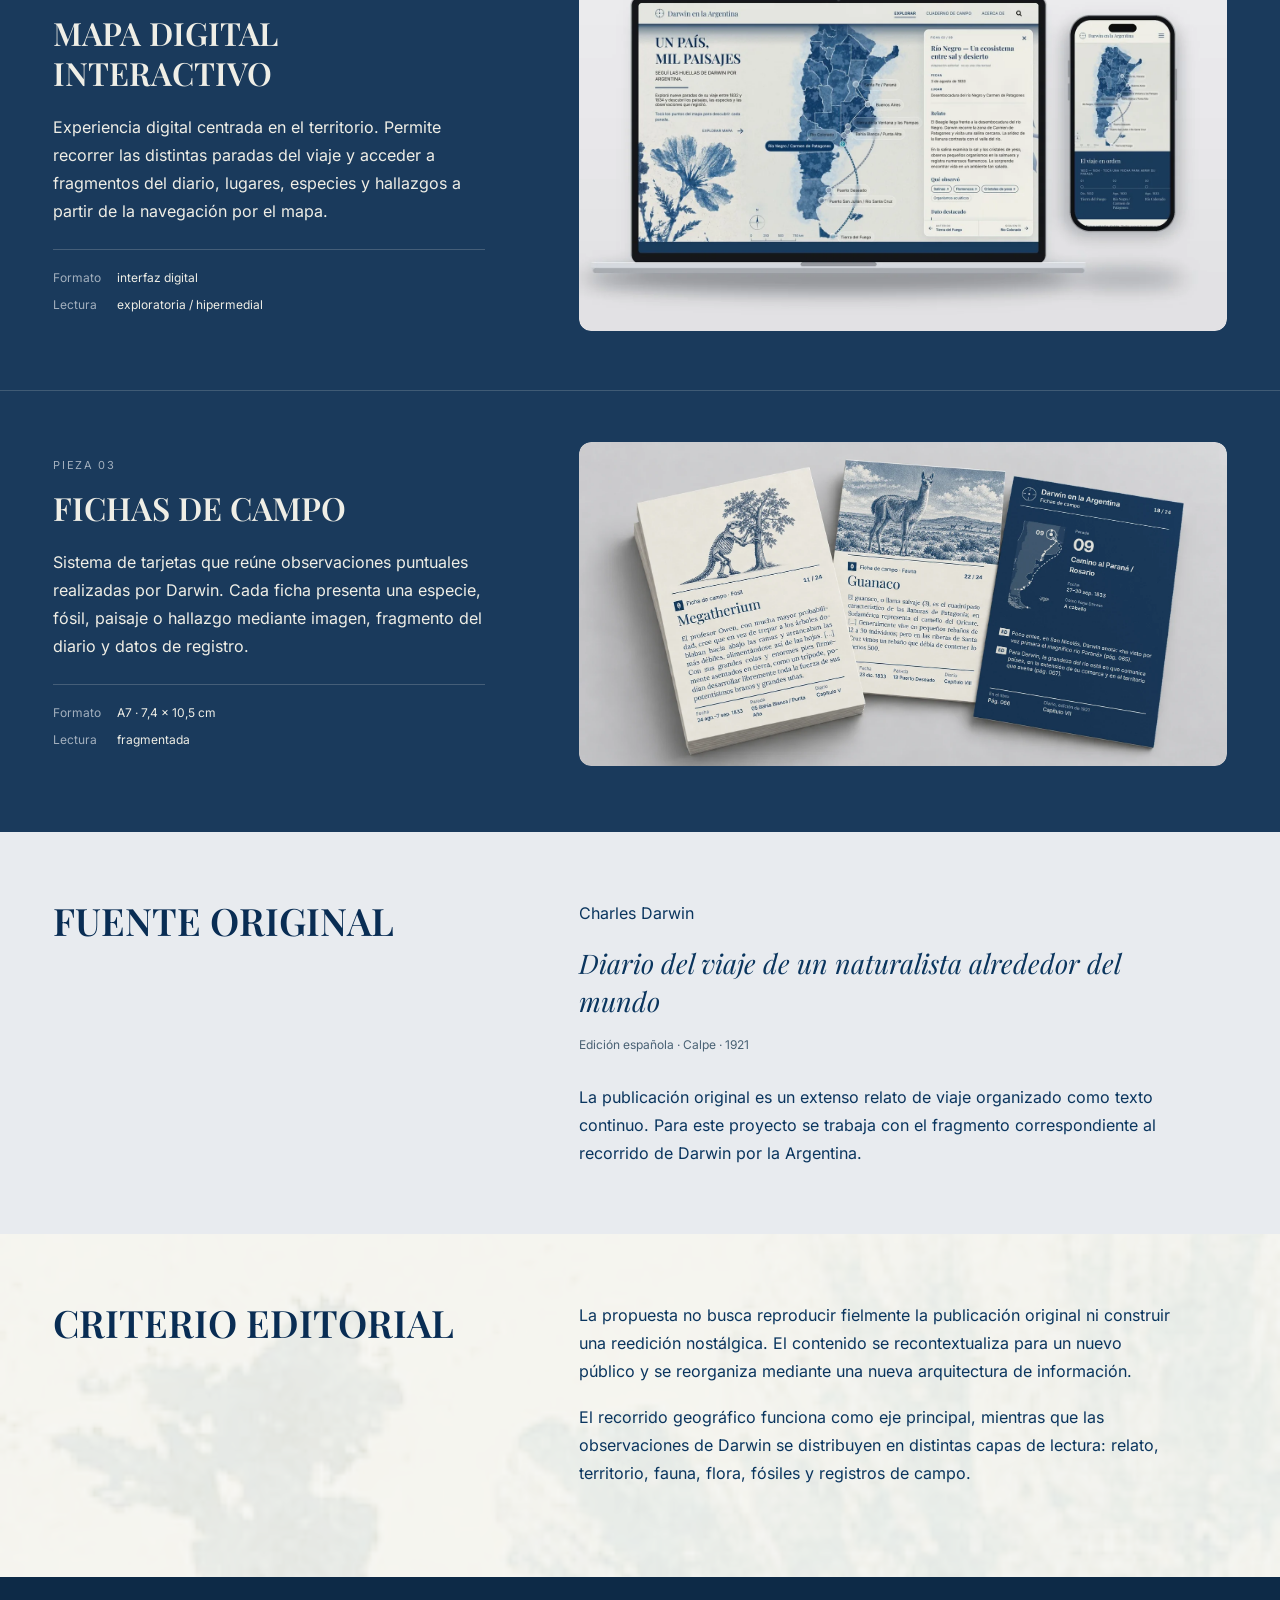
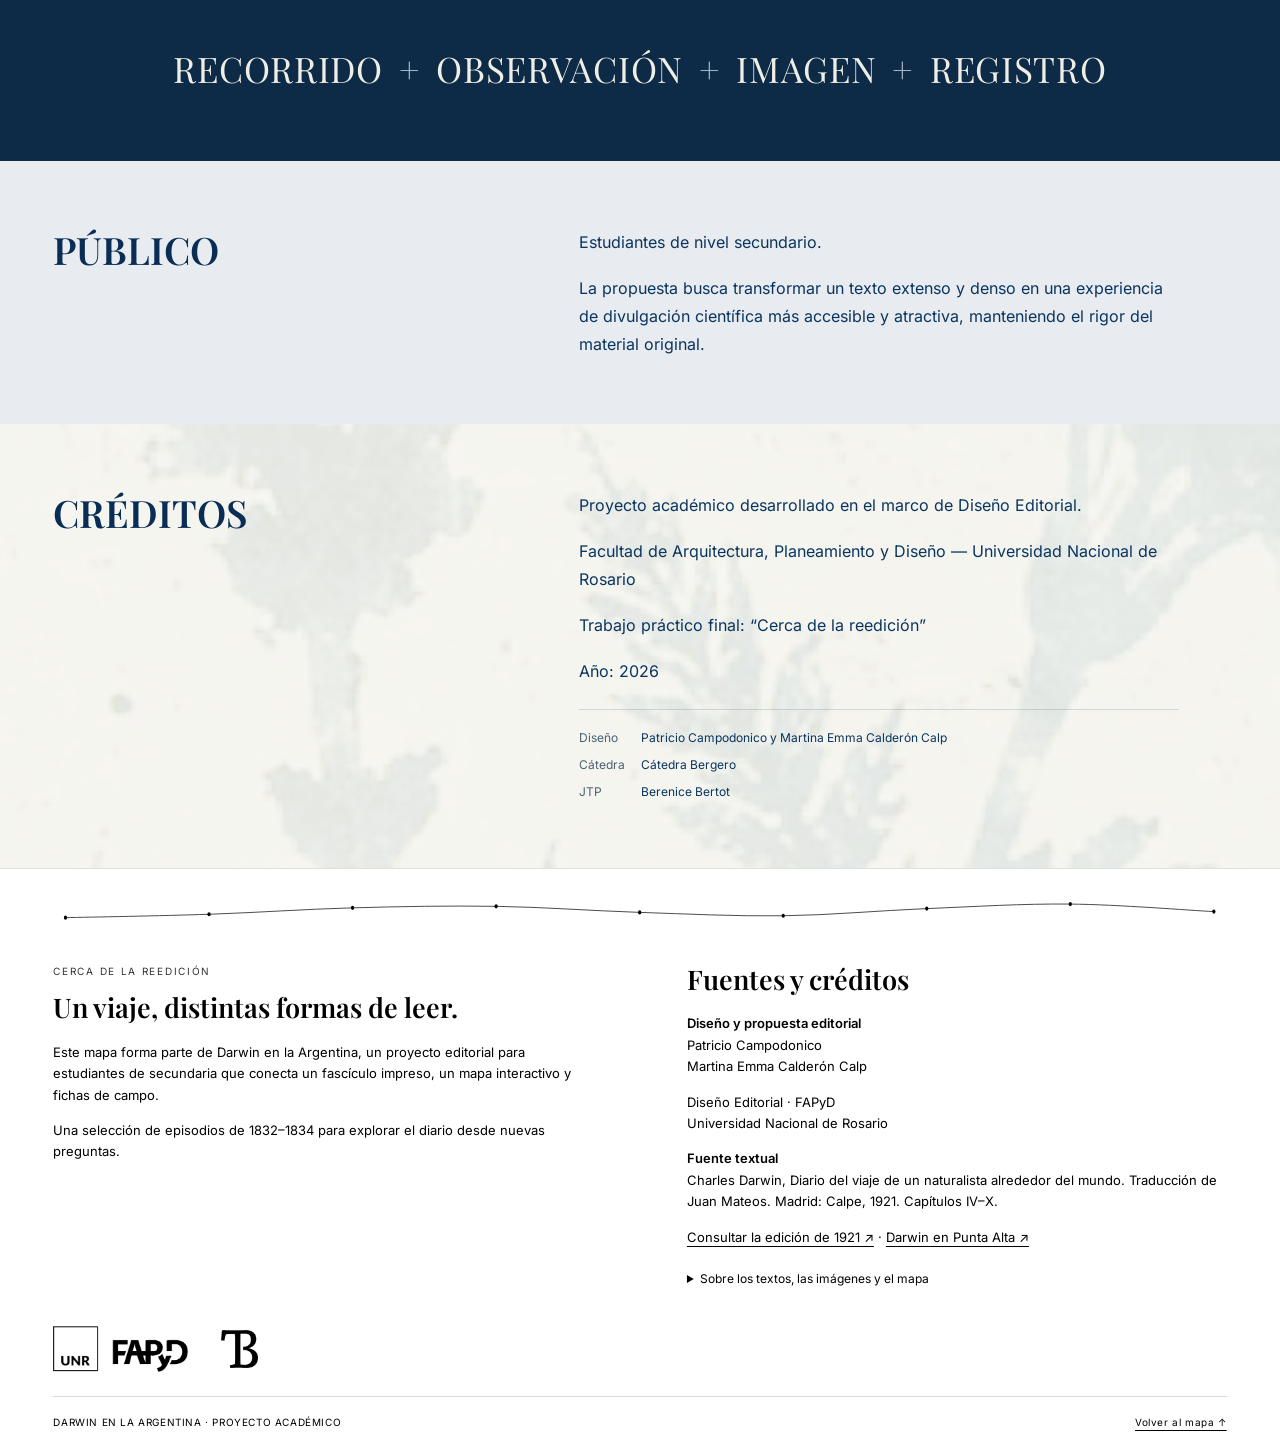
==== commit 1ff7a234: "Acerca de: mockups nuevos del libro (contratapa actual, lomo en proporción) y de las fichas (dorso s" ====
--- a/acerca.html
+++ b/acerca.html
@@ -20,15 +20,15 @@
   <meta property="og:image:height" content="630">
   <meta property="og:image:alt" content="Darwin en la Argentina: viaje, territorio y observación científica.">
   <meta name="twitter:card" content="summary_large_image">
-  <link rel="stylesheet" href="assets/fonts.css?v=202611111200">
-  <link rel="stylesheet" href="styles.css?v=202611111200">
-  <link rel="stylesheet" href="acerca.css?v=202611111200">
-  <link rel="stylesheet" href="mejoras.css?v=202611111200">
-  <link rel="stylesheet" href="secciones.css?v=202611111200">
-  <link rel="stylesheet" href="herramientas.css?v=202611111200">
-  <script src="stops.js?v=202611111200" defer></script>
-  <script src="registros.js?v=202611111200" defer></script>
-  <script src="site.js?v=202611111200" defer></script>
+  <link rel="stylesheet" href="assets/fonts.css?v=202611111700">
+  <link rel="stylesheet" href="styles.css?v=202611111700">
+  <link rel="stylesheet" href="acerca.css?v=202611111700">
+  <link rel="stylesheet" href="mejoras.css?v=202611111700">
+  <link rel="stylesheet" href="secciones.css?v=202611111700">
+  <link rel="stylesheet" href="herramientas.css?v=202611111700">
+  <script src="stops.js?v=202611111700" defer></script>
+  <script src="registros.js?v=202611111700" defer></script>
+  <script src="site.js?v=202611111700" defer></script>
 </head>
 <body class="about-page">
   <a class="skip" href="#acerca">Saltar al contenido</a>
@@ -60,7 +60,7 @@
         <div class="about-row system-opening"><h2 id="system-heading">UN SISTEMA,<br>TRES FORMAS DE LEER</h2><p>El proyecto se construye como un sistema editorial híbrido compuesto por tres piezas complementarias. Cada una propone una forma de lectura diferente del mismo contenido.</p></div>
         <article class="editorial-piece" aria-labelledby="piece-one">
           <div class="piece-copy"><p class="piece-number">PIEZA 01</p><h3 id="piece-one">FASCÍCULO IMPRESO</h3><p>Publicación apaisada que desarrolla el recorrido de Darwin mediante una lectura secuencial e inmersiva. Combina fragmentos del diario, registros de flora y fauna, mapas, citas y anotaciones.</p><dl><dt>Formato</dt><dd>A5 apaisado · 210 × 148 mm</dd><dt>Lectura</dt><dd>secuencial / inmersiva</dd></dl></div>
-          <figure class="mockup mockup-fasciculo"><img src="assets/mockup-fasciculo.webp" alt="El fascículo impreso abierto: contratapa en papel con el Megatherium y el código QR, lomo azul y tapa con el título Darwin en la Argentina junto al Beagle en Puerto San Julián" width="1536" height="1024" loading="lazy"></figure>
+          <figure class="mockup mockup-fasciculo"><img src="assets/mockup-libro-2026.webp" alt="El fascículo impreso abierto: contratapa en papel con la cita de Darwin sobre Punta Alta, el Megatherium y el código de barras, lomo azul y tapa con el título Darwin en la Argentina junto al Beagle en Puerto San Julián" width="2160" height="1440" loading="lazy"></figure>
         </article>
         <article class="editorial-piece" aria-labelledby="piece-two">
           <div class="piece-copy"><p class="piece-number">PIEZA 02</p><h3 id="piece-two">MAPA DIGITAL INTERACTIVO</h3><p>Experiencia digital centrada en el territorio. Permite recorrer las distintas paradas del viaje y acceder a fragmentos del diario, lugares, especies y hallazgos a partir de la navegación por el mapa.</p><dl><dt>Formato</dt><dd>interfaz digital</dd><dt>Lectura</dt><dd>exploratoria / hipermedial</dd></dl></div>
@@ -68,7 +68,7 @@
         </article>
         <article class="editorial-piece" aria-labelledby="piece-three">
           <div class="piece-copy"><p class="piece-number">PIEZA 03</p><h3 id="piece-three">FICHAS DE CAMPO</h3><p>Sistema de tarjetas que reúne observaciones puntuales realizadas por Darwin. Cada ficha presenta una especie, fósil, paisaje o hallazgo mediante imagen, fragmento del diario y datos de registro.</p><dl><dt>Formato</dt><dd>A7 · 7,4 × 10,5 cm</dd><dt>Lectura</dt><dd>fragmentada</dd></dl></div>
-          <figure class="mockup mockup-fichas"><img src="assets/mockup-fichas.webp" alt="Tres fichas de campo impresas: el frente de Megatherium y de Guanaco, con ilustración, texto del diario y datos de registro, y un dorso azul con el mapa de la parada, la fecha y el código QR" width="1774" height="887" loading="lazy"></figure>
+          <figure class="mockup mockup-fichas"><img src="assets/mockup-fichas-2026.webp" alt="Tres fichas de campo impresas: el frente de Megatherium y de Guanaco, con ilustración, texto del diario y datos de registro, y el dorso azul de la ficha 18, con el mapa de la parada Camino al Paraná / Rosario, la fecha, notas editoriales y la página del libro" width="1774" height="887" loading="lazy"></figure>
         </article>
       </section>
       <section class="about-row" aria-labelledby="source-heading"><h2 id="source-heading">FUENTE ORIGINAL</h2><div class="about-prose"><p class="source-author">Charles Darwin</p><p class="source-title"><em>Diario del viaje de un naturalista alrededor del mundo</em></p><p class="source-edition">Edición española · Calpe · 1921</p><p>La publicación original es un extenso relato de viaje organizado como texto continuo. Para este proyecto se trabaja con el fragmento correspondiente al recorrido de Darwin por la Argentina.</p></div></section>
--- a/herramientas.css
+++ b/herramientas.css
@@ -51,3 +51,24 @@
   .search-box input{font-size:16px}
 }
 @media(prefers-reduced-motion:reduce){.search-dialog[open]{animation:none}.toast{transition:none}}
+
+/* Pantallas de más de 1920 px: el contenido queda en 1920 px y cada franja
+   extiende su color hasta los bordes, para que los costados no queden vacíos. */
+@media(min-width:1921px){
+  .site>*:not(#explorar),.site main>section:not(.intro),.about-row,.notebook-controls{box-shadow:0 0 0 100vmax var(--side,transparent);clip-path:inset(0 -100vmax)}
+  .site .header{--side:#efeee6f2}
+  /* La línea inferior del encabezado y de los filtros también llega a los bordes. */
+  .site .header,.notebook-controls{box-shadow:0 0 0 100vmax var(--side),0 1px 0 100vmax var(--line,#0a355e40);clip-path:inset(0 -100vmax -1px)}
+  .cover,.timeline,.notebook-hero,.about-opening,.about-system{--side:var(--deep)}
+  /* El mapa sube bajo la portada (margin-top negativo): su relleno empieza donde termina la portada, con el mismo degradé. */
+  body{overflow-x:clip}
+  #explorar:after{content:'';position:absolute;z-index:-1;top:7.2cqw;bottom:0;left:-100vmax;right:-100vmax;background:linear-gradient(#1a3a5c,#1a3a5c80 23px,#1a3a5c2e 57px,#1a3a5c00 104px),#dfded6}
+  .map-legend{--side:#efeee6}
+  .footer{--side:#fff}
+  .notebook-main{--side:#dbe2e8}
+  .notebook-controls{--side:#dbe2e8f2;--line:#0a355e33}
+  .about-main{--side:#f5f4ef}
+  .about-row[aria-labelledby=source-heading],.about-row[aria-labelledby=audience-heading]{--side:var(--blue-10)}
+  /* Las ilustraciones de portada se funden en el azul en su borde derecho. */
+  .cover-image,.notebook-hero-image{-webkit-mask-image:linear-gradient(to left,#0000,#000 12%);mask-image:linear-gradient(to left,#0000,#000 12%)}
+}
